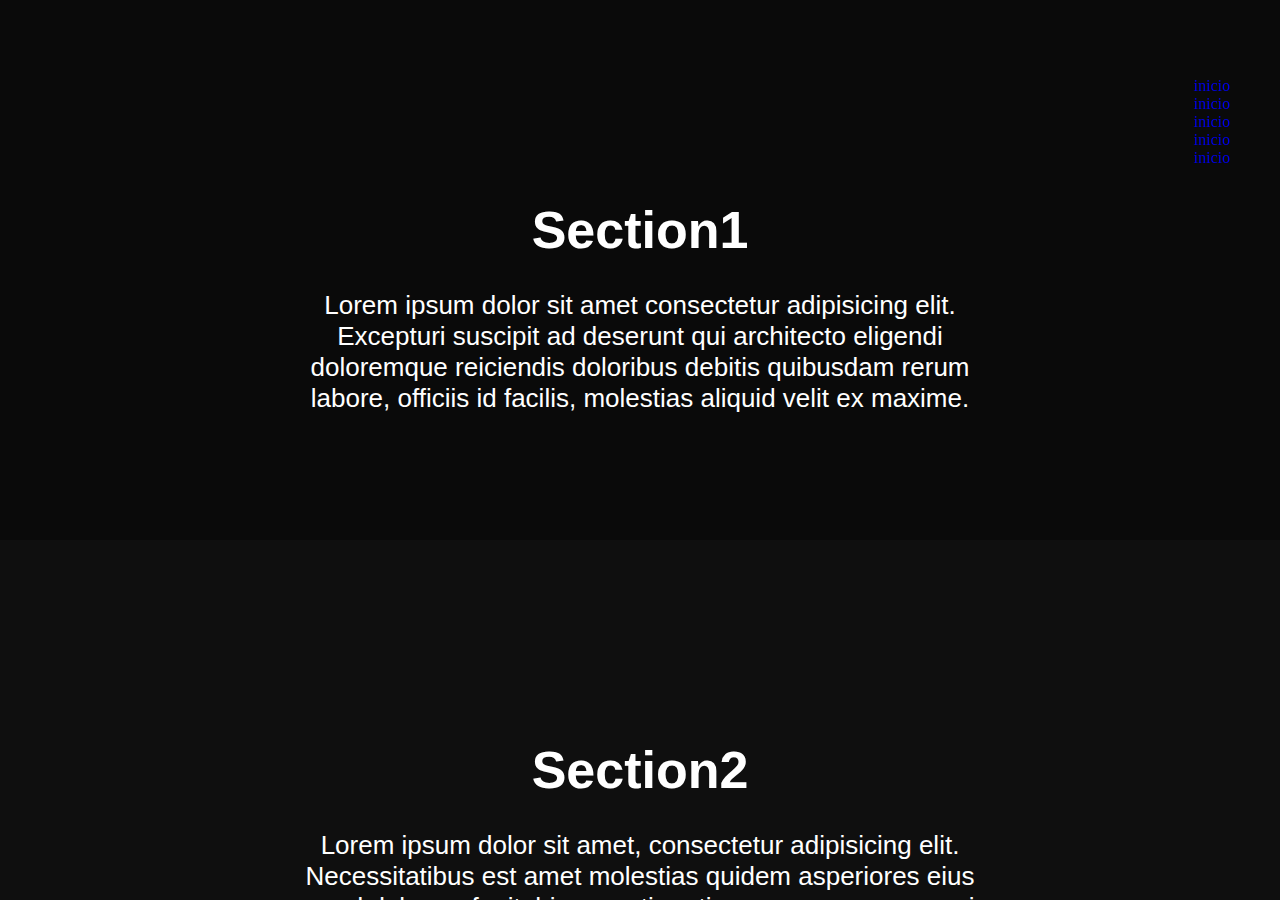
==== index.html @ e2226396 "actualice el logo" ====
<!DOCTYPE html>
<html lang="en">

<head>
    <meta charset="UTF-8" />
    <meta http-equiv="X-UA-Compatible" content="IE=edge" />
    <meta name="viewport" content="width=device-width, initial-scale=1.0" />
    <title>Document</title>
    <link rel="stylesheet" href="./css/styles.css" />
</head>

<body>
    <div class="container">
        <div class="row">
            <div class="column-8">
                <div class="section">
                    <h3>Section1</h3>
                    <p>
                        Lorem ipsum dolor sit amet consectetur adipisicing elit. Excepturi suscipit ad deserunt qui
                        architecto eligendi doloremque reiciendis doloribus debitis quibusdam rerum labore, officiis id
                        facilis, molestias aliquid velit ex maxime.
                    </p>
                </div>
                <div class="section">
                    <h3>Section2</h3>
                    <p>
                        Lorem ipsum dolor sit amet, consectetur adipisicing elit. Necessitatibus est amet molestias
                        quidem asperiores eius quod dolorum fugit, hic ea optio ratione, nam saepe, quasi nisi totam
                        adipisci alias magni?
                    </p>
                </div>
                <div class="section">
                    <h3>Section3</h3>
                    <p>
                        Lorem ipsum dolor sit amet consectetur adipisicing elit. Ipsam est velit veritatis dignissimos
                        voluptatem necessitatibus perspiciatis voluptates accusantium, nihil dicta ullam. Aliquid, magni
                        ratione tempore fuga laudantium voluptas quisquam quia.
                    </p>
                </div>
                <div class="section">
                    <h3>Section</h3>
                    <p>
                        Lorem ipsum dolor sit amet consectetur adipisicing elit. Alias eligendi, modi non omnis unde
                        consequuntur voluptatem saepe nam, quisquam deserunt corporis, ut ratione nisi similique rerum
                        animi cupiditate repellendus accusamus.
                    </p>
                </div>
                <div class="section">
                    <h3>Section</h3>
                    <p>
                        Lorem ipsum dolor, sit amet consectetur adipisicing elit. Maiores quisquam ad est laudantium
                        reprehenderit aliquam, vel nulla error alias animi nihil dicta, nesciunt maxime esse consectetur
                        temporibus commodi fuga. Eaque?
                    </p>
                </div>
            </div>
        </div>
    </div>
    <!-- navegacion -->
    <div class="row">
        <div class="column-4">
            <nav class="nav navegacion">
                <div id="hamburger">
                    <div class="button">
                        <span></span>
                        <span></span>
                        <span></span>
                        <ul id="menu">
                            <a href="#">
                                <li>inicio</li>
                            </a>
                            <a href="#">
                                <li>inicio</li>
                            </a>
                            <a href="#">
                                <li>inicio</li>
                            </a>
                            <a href="#">
                                <li>inicio</li>
                            </a>
                            <a href="#">
                                <li>inicio</li>
                            </a>

                        </ul>

                    </div>

                </div>

            </nav>



        </div>
    </div>
    </div>
</body>

</html>
---- css/styles.css ----
* {
  margin: 0;
  padding: 0;
  box-sizing: border-box;
  list-style: none;
  text-decoration: none;
}

.container {
  height: 100vh;
  overflow: auto;
  /* scroll-snap-type: y mandatory; */
}

.section {
  text-align: center;
  padding: 200px 300px 0 300px;
  /* scroll-snap-align: start; */
  min-height: 60vh;
}

.section:nth-child(1) {
  background: #0a0a0a;
}

.section:nth-child(2) {
  background: #0f0f0f;
}

.section:nth-child(3) {
  background: #050505;
}

.section:nth-child(4) {
  background: #ff6b6b;
}

.section:nth-child(5) {
  background: #c44d58;
}

.section h3 {
  font-family: sans-serif;
  font-size: 52px;
  color: white;
  margin-bottom: 30px;
}

.section p {
  font-family: "Arimo", sans-serif;
  color: white;
  font-size: 26px;
}
/* menu lateral derecho*/
#hamburger {
  display: block;
  position: fixed;
  top: 50px;
  right: 50px;
  z-index: 1;
  -webkit-user-select: none;
  user-select: none;
}
#hamburger input {
  display: block;
  width: 40px;
  height: 32px;
  position: absolute;
  top: -7px;
  left: 5px;
  cursor: pointer;
  opacity: 0;
  z-index: 2;
  -webkit-touch-callout: none;
}
#hamburger span {
  display: block;
  width: 33px;
  height: 4px;
  margin-bottom: 5px;
  position: relative;
}
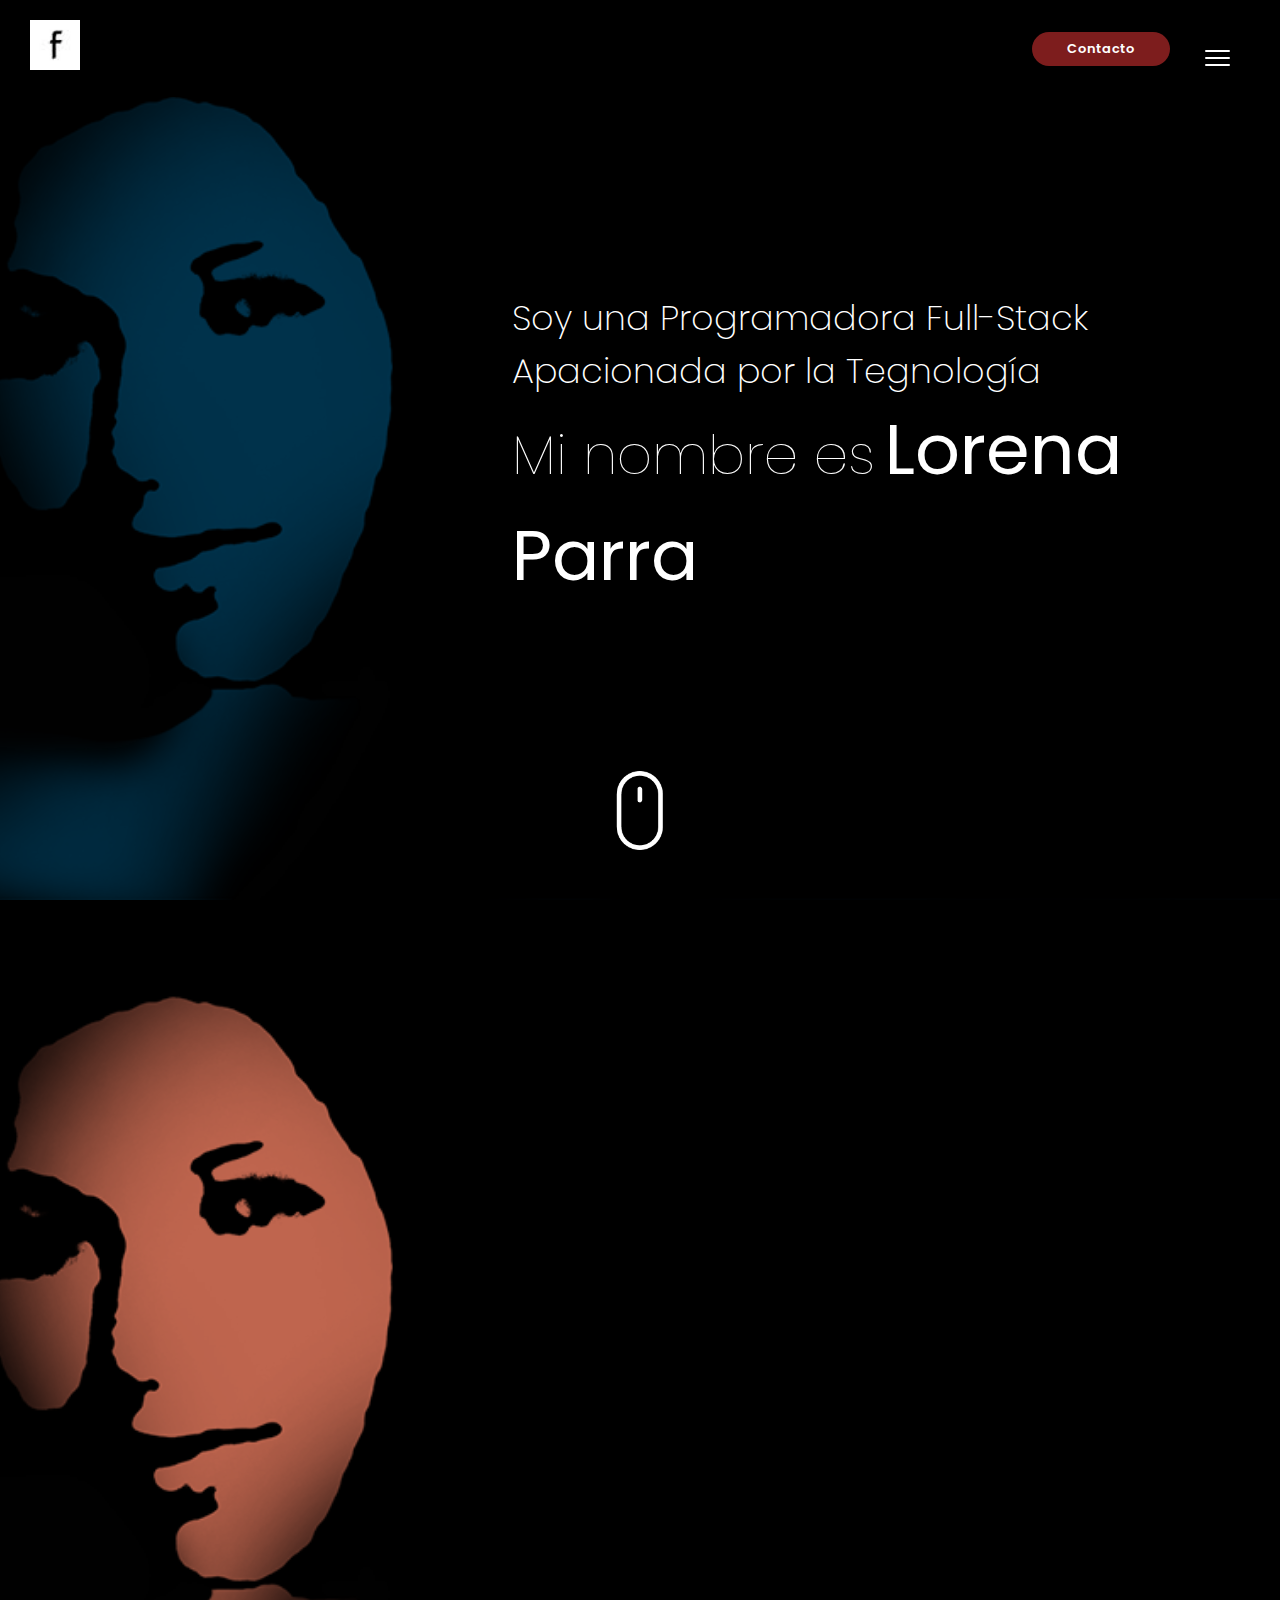
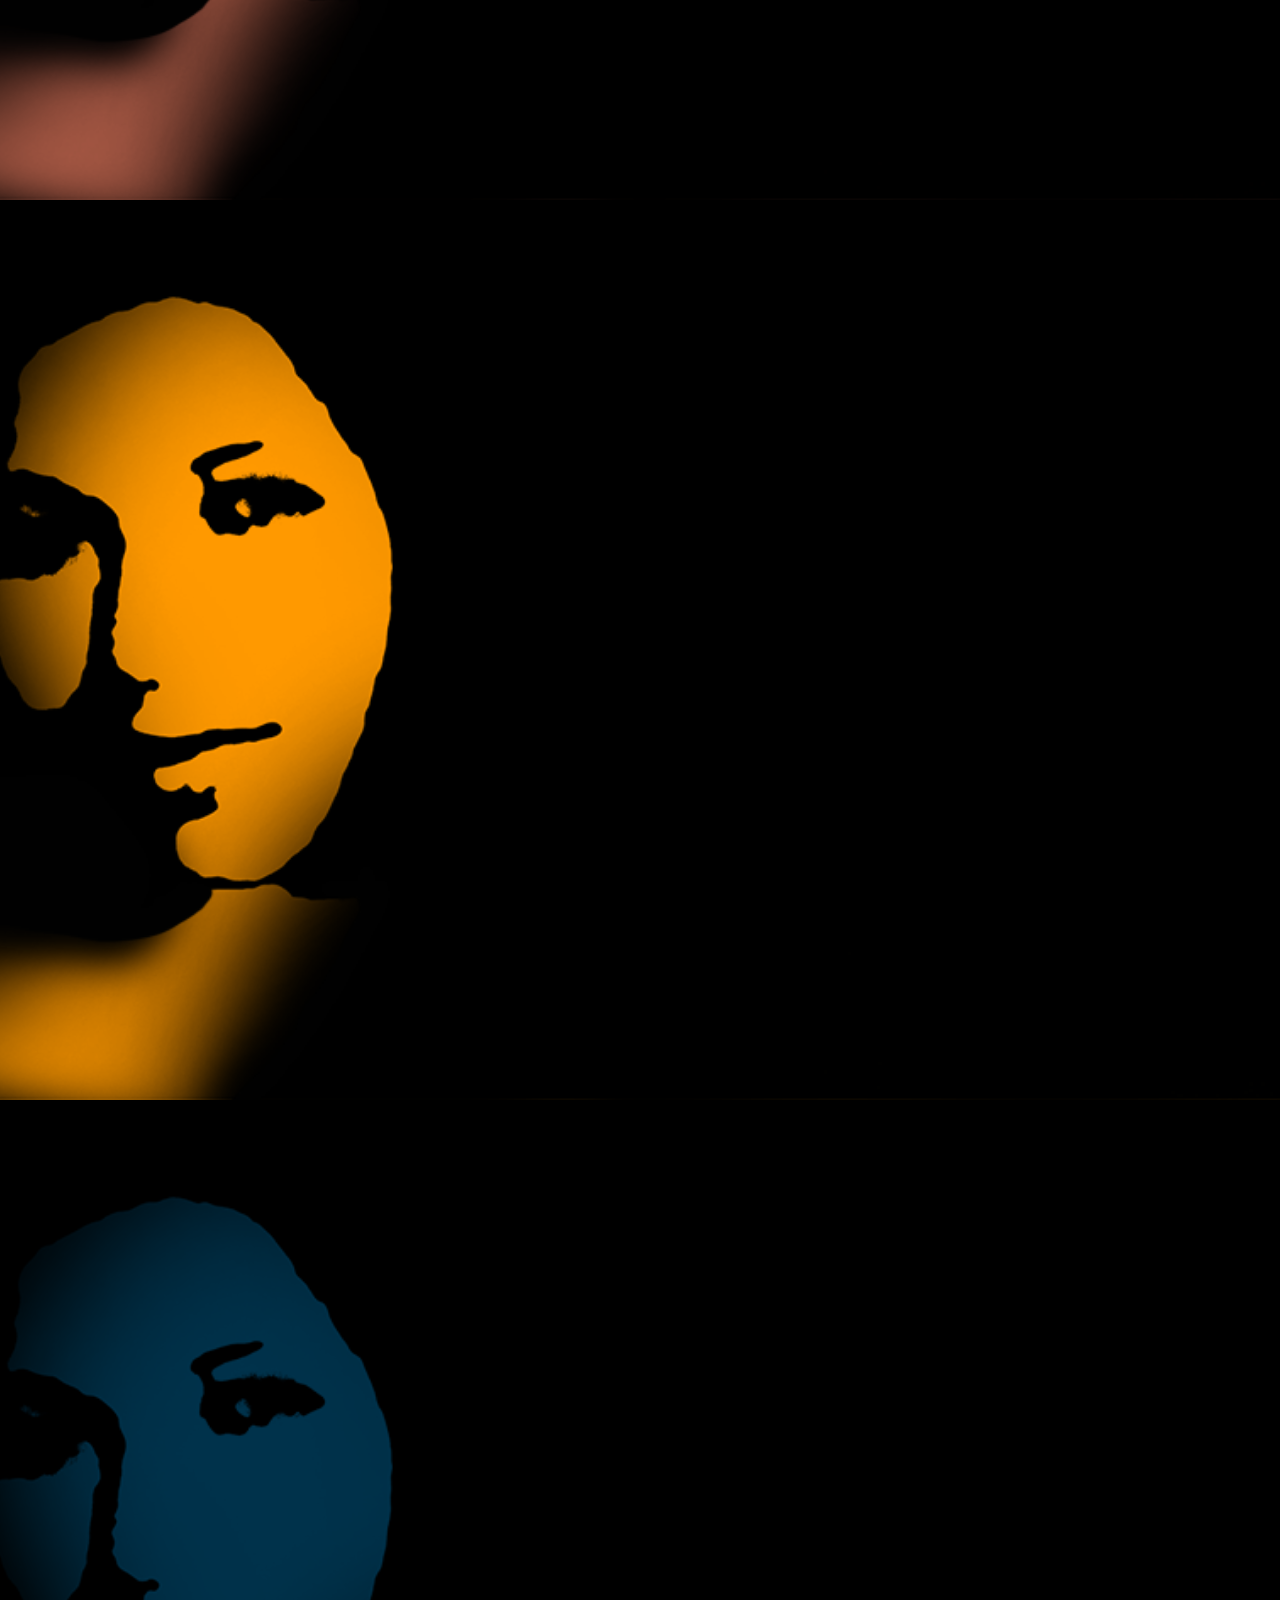
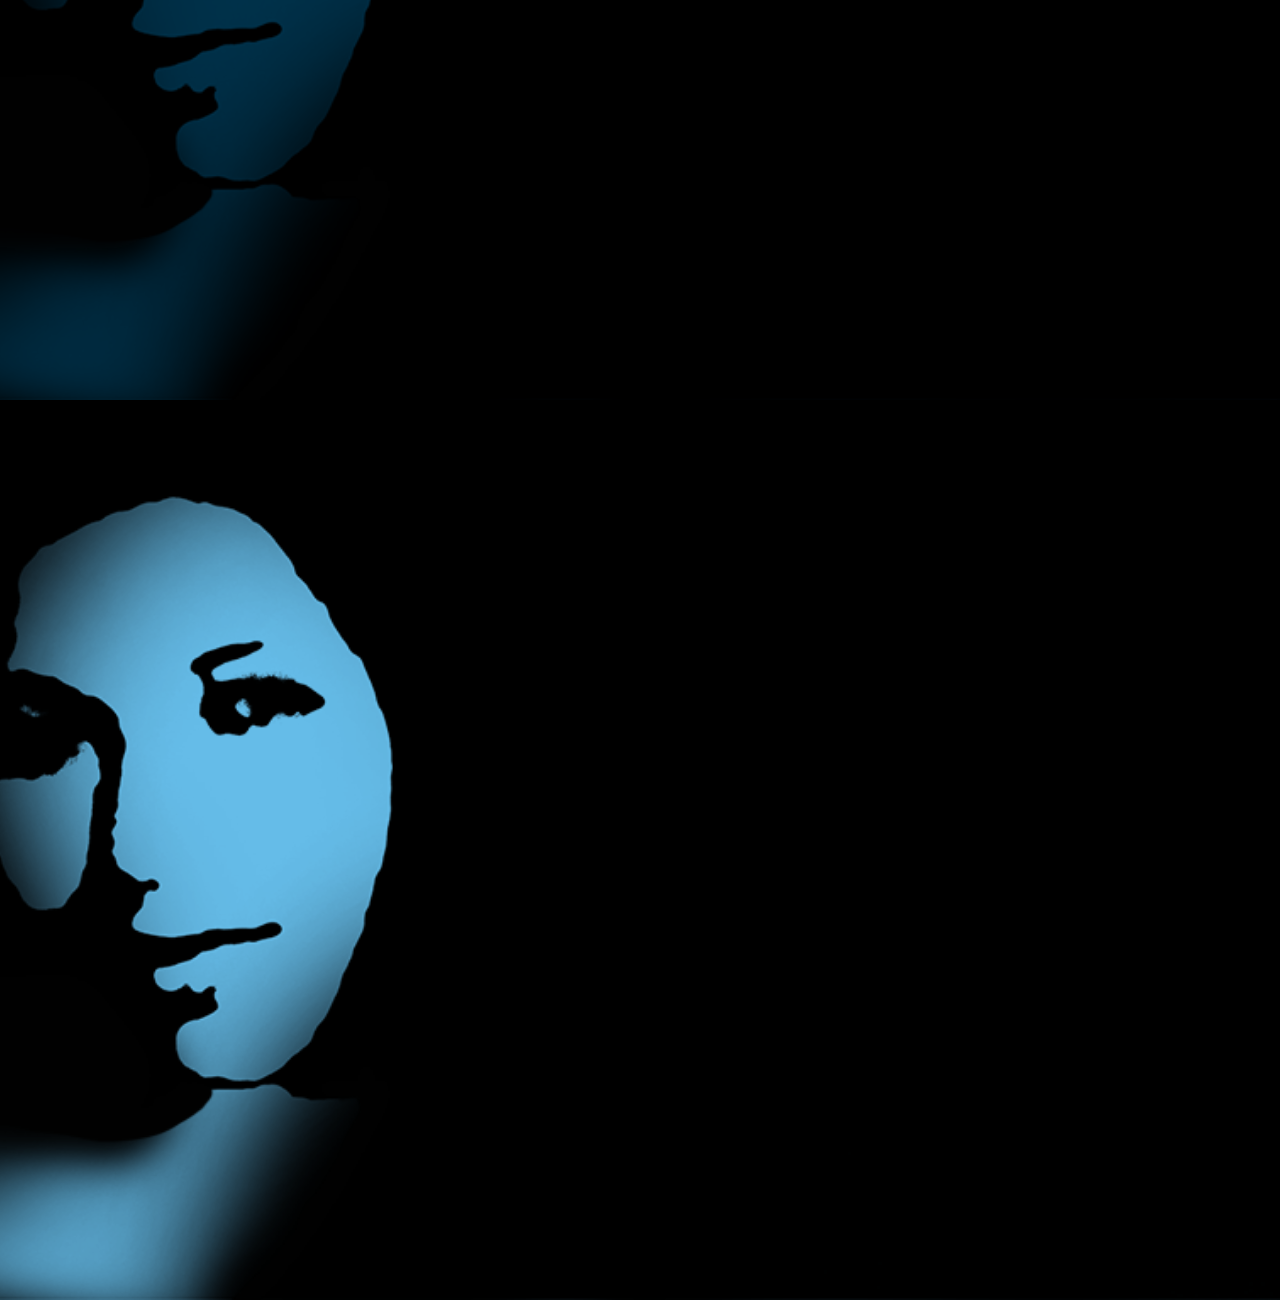
==== commit 76750b55: "subiendo la web por fin" ====
--- a/index.html
+++ b/index.html
@@ -2,99 +2,164 @@
 <html lang="en">
 
 <head>
-    <meta charset="UTF-8" />
-    <meta http-equiv="X-UA-Compatible" content="IE=edge" />
-    <meta name="viewport" content="width=device-width, initial-scale=1.0" />
+    <meta charset="UTF-8">
+    <meta http-equiv="X-UA-Compatible" content="IE=edge">
+    <meta name="viewport" content="width=device-width, initial-scale=1.0">
     <title>Document</title>
-    <link rel="stylesheet" href="./css/styles.css" />
+    <link rel="stylesheet" href="./css/styles2.css">
+    <link rel="preconnect" href="https://fonts.gstatic.com">
+    <link
+        href="https://fonts.googleapis.com/css2?family=Open+Sans&family=Poppins:ital,wght@0,100;0,200;0,300;0,800;1,100;1,200;1,700&display=swap"
+        rel="stylesheet">
+    <link rel="stylesheet" href="./css/all.min.css">
+    <link rel="stylesheet" href="https://cdnjs.cloudflare.com/ajax/libs/font-awesome/5.15.3/css/all.min.css"
+        integrity="sha512-iBBXm8fW90+nuLcSKlbmrPcLa0OT92xO1BIsZ+ywDWZCvqsWgccV3gFoRBv0z+8dLJgyAHIhR35VZc2oM/gI1w=="
+        crossorigin="anonymous" referrerpolicy="no-referrer" />
+
 </head>
 
 <body>
-    <div class="container">
-        <div class="row">
-            <div class="column-8">
-                <div class="section">
-                    <h3>Section1</h3>
-                    <p>
-                        Lorem ipsum dolor sit amet consectetur adipisicing elit. Excepturi suscipit ad deserunt qui
-                        architecto eligendi doloremque reiciendis doloribus debitis quibusdam rerum labore, officiis id
-                        facilis, molestias aliquid velit ex maxime.
-                    </p>
-                </div>
-                <div class="section">
-                    <h3>Section2</h3>
-                    <p>
-                        Lorem ipsum dolor sit amet, consectetur adipisicing elit. Necessitatibus est amet molestias
-                        quidem asperiores eius quod dolorum fugit, hic ea optio ratione, nam saepe, quasi nisi totam
-                        adipisci alias magni?
-                    </p>
-                </div>
-                <div class="section">
-                    <h3>Section3</h3>
-                    <p>
-                        Lorem ipsum dolor sit amet consectetur adipisicing elit. Ipsam est velit veritatis dignissimos
-                        voluptatem necessitatibus perspiciatis voluptates accusantium, nihil dicta ullam. Aliquid, magni
-                        ratione tempore fuga laudantium voluptas quisquam quia.
-                    </p>
-                </div>
-                <div class="section">
-                    <h3>Section</h3>
-                    <p>
-                        Lorem ipsum dolor sit amet consectetur adipisicing elit. Alias eligendi, modi non omnis unde
-                        consequuntur voluptatem saepe nam, quisquam deserunt corporis, ut ratione nisi similique rerum
-                        animi cupiditate repellendus accusamus.
-                    </p>
-                </div>
-                <div class="section">
-                    <h3>Section</h3>
-                    <p>
-                        Lorem ipsum dolor, sit amet consectetur adipisicing elit. Maiores quisquam ad est laudantium
-                        reprehenderit aliquam, vel nulla error alias animi nihil dicta, nesciunt maxime esse consectetur
-                        temporibus commodi fuga. Eaque?
-                    </p>
-                </div>
-            </div>
-        </div>
-    </div>
-    <!-- navegacion -->
-    <div class="row">
-        <div class="column-4">
-            <nav class="nav navegacion">
-                <div id="hamburger">
-                    <div class="button">
+
+    <header>
+        <nav class="nav">
+            <a href="">
+                <img class="nav-logo" src="/img/logo.webp" alt="">
+            </a>
+            <div class="d-flex">
+                <a href="" class="nav-buttom">Contacto</a>
+                <div class="content-hamburger">
+
+                    <div id="menu-hamburger">
+                        <input type="checkbox" />
                         <span></span>
                         <span></span>
                         <span></span>
-                        <ul id="menu">
-                            <a href="#">
-                                <li>inicio</li>
-                            </a>
-                            <a href="#">
-                                <li>inicio</li>
-                            </a>
-                            <a href="#">
-                                <li>inicio</li>
-                            </a>
-                            <a href="#">
-                                <li>inicio</li>
-                            </a>
-                            <a href="#">
-                                <li>inicio</li>
-                            </a>
+                    </div>
+                </div>
+            </div>
 
-                        </ul>
+            <div class="nav-colapse-menu">
+                <ul>
+                    <li class="nav-item"><a href="" class="nav-link">Home</a></li>
+                    <li class="nav-item"><a href="" class="nav-link">Sobre Mi</a></li>
+                    <li class="nav-item"><a href="" class="nav-link">Portafolio</a></li>
+                    <li class="nav-item"><a href="" class="nav-link">Habilidades</a></li>
+                    <li class="nav-item"><a href="" class="nav-link">Cotizacion</a></li>
+                    <li class="nav-item"><a href="" class="nav-link">Sigueme RSS</a></li>
+                </ul>
+            </div>
+        </nav>
 
+        <div class="hero">
+            <div class="hero-description">
+                <p>Soy una Programadora Full-Stack<br> Apacionada por la Tegnología </p>
+                <h1>Mi nombre es<strong>Lorena Parra </strong></h1>
+            </div>
+            <img src="./img/mouse.png" class="mouse" alt="">
+        </div>
+    </header>
+
+    <div class="content">
+        <div class="sld sld-1 sld-b" style="background-image: url('./img/lore2.png');"></div>
+        <div class="sld sld-2 sld-b" style="background-image: url('./img/lore2.png');"></div>
+        <div class="sld sld-3 sld-b" style="background-image: url('./img/lore2.png');"></div>
+        <div class="sld sld-4 sld-b" style="background-image: url('./img/lore2.png');"></div>
+        <!-- <div class="sld sld-2 sld-b" style="background-image: url('./img/lore2.png');"></div>
+        <div class="sld sld-3 sld-b" style="background-image: url('./img/lore2.png');"></div>
+        <div class="sld sld-4 sld-b" style="background-image: url('./img/lore2.png');"></div> -->
+    </div>
+
+    <script>
+
+    </script>
+</body>
+
+<script src="app.js"></script>
+
+</html>
+
+<style>
+    /*
+            
+    <header>
+        <div id="elemen">
+            <a class="icon" href="https://www.facebook.com/lorena.parra.flores/"></a>
+            <a href="mailto:lore198429@gmail.com"><button id="button" class="pointer">Contacteme</button></a>
+        </div>
+        <div>
+            <section class="parrafo1">
+                <span>Soy una Programadora Full-Stack<br> Apacionada por la Tegnología<br>
+                </span>
+            </section>
+            <section id="titulo1">
+                <span>Mi nombre es<strong>Lorena Parra</strong></span>
+            </section>
+        </div>
+        <div>
+            <section>
+                <nav role="navegacion">
+                    <div id="menu-hamburger">
+                        <input type="checkbox" />
+                        <span></span>
+                        <span></span>
+                        <span></span>
                     </div>
 
-                </div>
-
-            </nav>
+                    <!-- menu -->
+                    <div class="nav-colapse-menu">
+                        <ul>
+                            <li class="nav-item"><a href="" class="nav-link">lorem</a></li>
+                            <li class="nav-item"><a href="" class="nav-link">lorem</a></li>
+                            <li class="nav-item"><a href="" class="nav-link">lorem</a></li>
+                            <li class="nav-item"><a href="" class="nav-link">lorem</a></li>
+                            <li class="nav-item"><a href="" class="nav-link">lorem</a></li>
+                            <li class="nav-item"><a href="" class="nav-link">lorem</a></li>
+                        </ul>
+                    </div>
+                    <!-- end menu -->
 
 
+                </nav>
+            </section>
+        </div>
+        <div id="mouse">
+            <li><img src="./img/mouse.png" alt="" style="background-color: transparent;" /></li>
+        </div>
 
-        </div>
+
+    </header>
+    <div id="container">
+
+        <ul id="slider">
+            <li id="slider1"><img src="./img/lore2.png" alt="" /></li>
+            <li id="slider2"><img src="./img/lore2.png" alt="" /></li>
+            <li id="slider3"><img src="./img/lore2.png" alt="" /></li>
+            <li id="slider4"><img src="./img/lore2.png" alt="" /></li>
+            <li id="slider5"><img src="./img/lore2.png" alt="" /></li>
+        </ul>
+        <nav id="thumbnails">
+            <ol>
+                <li>
+                    <a href="#slider1"></a>
+
+                </li>
+                <li>
+                    <a href="#slider2"></a>
+
+                </li>
+                <li>
+                    <a href="#slider3"></a>
+                </li>
+                <li>
+                    <a href="#slider4"></a>
+                </li>
+                <li>
+                    <a href="#slider5"></a>
+                </li>
+            </ol>
+        </nav>
+
+
     </div>
-    </div>
-</body>
-
-</html>+    */
+</style>--- a/css/styles2.css
+++ b/css/styles2.css
@@ -0,0 +1,443 @@
+* {
+  padding: 0;
+  margin: 0;
+  text-decoration: none;
+  box-sizing: border-box;
+  font-family: "Open Sans", sans-serif;
+  font-family: "Poppins", sans-serif;
+}
+
+body {
+  transition: all .5s;
+}
+
+body html p h1 h2 h3 h4 h5 h6 a span {
+  font-family: "Open Sans", sans-serif;
+  font-family: "Poppins", sans-serif;
+}
+
+/* icon facebook && boton */
+header {
+  height: 100vh;
+  /* width: 100vh; */
+  width: 100%;
+  color: grey;
+  /* position: absolute; */
+  z-index: 1000;
+}
+div#elemen {
+  display: flex;
+  width: 100%;
+  margin: 3%;
+}
+#button {
+  display: inline-block;
+  position: relative;
+  margin-left: 560%;
+  background-color: #7d1d1d;
+  color: #ffffff;
+  font-size: 12px;
+  letter-spacing: 1px;
+  font-weight: 600;
+  text-transform: uppercase;
+  padding: 10px 28px;
+  border-radius: 20px;
+  border: 0;
+  transition: all 0.1s ease;
+  text-decoration: none;
+}
+#button:hover.pointer {
+  cursor: pointer;
+  background-color: white;
+  color: black;
+}
+
+a.icon {
+  background-image: url(../img/logo.webp);
+  color: blanchedalmond;
+  width: 40px;
+  height: 40px;
+}
+/* titulos parrafo home  */
+
+section#titulo1 {
+  display: flex;
+  width: 100vh;
+  color: white;
+  font-size: 40px;
+  transform: translateX(695px);
+  margin-top: 3%;
+  position: relative;
+}
+strong {
+  position: relative;
+  margin: 10px;
+  font-family: "Poppins";
+  font-size: 70px;
+}
+
+.parrafo1 span {
+  display: block;
+  width: 80%;
+  font-style: italic;
+  font-size: 28px;
+  text-transform: none;
+  color: #ffffff;
+  padding-top: 20%;
+  transform: translateX(750px);
+}
+
+#mouse {
+  background-color: transparent;
+  position: fixed;
+  height: 14%;
+  width: 4.2%;
+  z-index: 1200;
+  margin-left: 50%;
+  transform: scaleY(-10px);
+}
+div#mouse {
+  transform: translateY(90px);
+}
+/* menu lateral derecho */
+.content-hamburger {
+  position: relative;
+  width: 50px;
+  height: 50px;
+}
+
+#menu-hamburger {
+  display: block;
+  position: fixed;
+  top: 50px;
+  right: 50px;
+  z-index: 1;
+  -webkit-user-select: none;
+  user-select: none;
+}
+#menu-hamburger input {
+  display: block;
+  width: 40px;
+  height: 32px;
+  position: absolute;
+  top: -7px;
+  left: 5px;
+  cursor: pointer;
+  opacity: 0;
+  z-index: 15;
+}
+#menu-hamburger span {
+  display: block;
+  width: 25px;
+  height: 2px;
+  margin-bottom: 5px;
+  position: relative;
+  background: #ffffff;
+  border-radius: 3px;
+  z-index: 10;
+  transform-origin: 4px 0px;
+}
+#menu-hamburger span:first-child {
+  transform-origin: 0% 0%;
+}
+
+#menu-hamburger span:only-of-type(3) {
+  transform-origin: 0% 100%;
+  margin: 0;
+}
+
+#menu-hamburger input:checked ~ span {
+  opacity: 1;
+  transform: rotate(45deg) translate(-2px, -1px);
+  background: #f8f4f4;
+}
+
+#menu-hamburger input:checked ~ span:nth-last-child(3) {
+  opacity: 0;
+  transform: rotate(0deg) scale(0.2, 0.2);
+}
+
+#menu-hamburger input:checked ~ span:nth-last-child(2) {
+  transform: rotate(-45deg) translate(0, -1px);
+}
+
+#menu-lado {
+  position: relative;
+  padding: 50px;
+  padding-top: 100%;
+  list-style-type: none;
+  -webkit-font-smoothing: antialiased;
+  transform-origin: 0% 0%;
+  transform: translate(11%, 0);
+  font-family: "Poppins";
+  background-color: #000000;
+}
+
+#menu-lado li {
+  display: flex;
+  cursor: pointer;
+  background-color: #000000;
+  font-size: 50px;
+  font-family: "Poppins";
+  color: white;
+  transform: translateY(-340px);
+}
+
+#menu-hamburger input:checked ~ ul {
+  transform: none;
+}
+
+/* slider todo el sitio */
+
+#container {
+  height: 100%;
+  width: 100%;
+  position: absolute;
+  z-index: 1;
+}
+
+#slider {
+  height: 100%;
+  width: 100%;
+  background-position: center center;
+  background-size: cover;
+  position: relative;
+  /* overflow: hidden; */
+}
+
+#slider,
+ul,
+li,
+img {
+  height: 100%;
+  width: 100%;
+  background-position: center center;
+  background-size: cover;
+  z-index: -999;
+}
+
+li#slider1 {
+  background-color: #00324b;
+  color: #fff;
+}
+li#slider2 {
+  background-color: #bf654e;
+  color: #00324b;
+}
+
+li#slider3 {
+  background-color: #f90;
+  color: #00324b;
+}
+
+li#slider4 {
+  background-color: #00324b;
+  color: #65bce8;
+}
+
+li#slider5 {
+  background-color: #65bce8;
+  color: #00324b;
+}
+
+nav {
+  display: flex;
+  width: 100%;
+  height: 100%;
+  position: absolute;
+}
+
+ol#thumbnails {
+  display: block;
+  font-size: 2px;
+  height: 100%;
+  width: 100%;
+  position: absolute;
+  z-index: 25;
+  margin-left: 25%;
+  /* transform: rotate(90deg); */
+}
+
+#thumbnails li {
+  display: flex;
+  margin: 5px;
+  height: 20px;
+  width: 5px;
+  border: 1px solid #00a199;
+  text-align: -webkit-match-parent;
+  transform: translateX(80em);
+}
+
+ul#slider li:first-child {
+  opacity: 1; /* clase mostrar <li>*/
+}
+
+/* #thumbnails li.active {
+  margin-bottom: 5px;
+  background: #00a199;
+} */
+
+.d-flex {
+  display: flex;
+  align-items: center;
+}
+
+.nav {
+  display: flex;
+  justify-content: space-between;
+  align-items: center;
+  padding: 20px 30px;
+  width: 100%;
+  background-color: #000;
+  height: auto;
+  position: fixed;
+  top: 0;
+  right: 0;
+  /* bottom: 0; */
+  z-index: 999;
+}
+
+.nav-logo {
+  width: 50px;
+  height: auto;
+}
+
+.nav-buttom {
+  margin-right: 30px;
+  display: block;
+  height: fit-content;
+  padding: 7px 35px;
+  font-weight: 600;
+  font-size: 13px;
+  background-color: #7d1d1d;
+  color: #fff;
+  border-radius: 20px;
+}
+
+.nav-colapse-menu {
+  position: fixed;
+  top: 0;
+  right: 0;
+  bottom: 0;
+  height: 100vh;
+  background-color: #000;
+  width: 20%;
+  padding: 30px;
+  display: flex;
+  align-items: center;
+  transform: translateX(100%);
+}
+
+.nav-colapse-menu ul {
+  height: auto;
+}
+
+.nav-colapse-menu .nav-item {
+  list-style: none;
+  height: auto;
+}
+
+.nav-colapse-menu .nav-link {
+  color: #fff;
+  font-size: 50px;
+  display: block;
+  text-align: center;
+  font-family: "Poppins";
+  padding: 10px;
+}
+
+body {
+  overflow-x: hidden;
+
+}
+
+body.active {
+
+  transform: translateX(-20%);
+  /* background-color: red !important; */
+}
+
+.hero {
+  width: 100vw;
+  height: 100vh;
+  background-image: url("../img/lore2.png");
+  background-color: #00324b;
+  /* background:  no-repeat, center, cover; */
+  background-repeat: no-repeat;
+  background-size: cover;
+  background-position: center top;
+  display: flex;
+  align-items: center;
+  justify-content: flex-end;
+  position: relative;
+  z-index: 1;
+  
+}
+
+.mouse {
+  position: absolute;
+  bottom: 50px;
+  left: calc(50% - 25px);
+  height: auto;
+  width: 50px;
+}
+
+/* .hero::before {
+  content: "";
+  position: absolute;
+  top: 0;
+  right: 0;
+  width: 100%;
+  height: 100%;
+  background-color: rgba(0, 14, 41, 0.863);
+  z-index: -1;
+} */
+
+.hero-description {
+  width: 60%;
+  /* padding: 50px; */
+  color: #fff;
+}
+
+.hero-description p {
+  font-size: 35px;
+  font-weight: 200;
+}
+.hero-description h1 {
+  font-size: 55px;
+
+  font-weight: lighter;
+
+}
+
+.sld {
+  background-repeat: no-repeat;
+  background-size: cover;
+  background-position: center top;
+  width: 100vw;
+  height: 100vh;
+  /* padding: 100px; */
+  background:  no-repeat, center, cover;
+  position: relative;
+
+
+}
+
+
+.sld-1{
+  background-color: #bf654e;
+}
+
+
+.sld-2{
+  background-color: #f90;
+}
+
+
+.sld-3{
+  background-color: #00324b;
+}
+.sld-4{
+  background-color: #65bce8;
+}
+
--- a/css/all.min.css
+++ b/css/all.min.css
@@ -0,0 +1,5 @@
+/*!
+ * Font Awesome Free 5.15.3 by @fontawesome - https://fontawesome.com
+ * License - https://fontawesome.com/license/free (Icons: CC BY 4.0, Fonts: SIL OFL 1.1, Code: MIT License)
+ */
+.fa,.fab,.fad,.fal,.far,.fas{-moz-osx-font-smoothing:grayscale;-webkit-font-smoothing:antialiased;display:inline-block;font-style:normal;font-variant:normal;text-rendering:auto;line-height:1}.fa-lg{font-size:1.33333em;line-height:.75em;vertical-align:-.0667em}.fa-xs{font-size:.75em}.fa-sm{font-size:.875em}.fa-1x{font-size:1em}.fa-2x{font-size:2em}.fa-3x{font-size:3em}.fa-4x{font-size:4em}.fa-5x{font-size:5em}.fa-6x{font-size:6em}.fa-7x{font-size:7em}.fa-8x{font-size:8em}.fa-9x{font-size:9em}.fa-10x{font-size:10em}.fa-fw{text-align:center;width:1.25em}.fa-ul{list-style-type:none;margin-left:2.5em;padding-left:0}.fa-ul>li{position:relative}.fa-li{left:-2em;position:absolute;text-align:center;width:2em;line-height:inherit}.fa-border{border:.08em solid #eee;border-radius:.1em;padding:.2em .25em .15em}.fa-pull-left{float:left}.fa-pull-right{float:right}.fa.fa-pull-left,.fab.fa-pull-left,.fal.fa-pull-left,.far.fa-pull-left,.fas.fa-pull-left{margin-right:.3em}.fa.fa-pull-right,.fab.fa-pull-right,.fal.fa-pull-right,.far.fa-pull-right,.fas.fa-pull-right{margin-left:.3em}.fa-spin{-webkit-animation:fa-spin 2s linear infinite;animation:fa-spin 2s linear infinite}.fa-pulse{-webkit-animation:fa-spin 1s steps(8) infinite;animation:fa-spin 1s steps(8) infinite}@-webkit-keyframes fa-spin{0%{-webkit-transform:rotate(0deg);transform:rotate(0deg)}to{-webkit-transform:rotate(1turn);transform:rotate(1turn)}}@keyframes fa-spin{0%{-webkit-transform:rotate(0deg);transform:rotate(0deg)}to{-webkit-transform:rotate(1turn);transform:rotate(1turn)}}.fa-rotate-90{-ms-filter:"progid:DXImageTransform.Microsoft.BasicImage(rotation=1)";-webkit-transform:rotate(90deg);transform:rotate(90deg)}.fa-rotate-180{-ms-filter:"progid:DXImageTransform.Microsoft.BasicImage(rotation=2)";-webkit-transform:rotate(180deg);transform:rotate(180deg)}.fa-rotate-270{-ms-filter:"progid:DXImageTransform.Microsoft.BasicImage(rotation=3)";-webkit-transform:rotate(270deg);transform:rotate(270deg)}.fa-flip-horizontal{-ms-filter:"progid:DXImageTransform.Microsoft.BasicImage(rotation=0, mirror=1)";-webkit-transform:scaleX(-1);transform:scaleX(-1)}.fa-flip-vertical{-webkit-transform:scaleY(-1);transform:scaleY(-1)}.fa-flip-both,.fa-flip-horizontal.fa-flip-vertical,.fa-flip-vertical{-ms-filter:"progid:DXImageTransform.Microsoft.BasicImage(rotation=2, mirror=1)"}.fa-flip-both,.fa-flip-horizontal.fa-flip-vertical{-webkit-transform:scale(-1);transform:scale(-1)}:root .fa-flip-both,:root .fa-flip-horizontal,:root .fa-flip-vertical,:root .fa-rotate-90,:root .fa-rotate-180,:root .fa-rotate-270{-webkit-filter:none;filter:none}.fa-stack{display:inline-block;height:2em;line-height:2em;position:relative;vertical-align:middle;width:2.5em}.fa-stack-1x,.fa-stack-2x{left:0;position:absolute;text-align:center;width:100%}.fa-stack-1x{line-height:inherit}.fa-stack-2x{font-size:2em}.fa-inverse{color:#fff}.fa-500px:before{content:"\f26e"}.fa-accessible-icon:before{content:"\f368"}.fa-accusoft:before{content:"\f369"}.fa-acquisitions-incorporated:before{content:"\f6af"}.fa-ad:before{content:"\f641"}.fa-address-book:before{content:"\f2b9"}.fa-address-card:before{content:"\f2bb"}.fa-adjust:before{content:"\f042"}.fa-adn:before{content:"\f170"}.fa-adversal:before{content:"\f36a"}.fa-affiliatetheme:before{content:"\f36b"}.fa-air-freshener:before{content:"\f5d0"}.fa-airbnb:before{content:"\f834"}.fa-algolia:before{content:"\f36c"}.fa-align-center:before{content:"\f037"}.fa-align-justify:before{content:"\f039"}.fa-align-left:before{content:"\f036"}.fa-align-right:before{content:"\f038"}.fa-alipay:before{content:"\f642"}.fa-allergies:before{content:"\f461"}.fa-amazon:before{content:"\f270"}.fa-amazon-pay:before{content:"\f42c"}.fa-ambulance:before{content:"\f0f9"}.fa-american-sign-language-interpreting:before{content:"\f2a3"}.fa-amilia:before{content:"\f36d"}.fa-anchor:before{content:"\f13d"}.fa-android:before{content:"\f17b"}.fa-angellist:before{content:"\f209"}.fa-angle-double-down:before{content:"\f103"}.fa-angle-double-left:before{content:"\f100"}.fa-angle-double-right:before{content:"\f101"}.fa-angle-double-up:before{content:"\f102"}.fa-angle-down:before{content:"\f107"}.fa-angle-left:before{content:"\f104"}.fa-angle-right:before{content:"\f105"}.fa-angle-up:before{content:"\f106"}.fa-angry:before{content:"\f556"}.fa-angrycreative:before{content:"\f36e"}.fa-angular:before{content:"\f420"}.fa-ankh:before{content:"\f644"}.fa-app-store:before{content:"\f36f"}.fa-app-store-ios:before{content:"\f370"}.fa-apper:before{content:"\f371"}.fa-apple:before{content:"\f179"}.fa-apple-alt:before{content:"\f5d1"}.fa-apple-pay:before{content:"\f415"}.fa-archive:before{content:"\f187"}.fa-archway:before{content:"\f557"}.fa-arrow-alt-circle-down:before{content:"\f358"}.fa-arrow-alt-circle-left:before{content:"\f359"}.fa-arrow-alt-circle-right:before{content:"\f35a"}.fa-arrow-alt-circle-up:before{content:"\f35b"}.fa-arrow-circle-down:before{content:"\f0ab"}.fa-arrow-circle-left:before{content:"\f0a8"}.fa-arrow-circle-right:before{content:"\f0a9"}.fa-arrow-circle-up:before{content:"\f0aa"}.fa-arrow-down:before{content:"\f063"}.fa-arrow-left:before{content:"\f060"}.fa-arrow-right:before{content:"\f061"}.fa-arrow-up:before{content:"\f062"}.fa-arrows-alt:before{content:"\f0b2"}.fa-arrows-alt-h:before{content:"\f337"}.fa-arrows-alt-v:before{content:"\f338"}.fa-artstation:before{content:"\f77a"}.fa-assistive-listening-systems:before{content:"\f2a2"}.fa-asterisk:before{content:"\f069"}.fa-asymmetrik:before{content:"\f372"}.fa-at:before{content:"\f1fa"}.fa-atlas:before{content:"\f558"}.fa-atlassian:before{content:"\f77b"}.fa-atom:before{content:"\f5d2"}.fa-audible:before{content:"\f373"}.fa-audio-description:before{content:"\f29e"}.fa-autoprefixer:before{content:"\f41c"}.fa-avianex:before{content:"\f374"}.fa-aviato:before{content:"\f421"}.fa-award:before{content:"\f559"}.fa-aws:before{content:"\f375"}.fa-baby:before{content:"\f77c"}.fa-baby-carriage:before{content:"\f77d"}.fa-backspace:before{content:"\f55a"}.fa-backward:before{content:"\f04a"}.fa-bacon:before{content:"\f7e5"}.fa-bacteria:before{content:"\e059"}.fa-bacterium:before{content:"\e05a"}.fa-bahai:before{content:"\f666"}.fa-balance-scale:before{content:"\f24e"}.fa-balance-scale-left:before{content:"\f515"}.fa-balance-scale-right:before{content:"\f516"}.fa-ban:before{content:"\f05e"}.fa-band-aid:before{content:"\f462"}.fa-bandcamp:before{content:"\f2d5"}.fa-barcode:before{content:"\f02a"}.fa-bars:before{content:"\f0c9"}.fa-baseball-ball:before{content:"\f433"}.fa-basketball-ball:before{content:"\f434"}.fa-bath:before{content:"\f2cd"}.fa-battery-empty:before{content:"\f244"}.fa-battery-full:before{content:"\f240"}.fa-battery-half:before{content:"\f242"}.fa-battery-quarter:before{content:"\f243"}.fa-battery-three-quarters:before{content:"\f241"}.fa-battle-net:before{content:"\f835"}.fa-bed:before{content:"\f236"}.fa-beer:before{content:"\f0fc"}.fa-behance:before{content:"\f1b4"}.fa-behance-square:before{content:"\f1b5"}.fa-bell:before{content:"\f0f3"}.fa-bell-slash:before{content:"\f1f6"}.fa-bezier-curve:before{content:"\f55b"}.fa-bible:before{content:"\f647"}.fa-bicycle:before{content:"\f206"}.fa-biking:before{content:"\f84a"}.fa-bimobject:before{content:"\f378"}.fa-binoculars:before{content:"\f1e5"}.fa-biohazard:before{content:"\f780"}.fa-birthday-cake:before{content:"\f1fd"}.fa-bitbucket:before{content:"\f171"}.fa-bitcoin:before{content:"\f379"}.fa-bity:before{content:"\f37a"}.fa-black-tie:before{content:"\f27e"}.fa-blackberry:before{content:"\f37b"}.fa-blender:before{content:"\f517"}.fa-blender-phone:before{content:"\f6b6"}.fa-blind:before{content:"\f29d"}.fa-blog:before{content:"\f781"}.fa-blogger:before{content:"\f37c"}.fa-blogger-b:before{content:"\f37d"}.fa-bluetooth:before{content:"\f293"}.fa-bluetooth-b:before{content:"\f294"}.fa-bold:before{content:"\f032"}.fa-bolt:before{content:"\f0e7"}.fa-bomb:before{content:"\f1e2"}.fa-bone:before{content:"\f5d7"}.fa-bong:before{content:"\f55c"}.fa-book:before{content:"\f02d"}.fa-book-dead:before{content:"\f6b7"}.fa-book-medical:before{content:"\f7e6"}.fa-book-open:before{content:"\f518"}.fa-book-reader:before{content:"\f5da"}.fa-bookmark:before{content:"\f02e"}.fa-bootstrap:before{content:"\f836"}.fa-border-all:before{content:"\f84c"}.fa-border-none:before{content:"\f850"}.fa-border-style:before{content:"\f853"}.fa-bowling-ball:before{content:"\f436"}.fa-box:before{content:"\f466"}.fa-box-open:before{content:"\f49e"}.fa-box-tissue:before{content:"\e05b"}.fa-boxes:before{content:"\f468"}.fa-braille:before{content:"\f2a1"}.fa-brain:before{content:"\f5dc"}.fa-bread-slice:before{content:"\f7ec"}.fa-briefcase:before{content:"\f0b1"}.fa-briefcase-medical:before{content:"\f469"}.fa-broadcast-tower:before{content:"\f519"}.fa-broom:before{content:"\f51a"}.fa-brush:before{content:"\f55d"}.fa-btc:before{content:"\f15a"}.fa-buffer:before{content:"\f837"}.fa-bug:before{content:"\f188"}.fa-building:before{content:"\f1ad"}.fa-bullhorn:before{content:"\f0a1"}.fa-bullseye:before{content:"\f140"}.fa-burn:before{content:"\f46a"}.fa-buromobelexperte:before{content:"\f37f"}.fa-bus:before{content:"\f207"}.fa-bus-alt:before{content:"\f55e"}.fa-business-time:before{content:"\f64a"}.fa-buy-n-large:before{content:"\f8a6"}.fa-buysellads:before{content:"\f20d"}.fa-calculator:before{content:"\f1ec"}.fa-calendar:before{content:"\f133"}.fa-calendar-alt:before{content:"\f073"}.fa-calendar-check:before{content:"\f274"}.fa-calendar-day:before{content:"\f783"}.fa-calendar-minus:before{content:"\f272"}.fa-calendar-plus:before{content:"\f271"}.fa-calendar-times:before{content:"\f273"}.fa-calendar-week:before{content:"\f784"}.fa-camera:before{content:"\f030"}.fa-camera-retro:before{content:"\f083"}.fa-campground:before{content:"\f6bb"}.fa-canadian-maple-leaf:before{content:"\f785"}.fa-candy-cane:before{content:"\f786"}.fa-cannabis:before{content:"\f55f"}.fa-capsules:before{content:"\f46b"}.fa-car:before{content:"\f1b9"}.fa-car-alt:before{content:"\f5de"}.fa-car-battery:before{content:"\f5df"}.fa-car-crash:before{content:"\f5e1"}.fa-car-side:before{content:"\f5e4"}.fa-caravan:before{content:"\f8ff"}.fa-caret-down:before{content:"\f0d7"}.fa-caret-left:before{content:"\f0d9"}.fa-caret-right:before{content:"\f0da"}.fa-caret-square-down:before{content:"\f150"}.fa-caret-square-left:before{content:"\f191"}.fa-caret-square-right:before{content:"\f152"}.fa-caret-square-up:before{content:"\f151"}.fa-caret-up:before{content:"\f0d8"}.fa-carrot:before{content:"\f787"}.fa-cart-arrow-down:before{content:"\f218"}.fa-cart-plus:before{content:"\f217"}.fa-cash-register:before{content:"\f788"}.fa-cat:before{content:"\f6be"}.fa-cc-amazon-pay:before{content:"\f42d"}.fa-cc-amex:before{content:"\f1f3"}.fa-cc-apple-pay:before{content:"\f416"}.fa-cc-diners-club:before{content:"\f24c"}.fa-cc-discover:before{content:"\f1f2"}.fa-cc-jcb:before{content:"\f24b"}.fa-cc-mastercard:before{content:"\f1f1"}.fa-cc-paypal:before{content:"\f1f4"}.fa-cc-stripe:before{content:"\f1f5"}.fa-cc-visa:before{content:"\f1f0"}.fa-centercode:before{content:"\f380"}.fa-centos:before{content:"\f789"}.fa-certificate:before{content:"\f0a3"}.fa-chair:before{content:"\f6c0"}.fa-chalkboard:before{content:"\f51b"}.fa-chalkboard-teacher:before{content:"\f51c"}.fa-charging-station:before{content:"\f5e7"}.fa-chart-area:before{content:"\f1fe"}.fa-chart-bar:before{content:"\f080"}.fa-chart-line:before{content:"\f201"}.fa-chart-pie:before{content:"\f200"}.fa-check:before{content:"\f00c"}.fa-check-circle:before{content:"\f058"}.fa-check-double:before{content:"\f560"}.fa-check-square:before{content:"\f14a"}.fa-cheese:before{content:"\f7ef"}.fa-chess:before{content:"\f439"}.fa-chess-bishop:before{content:"\f43a"}.fa-chess-board:before{content:"\f43c"}.fa-chess-king:before{content:"\f43f"}.fa-chess-knight:before{content:"\f441"}.fa-chess-pawn:before{content:"\f443"}.fa-chess-queen:before{content:"\f445"}.fa-chess-rook:before{content:"\f447"}.fa-chevron-circle-down:before{content:"\f13a"}.fa-chevron-circle-left:before{content:"\f137"}.fa-chevron-circle-right:before{content:"\f138"}.fa-chevron-circle-up:before{content:"\f139"}.fa-chevron-down:before{content:"\f078"}.fa-chevron-left:before{content:"\f053"}.fa-chevron-right:before{content:"\f054"}.fa-chevron-up:before{content:"\f077"}.fa-child:before{content:"\f1ae"}.fa-chrome:before{content:"\f268"}.fa-chromecast:before{content:"\f838"}.fa-church:before{content:"\f51d"}.fa-circle:before{content:"\f111"}.fa-circle-notch:before{content:"\f1ce"}.fa-city:before{content:"\f64f"}.fa-clinic-medical:before{content:"\f7f2"}.fa-clipboard:before{content:"\f328"}.fa-clipboard-check:before{content:"\f46c"}.fa-clipboard-list:before{content:"\f46d"}.fa-clock:before{content:"\f017"}.fa-clone:before{content:"\f24d"}.fa-closed-captioning:before{content:"\f20a"}.fa-cloud:before{content:"\f0c2"}.fa-cloud-download-alt:before{content:"\f381"}.fa-cloud-meatball:before{content:"\f73b"}.fa-cloud-moon:before{content:"\f6c3"}.fa-cloud-moon-rain:before{content:"\f73c"}.fa-cloud-rain:before{content:"\f73d"}.fa-cloud-showers-heavy:before{content:"\f740"}.fa-cloud-sun:before{content:"\f6c4"}.fa-cloud-sun-rain:before{content:"\f743"}.fa-cloud-upload-alt:before{content:"\f382"}.fa-cloudflare:before{content:"\e07d"}.fa-cloudscale:before{content:"\f383"}.fa-cloudsmith:before{content:"\f384"}.fa-cloudversify:before{content:"\f385"}.fa-cocktail:before{content:"\f561"}.fa-code:before{content:"\f121"}.fa-code-branch:before{content:"\f126"}.fa-codepen:before{content:"\f1cb"}.fa-codiepie:before{content:"\f284"}.fa-coffee:before{content:"\f0f4"}.fa-cog:before{content:"\f013"}.fa-cogs:before{content:"\f085"}.fa-coins:before{content:"\f51e"}.fa-columns:before{content:"\f0db"}.fa-comment:before{content:"\f075"}.fa-comment-alt:before{content:"\f27a"}.fa-comment-dollar:before{content:"\f651"}.fa-comment-dots:before{content:"\f4ad"}.fa-comment-medical:before{content:"\f7f5"}.fa-comment-slash:before{content:"\f4b3"}.fa-comments:before{content:"\f086"}.fa-comments-dollar:before{content:"\f653"}.fa-compact-disc:before{content:"\f51f"}.fa-compass:before{content:"\f14e"}.fa-compress:before{content:"\f066"}.fa-compress-alt:before{content:"\f422"}.fa-compress-arrows-alt:before{content:"\f78c"}.fa-concierge-bell:before{content:"\f562"}.fa-confluence:before{content:"\f78d"}.fa-connectdevelop:before{content:"\f20e"}.fa-contao:before{content:"\f26d"}.fa-cookie:before{content:"\f563"}.fa-cookie-bite:before{content:"\f564"}.fa-copy:before{content:"\f0c5"}.fa-copyright:before{content:"\f1f9"}.fa-cotton-bureau:before{content:"\f89e"}.fa-couch:before{content:"\f4b8"}.fa-cpanel:before{content:"\f388"}.fa-creative-commons:before{content:"\f25e"}.fa-creative-commons-by:before{content:"\f4e7"}.fa-creative-commons-nc:before{content:"\f4e8"}.fa-creative-commons-nc-eu:before{content:"\f4e9"}.fa-creative-commons-nc-jp:before{content:"\f4ea"}.fa-creative-commons-nd:before{content:"\f4eb"}.fa-creative-commons-pd:before{content:"\f4ec"}.fa-creative-commons-pd-alt:before{content:"\f4ed"}.fa-creative-commons-remix:before{content:"\f4ee"}.fa-creative-commons-sa:before{content:"\f4ef"}.fa-creative-commons-sampling:before{content:"\f4f0"}.fa-creative-commons-sampling-plus:before{content:"\f4f1"}.fa-creative-commons-share:before{content:"\f4f2"}.fa-creative-commons-zero:before{content:"\f4f3"}.fa-credit-card:before{content:"\f09d"}.fa-critical-role:before{content:"\f6c9"}.fa-crop:before{content:"\f125"}.fa-crop-alt:before{content:"\f565"}.fa-cross:before{content:"\f654"}.fa-crosshairs:before{content:"\f05b"}.fa-crow:before{content:"\f520"}.fa-crown:before{content:"\f521"}.fa-crutch:before{content:"\f7f7"}.fa-css3:before{content:"\f13c"}.fa-css3-alt:before{content:"\f38b"}.fa-cube:before{content:"\f1b2"}.fa-cubes:before{content:"\f1b3"}.fa-cut:before{content:"\f0c4"}.fa-cuttlefish:before{content:"\f38c"}.fa-d-and-d:before{content:"\f38d"}.fa-d-and-d-beyond:before{content:"\f6ca"}.fa-dailymotion:before{content:"\e052"}.fa-dashcube:before{content:"\f210"}.fa-database:before{content:"\f1c0"}.fa-deaf:before{content:"\f2a4"}.fa-deezer:before{content:"\e077"}.fa-delicious:before{content:"\f1a5"}.fa-democrat:before{content:"\f747"}.fa-deploydog:before{content:"\f38e"}.fa-deskpro:before{content:"\f38f"}.fa-desktop:before{content:"\f108"}.fa-dev:before{content:"\f6cc"}.fa-deviantart:before{content:"\f1bd"}.fa-dharmachakra:before{content:"\f655"}.fa-dhl:before{content:"\f790"}.fa-diagnoses:before{content:"\f470"}.fa-diaspora:before{content:"\f791"}.fa-dice:before{content:"\f522"}.fa-dice-d20:before{content:"\f6cf"}.fa-dice-d6:before{content:"\f6d1"}.fa-dice-five:before{content:"\f523"}.fa-dice-four:before{content:"\f524"}.fa-dice-one:before{content:"\f525"}.fa-dice-six:before{content:"\f526"}.fa-dice-three:before{content:"\f527"}.fa-dice-two:before{content:"\f528"}.fa-digg:before{content:"\f1a6"}.fa-digital-ocean:before{content:"\f391"}.fa-digital-tachograph:before{content:"\f566"}.fa-directions:before{content:"\f5eb"}.fa-discord:before{content:"\f392"}.fa-discourse:before{content:"\f393"}.fa-disease:before{content:"\f7fa"}.fa-divide:before{content:"\f529"}.fa-dizzy:before{content:"\f567"}.fa-dna:before{content:"\f471"}.fa-dochub:before{content:"\f394"}.fa-docker:before{content:"\f395"}.fa-dog:before{content:"\f6d3"}.fa-dollar-sign:before{content:"\f155"}.fa-dolly:before{content:"\f472"}.fa-dolly-flatbed:before{content:"\f474"}.fa-donate:before{content:"\f4b9"}.fa-door-closed:before{content:"\f52a"}.fa-door-open:before{content:"\f52b"}.fa-dot-circle:before{content:"\f192"}.fa-dove:before{content:"\f4ba"}.fa-download:before{content:"\f019"}.fa-draft2digital:before{content:"\f396"}.fa-drafting-compass:before{content:"\f568"}.fa-dragon:before{content:"\f6d5"}.fa-draw-polygon:before{content:"\f5ee"}.fa-dribbble:before{content:"\f17d"}.fa-dribbble-square:before{content:"\f397"}.fa-dropbox:before{content:"\f16b"}.fa-drum:before{content:"\f569"}.fa-drum-steelpan:before{content:"\f56a"}.fa-drumstick-bite:before{content:"\f6d7"}.fa-drupal:before{content:"\f1a9"}.fa-dumbbell:before{content:"\f44b"}.fa-dumpster:before{content:"\f793"}.fa-dumpster-fire:before{content:"\f794"}.fa-dungeon:before{content:"\f6d9"}.fa-dyalog:before{content:"\f399"}.fa-earlybirds:before{content:"\f39a"}.fa-ebay:before{content:"\f4f4"}.fa-edge:before{content:"\f282"}.fa-edge-legacy:before{content:"\e078"}.fa-edit:before{content:"\f044"}.fa-egg:before{content:"\f7fb"}.fa-eject:before{content:"\f052"}.fa-elementor:before{content:"\f430"}.fa-ellipsis-h:before{content:"\f141"}.fa-ellipsis-v:before{content:"\f142"}.fa-ello:before{content:"\f5f1"}.fa-ember:before{content:"\f423"}.fa-empire:before{content:"\f1d1"}.fa-envelope:before{content:"\f0e0"}.fa-envelope-open:before{content:"\f2b6"}.fa-envelope-open-text:before{content:"\f658"}.fa-envelope-square:before{content:"\f199"}.fa-envira:before{content:"\f299"}.fa-equals:before{content:"\f52c"}.fa-eraser:before{content:"\f12d"}.fa-erlang:before{content:"\f39d"}.fa-ethereum:before{content:"\f42e"}.fa-ethernet:before{content:"\f796"}.fa-etsy:before{content:"\f2d7"}.fa-euro-sign:before{content:"\f153"}.fa-evernote:before{content:"\f839"}.fa-exchange-alt:before{content:"\f362"}.fa-exclamation:before{content:"\f12a"}.fa-exclamation-circle:before{content:"\f06a"}.fa-exclamation-triangle:before{content:"\f071"}.fa-expand:before{content:"\f065"}.fa-expand-alt:before{content:"\f424"}.fa-expand-arrows-alt:before{content:"\f31e"}.fa-expeditedssl:before{content:"\f23e"}.fa-external-link-alt:before{content:"\f35d"}.fa-external-link-square-alt:before{content:"\f360"}.fa-eye:before{content:"\f06e"}.fa-eye-dropper:before{content:"\f1fb"}.fa-eye-slash:before{content:"\f070"}.fa-facebook:before{content:"\f09a"}.fa-facebook-f:before{content:"\f39e"}.fa-facebook-messenger:before{content:"\f39f"}.fa-facebook-square:before{content:"\f082"}.fa-fan:before{content:"\f863"}.fa-fantasy-flight-games:before{content:"\f6dc"}.fa-fast-backward:before{content:"\f049"}.fa-fast-forward:before{content:"\f050"}.fa-faucet:before{content:"\e005"}.fa-fax:before{content:"\f1ac"}.fa-feather:before{content:"\f52d"}.fa-feather-alt:before{content:"\f56b"}.fa-fedex:before{content:"\f797"}.fa-fedora:before{content:"\f798"}.fa-female:before{content:"\f182"}.fa-fighter-jet:before{content:"\f0fb"}.fa-figma:before{content:"\f799"}.fa-file:before{content:"\f15b"}.fa-file-alt:before{content:"\f15c"}.fa-file-archive:before{content:"\f1c6"}.fa-file-audio:before{content:"\f1c7"}.fa-file-code:before{content:"\f1c9"}.fa-file-contract:before{content:"\f56c"}.fa-file-csv:before{content:"\f6dd"}.fa-file-download:before{content:"\f56d"}.fa-file-excel:before{content:"\f1c3"}.fa-file-export:before{content:"\f56e"}.fa-file-image:before{content:"\f1c5"}.fa-file-import:before{content:"\f56f"}.fa-file-invoice:before{content:"\f570"}.fa-file-invoice-dollar:before{content:"\f571"}.fa-file-medical:before{content:"\f477"}.fa-file-medical-alt:before{content:"\f478"}.fa-file-pdf:before{content:"\f1c1"}.fa-file-powerpoint:before{content:"\f1c4"}.fa-file-prescription:before{content:"\f572"}.fa-file-signature:before{content:"\f573"}.fa-file-upload:before{content:"\f574"}.fa-file-video:before{content:"\f1c8"}.fa-file-word:before{content:"\f1c2"}.fa-fill:before{content:"\f575"}.fa-fill-drip:before{content:"\f576"}.fa-film:before{content:"\f008"}.fa-filter:before{content:"\f0b0"}.fa-fingerprint:before{content:"\f577"}.fa-fire:before{content:"\f06d"}.fa-fire-alt:before{content:"\f7e4"}.fa-fire-extinguisher:before{content:"\f134"}.fa-firefox:before{content:"\f269"}.fa-firefox-browser:before{content:"\e007"}.fa-first-aid:before{content:"\f479"}.fa-first-order:before{content:"\f2b0"}.fa-first-order-alt:before{content:"\f50a"}.fa-firstdraft:before{content:"\f3a1"}.fa-fish:before{content:"\f578"}.fa-fist-raised:before{content:"\f6de"}.fa-flag:before{content:"\f024"}.fa-flag-checkered:before{content:"\f11e"}.fa-flag-usa:before{content:"\f74d"}.fa-flask:before{content:"\f0c3"}.fa-flickr:before{content:"\f16e"}.fa-flipboard:before{content:"\f44d"}.fa-flushed:before{content:"\f579"}.fa-fly:before{content:"\f417"}.fa-folder:before{content:"\f07b"}.fa-folder-minus:before{content:"\f65d"}.fa-folder-open:before{content:"\f07c"}.fa-folder-plus:before{content:"\f65e"}.fa-font:before{content:"\f031"}.fa-font-awesome:before{content:"\f2b4"}.fa-font-awesome-alt:before{content:"\f35c"}.fa-font-awesome-flag:before{content:"\f425"}.fa-font-awesome-logo-full:before{content:"\f4e6"}.fa-fonticons:before{content:"\f280"}.fa-fonticons-fi:before{content:"\f3a2"}.fa-football-ball:before{content:"\f44e"}.fa-fort-awesome:before{content:"\f286"}.fa-fort-awesome-alt:before{content:"\f3a3"}.fa-forumbee:before{content:"\f211"}.fa-forward:before{content:"\f04e"}.fa-foursquare:before{content:"\f180"}.fa-free-code-camp:before{content:"\f2c5"}.fa-freebsd:before{content:"\f3a4"}.fa-frog:before{content:"\f52e"}.fa-frown:before{content:"\f119"}.fa-frown-open:before{content:"\f57a"}.fa-fulcrum:before{content:"\f50b"}.fa-funnel-dollar:before{content:"\f662"}.fa-futbol:before{content:"\f1e3"}.fa-galactic-republic:before{content:"\f50c"}.fa-galactic-senate:before{content:"\f50d"}.fa-gamepad:before{content:"\f11b"}.fa-gas-pump:before{content:"\f52f"}.fa-gavel:before{content:"\f0e3"}.fa-gem:before{content:"\f3a5"}.fa-genderless:before{content:"\f22d"}.fa-get-pocket:before{content:"\f265"}.fa-gg:before{content:"\f260"}.fa-gg-circle:before{content:"\f261"}.fa-ghost:before{content:"\f6e2"}.fa-gift:before{content:"\f06b"}.fa-gifts:before{content:"\f79c"}.fa-git:before{content:"\f1d3"}.fa-git-alt:before{content:"\f841"}.fa-git-square:before{content:"\f1d2"}.fa-github:before{content:"\f09b"}.fa-github-alt:before{content:"\f113"}.fa-github-square:before{content:"\f092"}.fa-gitkraken:before{content:"\f3a6"}.fa-gitlab:before{content:"\f296"}.fa-gitter:before{content:"\f426"}.fa-glass-cheers:before{content:"\f79f"}.fa-glass-martini:before{content:"\f000"}.fa-glass-martini-alt:before{content:"\f57b"}.fa-glass-whiskey:before{content:"\f7a0"}.fa-glasses:before{content:"\f530"}.fa-glide:before{content:"\f2a5"}.fa-glide-g:before{content:"\f2a6"}.fa-globe:before{content:"\f0ac"}.fa-globe-africa:before{content:"\f57c"}.fa-globe-americas:before{content:"\f57d"}.fa-globe-asia:before{content:"\f57e"}.fa-globe-europe:before{content:"\f7a2"}.fa-gofore:before{content:"\f3a7"}.fa-golf-ball:before{content:"\f450"}.fa-goodreads:before{content:"\f3a8"}.fa-goodreads-g:before{content:"\f3a9"}.fa-google:before{content:"\f1a0"}.fa-google-drive:before{content:"\f3aa"}.fa-google-pay:before{content:"\e079"}.fa-google-play:before{content:"\f3ab"}.fa-google-plus:before{content:"\f2b3"}.fa-google-plus-g:before{content:"\f0d5"}.fa-google-plus-square:before{content:"\f0d4"}.fa-google-wallet:before{content:"\f1ee"}.fa-gopuram:before{content:"\f664"}.fa-graduation-cap:before{content:"\f19d"}.fa-gratipay:before{content:"\f184"}.fa-grav:before{content:"\f2d6"}.fa-greater-than:before{content:"\f531"}.fa-greater-than-equal:before{content:"\f532"}.fa-grimace:before{content:"\f57f"}.fa-grin:before{content:"\f580"}.fa-grin-alt:before{content:"\f581"}.fa-grin-beam:before{content:"\f582"}.fa-grin-beam-sweat:before{content:"\f583"}.fa-grin-hearts:before{content:"\f584"}.fa-grin-squint:before{content:"\f585"}.fa-grin-squint-tears:before{content:"\f586"}.fa-grin-stars:before{content:"\f587"}.fa-grin-tears:before{content:"\f588"}.fa-grin-tongue:before{content:"\f589"}.fa-grin-tongue-squint:before{content:"\f58a"}.fa-grin-tongue-wink:before{content:"\f58b"}.fa-grin-wink:before{content:"\f58c"}.fa-grip-horizontal:before{content:"\f58d"}.fa-grip-lines:before{content:"\f7a4"}.fa-grip-lines-vertical:before{content:"\f7a5"}.fa-grip-vertical:before{content:"\f58e"}.fa-gripfire:before{content:"\f3ac"}.fa-grunt:before{content:"\f3ad"}.fa-guilded:before{content:"\e07e"}.fa-guitar:before{content:"\f7a6"}.fa-gulp:before{content:"\f3ae"}.fa-h-square:before{content:"\f0fd"}.fa-hacker-news:before{content:"\f1d4"}.fa-hacker-news-square:before{content:"\f3af"}.fa-hackerrank:before{content:"\f5f7"}.fa-hamburger:before{content:"\f805"}.fa-hammer:before{content:"\f6e3"}.fa-hamsa:before{content:"\f665"}.fa-hand-holding:before{content:"\f4bd"}.fa-hand-holding-heart:before{content:"\f4be"}.fa-hand-holding-medical:before{content:"\e05c"}.fa-hand-holding-usd:before{content:"\f4c0"}.fa-hand-holding-water:before{content:"\f4c1"}.fa-hand-lizard:before{content:"\f258"}.fa-hand-middle-finger:before{content:"\f806"}.fa-hand-paper:before{content:"\f256"}.fa-hand-peace:before{content:"\f25b"}.fa-hand-point-down:before{content:"\f0a7"}.fa-hand-point-left:before{content:"\f0a5"}.fa-hand-point-right:before{content:"\f0a4"}.fa-hand-point-up:before{content:"\f0a6"}.fa-hand-pointer:before{content:"\f25a"}.fa-hand-rock:before{content:"\f255"}.fa-hand-scissors:before{content:"\f257"}.fa-hand-sparkles:before{content:"\e05d"}.fa-hand-spock:before{content:"\f259"}.fa-hands:before{content:"\f4c2"}.fa-hands-helping:before{content:"\f4c4"}.fa-hands-wash:before{content:"\e05e"}.fa-handshake:before{content:"\f2b5"}.fa-handshake-alt-slash:before{content:"\e05f"}.fa-handshake-slash:before{content:"\e060"}.fa-hanukiah:before{content:"\f6e6"}.fa-hard-hat:before{content:"\f807"}.fa-hashtag:before{content:"\f292"}.fa-hat-cowboy:before{content:"\f8c0"}.fa-hat-cowboy-side:before{content:"\f8c1"}.fa-hat-wizard:before{content:"\f6e8"}.fa-hdd:before{content:"\f0a0"}.fa-head-side-cough:before{content:"\e061"}.fa-head-side-cough-slash:before{content:"\e062"}.fa-head-side-mask:before{content:"\e063"}.fa-head-side-virus:before{content:"\e064"}.fa-heading:before{content:"\f1dc"}.fa-headphones:before{content:"\f025"}.fa-headphones-alt:before{content:"\f58f"}.fa-headset:before{content:"\f590"}.fa-heart:before{content:"\f004"}.fa-heart-broken:before{content:"\f7a9"}.fa-heartbeat:before{content:"\f21e"}.fa-helicopter:before{content:"\f533"}.fa-highlighter:before{content:"\f591"}.fa-hiking:before{content:"\f6ec"}.fa-hippo:before{content:"\f6ed"}.fa-hips:before{content:"\f452"}.fa-hire-a-helper:before{content:"\f3b0"}.fa-history:before{content:"\f1da"}.fa-hive:before{content:"\e07f"}.fa-hockey-puck:before{content:"\f453"}.fa-holly-berry:before{content:"\f7aa"}.fa-home:before{content:"\f015"}.fa-hooli:before{content:"\f427"}.fa-hornbill:before{content:"\f592"}.fa-horse:before{content:"\f6f0"}.fa-horse-head:before{content:"\f7ab"}.fa-hospital:before{content:"\f0f8"}.fa-hospital-alt:before{content:"\f47d"}.fa-hospital-symbol:before{content:"\f47e"}.fa-hospital-user:before{content:"\f80d"}.fa-hot-tub:before{content:"\f593"}.fa-hotdog:before{content:"\f80f"}.fa-hotel:before{content:"\f594"}.fa-hotjar:before{content:"\f3b1"}.fa-hourglass:before{content:"\f254"}.fa-hourglass-end:before{content:"\f253"}.fa-hourglass-half:before{content:"\f252"}.fa-hourglass-start:before{content:"\f251"}.fa-house-damage:before{content:"\f6f1"}.fa-house-user:before{content:"\e065"}.fa-houzz:before{content:"\f27c"}.fa-hryvnia:before{content:"\f6f2"}.fa-html5:before{content:"\f13b"}.fa-hubspot:before{content:"\f3b2"}.fa-i-cursor:before{content:"\f246"}.fa-ice-cream:before{content:"\f810"}.fa-icicles:before{content:"\f7ad"}.fa-icons:before{content:"\f86d"}.fa-id-badge:before{content:"\f2c1"}.fa-id-card:before{content:"\f2c2"}.fa-id-card-alt:before{content:"\f47f"}.fa-ideal:before{content:"\e013"}.fa-igloo:before{content:"\f7ae"}.fa-image:before{content:"\f03e"}.fa-images:before{content:"\f302"}.fa-imdb:before{content:"\f2d8"}.fa-inbox:before{content:"\f01c"}.fa-indent:before{content:"\f03c"}.fa-industry:before{content:"\f275"}.fa-infinity:before{content:"\f534"}.fa-info:before{content:"\f129"}.fa-info-circle:before{content:"\f05a"}.fa-innosoft:before{content:"\e080"}.fa-instagram:before{content:"\f16d"}.fa-instagram-square:before{content:"\e055"}.fa-instalod:before{content:"\e081"}.fa-intercom:before{content:"\f7af"}.fa-internet-explorer:before{content:"\f26b"}.fa-invision:before{content:"\f7b0"}.fa-ioxhost:before{content:"\f208"}.fa-italic:before{content:"\f033"}.fa-itch-io:before{content:"\f83a"}.fa-itunes:before{content:"\f3b4"}.fa-itunes-note:before{content:"\f3b5"}.fa-java:before{content:"\f4e4"}.fa-jedi:before{content:"\f669"}.fa-jedi-order:before{content:"\f50e"}.fa-jenkins:before{content:"\f3b6"}.fa-jira:before{content:"\f7b1"}.fa-joget:before{content:"\f3b7"}.fa-joint:before{content:"\f595"}.fa-joomla:before{content:"\f1aa"}.fa-journal-whills:before{content:"\f66a"}.fa-js:before{content:"\f3b8"}.fa-js-square:before{content:"\f3b9"}.fa-jsfiddle:before{content:"\f1cc"}.fa-kaaba:before{content:"\f66b"}.fa-kaggle:before{content:"\f5fa"}.fa-key:before{content:"\f084"}.fa-keybase:before{content:"\f4f5"}.fa-keyboard:before{content:"\f11c"}.fa-keycdn:before{content:"\f3ba"}.fa-khanda:before{content:"\f66d"}.fa-kickstarter:before{content:"\f3bb"}.fa-kickstarter-k:before{content:"\f3bc"}.fa-kiss:before{content:"\f596"}.fa-kiss-beam:before{content:"\f597"}.fa-kiss-wink-heart:before{content:"\f598"}.fa-kiwi-bird:before{content:"\f535"}.fa-korvue:before{content:"\f42f"}.fa-landmark:before{content:"\f66f"}.fa-language:before{content:"\f1ab"}.fa-laptop:before{content:"\f109"}.fa-laptop-code:before{content:"\f5fc"}.fa-laptop-house:before{content:"\e066"}.fa-laptop-medical:before{content:"\f812"}.fa-laravel:before{content:"\f3bd"}.fa-lastfm:before{content:"\f202"}.fa-lastfm-square:before{content:"\f203"}.fa-laugh:before{content:"\f599"}.fa-laugh-beam:before{content:"\f59a"}.fa-laugh-squint:before{content:"\f59b"}.fa-laugh-wink:before{content:"\f59c"}.fa-layer-group:before{content:"\f5fd"}.fa-leaf:before{content:"\f06c"}.fa-leanpub:before{content:"\f212"}.fa-lemon:before{content:"\f094"}.fa-less:before{content:"\f41d"}.fa-less-than:before{content:"\f536"}.fa-less-than-equal:before{content:"\f537"}.fa-level-down-alt:before{content:"\f3be"}.fa-level-up-alt:before{content:"\f3bf"}.fa-life-ring:before{content:"\f1cd"}.fa-lightbulb:before{content:"\f0eb"}.fa-line:before{content:"\f3c0"}.fa-link:before{content:"\f0c1"}.fa-linkedin:before{content:"\f08c"}.fa-linkedin-in:before{content:"\f0e1"}.fa-linode:before{content:"\f2b8"}.fa-linux:before{content:"\f17c"}.fa-lira-sign:before{content:"\f195"}.fa-list:before{content:"\f03a"}.fa-list-alt:before{content:"\f022"}.fa-list-ol:before{content:"\f0cb"}.fa-list-ul:before{content:"\f0ca"}.fa-location-arrow:before{content:"\f124"}.fa-lock:before{content:"\f023"}.fa-lock-open:before{content:"\f3c1"}.fa-long-arrow-alt-down:before{content:"\f309"}.fa-long-arrow-alt-left:before{content:"\f30a"}.fa-long-arrow-alt-right:before{content:"\f30b"}.fa-long-arrow-alt-up:before{content:"\f30c"}.fa-low-vision:before{content:"\f2a8"}.fa-luggage-cart:before{content:"\f59d"}.fa-lungs:before{content:"\f604"}.fa-lungs-virus:before{content:"\e067"}.fa-lyft:before{content:"\f3c3"}.fa-magento:before{content:"\f3c4"}.fa-magic:before{content:"\f0d0"}.fa-magnet:before{content:"\f076"}.fa-mail-bulk:before{content:"\f674"}.fa-mailchimp:before{content:"\f59e"}.fa-male:before{content:"\f183"}.fa-mandalorian:before{content:"\f50f"}.fa-map:before{content:"\f279"}.fa-map-marked:before{content:"\f59f"}.fa-map-marked-alt:before{content:"\f5a0"}.fa-map-marker:before{content:"\f041"}.fa-map-marker-alt:before{content:"\f3c5"}.fa-map-pin:before{content:"\f276"}.fa-map-signs:before{content:"\f277"}.fa-markdown:before{content:"\f60f"}.fa-marker:before{content:"\f5a1"}.fa-mars:before{content:"\f222"}.fa-mars-double:before{content:"\f227"}.fa-mars-stroke:before{content:"\f229"}.fa-mars-stroke-h:before{content:"\f22b"}.fa-mars-stroke-v:before{content:"\f22a"}.fa-mask:before{content:"\f6fa"}.fa-mastodon:before{content:"\f4f6"}.fa-maxcdn:before{content:"\f136"}.fa-mdb:before{content:"\f8ca"}.fa-medal:before{content:"\f5a2"}.fa-medapps:before{content:"\f3c6"}.fa-medium:before{content:"\f23a"}.fa-medium-m:before{content:"\f3c7"}.fa-medkit:before{content:"\f0fa"}.fa-medrt:before{content:"\f3c8"}.fa-meetup:before{content:"\f2e0"}.fa-megaport:before{content:"\f5a3"}.fa-meh:before{content:"\f11a"}.fa-meh-blank:before{content:"\f5a4"}.fa-meh-rolling-eyes:before{content:"\f5a5"}.fa-memory:before{content:"\f538"}.fa-mendeley:before{content:"\f7b3"}.fa-menorah:before{content:"\f676"}.fa-mercury:before{content:"\f223"}.fa-meteor:before{content:"\f753"}.fa-microblog:before{content:"\e01a"}.fa-microchip:before{content:"\f2db"}.fa-microphone:before{content:"\f130"}.fa-microphone-alt:before{content:"\f3c9"}.fa-microphone-alt-slash:before{content:"\f539"}.fa-microphone-slash:before{content:"\f131"}.fa-microscope:before{content:"\f610"}.fa-microsoft:before{content:"\f3ca"}.fa-minus:before{content:"\f068"}.fa-minus-circle:before{content:"\f056"}.fa-minus-square:before{content:"\f146"}.fa-mitten:before{content:"\f7b5"}.fa-mix:before{content:"\f3cb"}.fa-mixcloud:before{content:"\f289"}.fa-mixer:before{content:"\e056"}.fa-mizuni:before{content:"\f3cc"}.fa-mobile:before{content:"\f10b"}.fa-mobile-alt:before{content:"\f3cd"}.fa-modx:before{content:"\f285"}.fa-monero:before{content:"\f3d0"}.fa-money-bill:before{content:"\f0d6"}.fa-money-bill-alt:before{content:"\f3d1"}.fa-money-bill-wave:before{content:"\f53a"}.fa-money-bill-wave-alt:before{content:"\f53b"}.fa-money-check:before{content:"\f53c"}.fa-money-check-alt:before{content:"\f53d"}.fa-monument:before{content:"\f5a6"}.fa-moon:before{content:"\f186"}.fa-mortar-pestle:before{content:"\f5a7"}.fa-mosque:before{content:"\f678"}.fa-motorcycle:before{content:"\f21c"}.fa-mountain:before{content:"\f6fc"}.fa-mouse:before{content:"\f8cc"}.fa-mouse-pointer:before{content:"\f245"}.fa-mug-hot:before{content:"\f7b6"}.fa-music:before{content:"\f001"}.fa-napster:before{content:"\f3d2"}.fa-neos:before{content:"\f612"}.fa-network-wired:before{content:"\f6ff"}.fa-neuter:before{content:"\f22c"}.fa-newspaper:before{content:"\f1ea"}.fa-nimblr:before{content:"\f5a8"}.fa-node:before{content:"\f419"}.fa-node-js:before{content:"\f3d3"}.fa-not-equal:before{content:"\f53e"}.fa-notes-medical:before{content:"\f481"}.fa-npm:before{content:"\f3d4"}.fa-ns8:before{content:"\f3d5"}.fa-nutritionix:before{content:"\f3d6"}.fa-object-group:before{content:"\f247"}.fa-object-ungroup:before{content:"\f248"}.fa-octopus-deploy:before{content:"\e082"}.fa-odnoklassniki:before{content:"\f263"}.fa-odnoklassniki-square:before{content:"\f264"}.fa-oil-can:before{content:"\f613"}.fa-old-republic:before{content:"\f510"}.fa-om:before{content:"\f679"}.fa-opencart:before{content:"\f23d"}.fa-openid:before{content:"\f19b"}.fa-opera:before{content:"\f26a"}.fa-optin-monster:before{content:"\f23c"}.fa-orcid:before{content:"\f8d2"}.fa-osi:before{content:"\f41a"}.fa-otter:before{content:"\f700"}.fa-outdent:before{content:"\f03b"}.fa-page4:before{content:"\f3d7"}.fa-pagelines:before{content:"\f18c"}.fa-pager:before{content:"\f815"}.fa-paint-brush:before{content:"\f1fc"}.fa-paint-roller:before{content:"\f5aa"}.fa-palette:before{content:"\f53f"}.fa-palfed:before{content:"\f3d8"}.fa-pallet:before{content:"\f482"}.fa-paper-plane:before{content:"\f1d8"}.fa-paperclip:before{content:"\f0c6"}.fa-parachute-box:before{content:"\f4cd"}.fa-paragraph:before{content:"\f1dd"}.fa-parking:before{content:"\f540"}.fa-passport:before{content:"\f5ab"}.fa-pastafarianism:before{content:"\f67b"}.fa-paste:before{content:"\f0ea"}.fa-patreon:before{content:"\f3d9"}.fa-pause:before{content:"\f04c"}.fa-pause-circle:before{content:"\f28b"}.fa-paw:before{content:"\f1b0"}.fa-paypal:before{content:"\f1ed"}.fa-peace:before{content:"\f67c"}.fa-pen:before{content:"\f304"}.fa-pen-alt:before{content:"\f305"}.fa-pen-fancy:before{content:"\f5ac"}.fa-pen-nib:before{content:"\f5ad"}.fa-pen-square:before{content:"\f14b"}.fa-pencil-alt:before{content:"\f303"}.fa-pencil-ruler:before{content:"\f5ae"}.fa-penny-arcade:before{content:"\f704"}.fa-people-arrows:before{content:"\e068"}.fa-people-carry:before{content:"\f4ce"}.fa-pepper-hot:before{content:"\f816"}.fa-perbyte:before{content:"\e083"}.fa-percent:before{content:"\f295"}.fa-percentage:before{content:"\f541"}.fa-periscope:before{content:"\f3da"}.fa-person-booth:before{content:"\f756"}.fa-phabricator:before{content:"\f3db"}.fa-phoenix-framework:before{content:"\f3dc"}.fa-phoenix-squadron:before{content:"\f511"}.fa-phone:before{content:"\f095"}.fa-phone-alt:before{content:"\f879"}.fa-phone-slash:before{content:"\f3dd"}.fa-phone-square:before{content:"\f098"}.fa-phone-square-alt:before{content:"\f87b"}.fa-phone-volume:before{content:"\f2a0"}.fa-photo-video:before{content:"\f87c"}.fa-php:before{content:"\f457"}.fa-pied-piper:before{content:"\f2ae"}.fa-pied-piper-alt:before{content:"\f1a8"}.fa-pied-piper-hat:before{content:"\f4e5"}.fa-pied-piper-pp:before{content:"\f1a7"}.fa-pied-piper-square:before{content:"\e01e"}.fa-piggy-bank:before{content:"\f4d3"}.fa-pills:before{content:"\f484"}.fa-pinterest:before{content:"\f0d2"}.fa-pinterest-p:before{content:"\f231"}.fa-pinterest-square:before{content:"\f0d3"}.fa-pizza-slice:before{content:"\f818"}.fa-place-of-worship:before{content:"\f67f"}.fa-plane:before{content:"\f072"}.fa-plane-arrival:before{content:"\f5af"}.fa-plane-departure:before{content:"\f5b0"}.fa-plane-slash:before{content:"\e069"}.fa-play:before{content:"\f04b"}.fa-play-circle:before{content:"\f144"}.fa-playstation:before{content:"\f3df"}.fa-plug:before{content:"\f1e6"}.fa-plus:before{content:"\f067"}.fa-plus-circle:before{content:"\f055"}.fa-plus-square:before{content:"\f0fe"}.fa-podcast:before{content:"\f2ce"}.fa-poll:before{content:"\f681"}.fa-poll-h:before{content:"\f682"}.fa-poo:before{content:"\f2fe"}.fa-poo-storm:before{content:"\f75a"}.fa-poop:before{content:"\f619"}.fa-portrait:before{content:"\f3e0"}.fa-pound-sign:before{content:"\f154"}.fa-power-off:before{content:"\f011"}.fa-pray:before{content:"\f683"}.fa-praying-hands:before{content:"\f684"}.fa-prescription:before{content:"\f5b1"}.fa-prescription-bottle:before{content:"\f485"}.fa-prescription-bottle-alt:before{content:"\f486"}.fa-print:before{content:"\f02f"}.fa-procedures:before{content:"\f487"}.fa-product-hunt:before{content:"\f288"}.fa-project-diagram:before{content:"\f542"}.fa-pump-medical:before{content:"\e06a"}.fa-pump-soap:before{content:"\e06b"}.fa-pushed:before{content:"\f3e1"}.fa-puzzle-piece:before{content:"\f12e"}.fa-python:before{content:"\f3e2"}.fa-qq:before{content:"\f1d6"}.fa-qrcode:before{content:"\f029"}.fa-question:before{content:"\f128"}.fa-question-circle:before{content:"\f059"}.fa-quidditch:before{content:"\f458"}.fa-quinscape:before{content:"\f459"}.fa-quora:before{content:"\f2c4"}.fa-quote-left:before{content:"\f10d"}.fa-quote-right:before{content:"\f10e"}.fa-quran:before{content:"\f687"}.fa-r-project:before{content:"\f4f7"}.fa-radiation:before{content:"\f7b9"}.fa-radiation-alt:before{content:"\f7ba"}.fa-rainbow:before{content:"\f75b"}.fa-random:before{content:"\f074"}.fa-raspberry-pi:before{content:"\f7bb"}.fa-ravelry:before{content:"\f2d9"}.fa-react:before{content:"\f41b"}.fa-reacteurope:before{content:"\f75d"}.fa-readme:before{content:"\f4d5"}.fa-rebel:before{content:"\f1d0"}.fa-receipt:before{content:"\f543"}.fa-record-vinyl:before{content:"\f8d9"}.fa-recycle:before{content:"\f1b8"}.fa-red-river:before{content:"\f3e3"}.fa-reddit:before{content:"\f1a1"}.fa-reddit-alien:before{content:"\f281"}.fa-reddit-square:before{content:"\f1a2"}.fa-redhat:before{content:"\f7bc"}.fa-redo:before{content:"\f01e"}.fa-redo-alt:before{content:"\f2f9"}.fa-registered:before{content:"\f25d"}.fa-remove-format:before{content:"\f87d"}.fa-renren:before{content:"\f18b"}.fa-reply:before{content:"\f3e5"}.fa-reply-all:before{content:"\f122"}.fa-replyd:before{content:"\f3e6"}.fa-republican:before{content:"\f75e"}.fa-researchgate:before{content:"\f4f8"}.fa-resolving:before{content:"\f3e7"}.fa-restroom:before{content:"\f7bd"}.fa-retweet:before{content:"\f079"}.fa-rev:before{content:"\f5b2"}.fa-ribbon:before{content:"\f4d6"}.fa-ring:before{content:"\f70b"}.fa-road:before{content:"\f018"}.fa-robot:before{content:"\f544"}.fa-rocket:before{content:"\f135"}.fa-rocketchat:before{content:"\f3e8"}.fa-rockrms:before{content:"\f3e9"}.fa-route:before{content:"\f4d7"}.fa-rss:before{content:"\f09e"}.fa-rss-square:before{content:"\f143"}.fa-ruble-sign:before{content:"\f158"}.fa-ruler:before{content:"\f545"}.fa-ruler-combined:before{content:"\f546"}.fa-ruler-horizontal:before{content:"\f547"}.fa-ruler-vertical:before{content:"\f548"}.fa-running:before{content:"\f70c"}.fa-rupee-sign:before{content:"\f156"}.fa-rust:before{content:"\e07a"}.fa-sad-cry:before{content:"\f5b3"}.fa-sad-tear:before{content:"\f5b4"}.fa-safari:before{content:"\f267"}.fa-salesforce:before{content:"\f83b"}.fa-sass:before{content:"\f41e"}.fa-satellite:before{content:"\f7bf"}.fa-satellite-dish:before{content:"\f7c0"}.fa-save:before{content:"\f0c7"}.fa-schlix:before{content:"\f3ea"}.fa-school:before{content:"\f549"}.fa-screwdriver:before{content:"\f54a"}.fa-scribd:before{content:"\f28a"}.fa-scroll:before{content:"\f70e"}.fa-sd-card:before{content:"\f7c2"}.fa-search:before{content:"\f002"}.fa-search-dollar:before{content:"\f688"}.fa-search-location:before{content:"\f689"}.fa-search-minus:before{content:"\f010"}.fa-search-plus:before{content:"\f00e"}.fa-searchengin:before{content:"\f3eb"}.fa-seedling:before{content:"\f4d8"}.fa-sellcast:before{content:"\f2da"}.fa-sellsy:before{content:"\f213"}.fa-server:before{content:"\f233"}.fa-servicestack:before{content:"\f3ec"}.fa-shapes:before{content:"\f61f"}.fa-share:before{content:"\f064"}.fa-share-alt:before{content:"\f1e0"}.fa-share-alt-square:before{content:"\f1e1"}.fa-share-square:before{content:"\f14d"}.fa-shekel-sign:before{content:"\f20b"}.fa-shield-alt:before{content:"\f3ed"}.fa-shield-virus:before{content:"\e06c"}.fa-ship:before{content:"\f21a"}.fa-shipping-fast:before{content:"\f48b"}.fa-shirtsinbulk:before{content:"\f214"}.fa-shoe-prints:before{content:"\f54b"}.fa-shopify:before{content:"\e057"}.fa-shopping-bag:before{content:"\f290"}.fa-shopping-basket:before{content:"\f291"}.fa-shopping-cart:before{content:"\f07a"}.fa-shopware:before{content:"\f5b5"}.fa-shower:before{content:"\f2cc"}.fa-shuttle-van:before{content:"\f5b6"}.fa-sign:before{content:"\f4d9"}.fa-sign-in-alt:before{content:"\f2f6"}.fa-sign-language:before{content:"\f2a7"}.fa-sign-out-alt:before{content:"\f2f5"}.fa-signal:before{content:"\f012"}.fa-signature:before{content:"\f5b7"}.fa-sim-card:before{content:"\f7c4"}.fa-simplybuilt:before{content:"\f215"}.fa-sink:before{content:"\e06d"}.fa-sistrix:before{content:"\f3ee"}.fa-sitemap:before{content:"\f0e8"}.fa-sith:before{content:"\f512"}.fa-skating:before{content:"\f7c5"}.fa-sketch:before{content:"\f7c6"}.fa-skiing:before{content:"\f7c9"}.fa-skiing-nordic:before{content:"\f7ca"}.fa-skull:before{content:"\f54c"}.fa-skull-crossbones:before{content:"\f714"}.fa-skyatlas:before{content:"\f216"}.fa-skype:before{content:"\f17e"}.fa-slack:before{content:"\f198"}.fa-slack-hash:before{content:"\f3ef"}.fa-slash:before{content:"\f715"}.fa-sleigh:before{content:"\f7cc"}.fa-sliders-h:before{content:"\f1de"}.fa-slideshare:before{content:"\f1e7"}.fa-smile:before{content:"\f118"}.fa-smile-beam:before{content:"\f5b8"}.fa-smile-wink:before{content:"\f4da"}.fa-smog:before{content:"\f75f"}.fa-smoking:before{content:"\f48d"}.fa-smoking-ban:before{content:"\f54d"}.fa-sms:before{content:"\f7cd"}.fa-snapchat:before{content:"\f2ab"}.fa-snapchat-ghost:before{content:"\f2ac"}.fa-snapchat-square:before{content:"\f2ad"}.fa-snowboarding:before{content:"\f7ce"}.fa-snowflake:before{content:"\f2dc"}.fa-snowman:before{content:"\f7d0"}.fa-snowplow:before{content:"\f7d2"}.fa-soap:before{content:"\e06e"}.fa-socks:before{content:"\f696"}.fa-solar-panel:before{content:"\f5ba"}.fa-sort:before{content:"\f0dc"}.fa-sort-alpha-down:before{content:"\f15d"}.fa-sort-alpha-down-alt:before{content:"\f881"}.fa-sort-alpha-up:before{content:"\f15e"}.fa-sort-alpha-up-alt:before{content:"\f882"}.fa-sort-amount-down:before{content:"\f160"}.fa-sort-amount-down-alt:before{content:"\f884"}.fa-sort-amount-up:before{content:"\f161"}.fa-sort-amount-up-alt:before{content:"\f885"}.fa-sort-down:before{content:"\f0dd"}.fa-sort-numeric-down:before{content:"\f162"}.fa-sort-numeric-down-alt:before{content:"\f886"}.fa-sort-numeric-up:before{content:"\f163"}.fa-sort-numeric-up-alt:before{content:"\f887"}.fa-sort-up:before{content:"\f0de"}.fa-soundcloud:before{content:"\f1be"}.fa-sourcetree:before{content:"\f7d3"}.fa-spa:before{content:"\f5bb"}.fa-space-shuttle:before{content:"\f197"}.fa-speakap:before{content:"\f3f3"}.fa-speaker-deck:before{content:"\f83c"}.fa-spell-check:before{content:"\f891"}.fa-spider:before{content:"\f717"}.fa-spinner:before{content:"\f110"}.fa-splotch:before{content:"\f5bc"}.fa-spotify:before{content:"\f1bc"}.fa-spray-can:before{content:"\f5bd"}.fa-square:before{content:"\f0c8"}.fa-square-full:before{content:"\f45c"}.fa-square-root-alt:before{content:"\f698"}.fa-squarespace:before{content:"\f5be"}.fa-stack-exchange:before{content:"\f18d"}.fa-stack-overflow:before{content:"\f16c"}.fa-stackpath:before{content:"\f842"}.fa-stamp:before{content:"\f5bf"}.fa-star:before{content:"\f005"}.fa-star-and-crescent:before{content:"\f699"}.fa-star-half:before{content:"\f089"}.fa-star-half-alt:before{content:"\f5c0"}.fa-star-of-david:before{content:"\f69a"}.fa-star-of-life:before{content:"\f621"}.fa-staylinked:before{content:"\f3f5"}.fa-steam:before{content:"\f1b6"}.fa-steam-square:before{content:"\f1b7"}.fa-steam-symbol:before{content:"\f3f6"}.fa-step-backward:before{content:"\f048"}.fa-step-forward:before{content:"\f051"}.fa-stethoscope:before{content:"\f0f1"}.fa-sticker-mule:before{content:"\f3f7"}.fa-sticky-note:before{content:"\f249"}.fa-stop:before{content:"\f04d"}.fa-stop-circle:before{content:"\f28d"}.fa-stopwatch:before{content:"\f2f2"}.fa-stopwatch-20:before{content:"\e06f"}.fa-store:before{content:"\f54e"}.fa-store-alt:before{content:"\f54f"}.fa-store-alt-slash:before{content:"\e070"}.fa-store-slash:before{content:"\e071"}.fa-strava:before{content:"\f428"}.fa-stream:before{content:"\f550"}.fa-street-view:before{content:"\f21d"}.fa-strikethrough:before{content:"\f0cc"}.fa-stripe:before{content:"\f429"}.fa-stripe-s:before{content:"\f42a"}.fa-stroopwafel:before{content:"\f551"}.fa-studiovinari:before{content:"\f3f8"}.fa-stumbleupon:before{content:"\f1a4"}.fa-stumbleupon-circle:before{content:"\f1a3"}.fa-subscript:before{content:"\f12c"}.fa-subway:before{content:"\f239"}.fa-suitcase:before{content:"\f0f2"}.fa-suitcase-rolling:before{content:"\f5c1"}.fa-sun:before{content:"\f185"}.fa-superpowers:before{content:"\f2dd"}.fa-superscript:before{content:"\f12b"}.fa-supple:before{content:"\f3f9"}.fa-surprise:before{content:"\f5c2"}.fa-suse:before{content:"\f7d6"}.fa-swatchbook:before{content:"\f5c3"}.fa-swift:before{content:"\f8e1"}.fa-swimmer:before{content:"\f5c4"}.fa-swimming-pool:before{content:"\f5c5"}.fa-symfony:before{content:"\f83d"}.fa-synagogue:before{content:"\f69b"}.fa-sync:before{content:"\f021"}.fa-sync-alt:before{content:"\f2f1"}.fa-syringe:before{content:"\f48e"}.fa-table:before{content:"\f0ce"}.fa-table-tennis:before{content:"\f45d"}.fa-tablet:before{content:"\f10a"}.fa-tablet-alt:before{content:"\f3fa"}.fa-tablets:before{content:"\f490"}.fa-tachometer-alt:before{content:"\f3fd"}.fa-tag:before{content:"\f02b"}.fa-tags:before{content:"\f02c"}.fa-tape:before{content:"\f4db"}.fa-tasks:before{content:"\f0ae"}.fa-taxi:before{content:"\f1ba"}.fa-teamspeak:before{content:"\f4f9"}.fa-teeth:before{content:"\f62e"}.fa-teeth-open:before{content:"\f62f"}.fa-telegram:before{content:"\f2c6"}.fa-telegram-plane:before{content:"\f3fe"}.fa-temperature-high:before{content:"\f769"}.fa-temperature-low:before{content:"\f76b"}.fa-tencent-weibo:before{content:"\f1d5"}.fa-tenge:before{content:"\f7d7"}.fa-terminal:before{content:"\f120"}.fa-text-height:before{content:"\f034"}.fa-text-width:before{content:"\f035"}.fa-th:before{content:"\f00a"}.fa-th-large:before{content:"\f009"}.fa-th-list:before{content:"\f00b"}.fa-the-red-yeti:before{content:"\f69d"}.fa-theater-masks:before{content:"\f630"}.fa-themeco:before{content:"\f5c6"}.fa-themeisle:before{content:"\f2b2"}.fa-thermometer:before{content:"\f491"}.fa-thermometer-empty:before{content:"\f2cb"}.fa-thermometer-full:before{content:"\f2c7"}.fa-thermometer-half:before{content:"\f2c9"}.fa-thermometer-quarter:before{content:"\f2ca"}.fa-thermometer-three-quarters:before{content:"\f2c8"}.fa-think-peaks:before{content:"\f731"}.fa-thumbs-down:before{content:"\f165"}.fa-thumbs-up:before{content:"\f164"}.fa-thumbtack:before{content:"\f08d"}.fa-ticket-alt:before{content:"\f3ff"}.fa-tiktok:before{content:"\e07b"}.fa-times:before{content:"\f00d"}.fa-times-circle:before{content:"\f057"}.fa-tint:before{content:"\f043"}.fa-tint-slash:before{content:"\f5c7"}.fa-tired:before{content:"\f5c8"}.fa-toggle-off:before{content:"\f204"}.fa-toggle-on:before{content:"\f205"}.fa-toilet:before{content:"\f7d8"}.fa-toilet-paper:before{content:"\f71e"}.fa-toilet-paper-slash:before{content:"\e072"}.fa-toolbox:before{content:"\f552"}.fa-tools:before{content:"\f7d9"}.fa-tooth:before{content:"\f5c9"}.fa-torah:before{content:"\f6a0"}.fa-torii-gate:before{content:"\f6a1"}.fa-tractor:before{content:"\f722"}.fa-trade-federation:before{content:"\f513"}.fa-trademark:before{content:"\f25c"}.fa-traffic-light:before{content:"\f637"}.fa-trailer:before{content:"\e041"}.fa-train:before{content:"\f238"}.fa-tram:before{content:"\f7da"}.fa-transgender:before{content:"\f224"}.fa-transgender-alt:before{content:"\f225"}.fa-trash:before{content:"\f1f8"}.fa-trash-alt:before{content:"\f2ed"}.fa-trash-restore:before{content:"\f829"}.fa-trash-restore-alt:before{content:"\f82a"}.fa-tree:before{content:"\f1bb"}.fa-trello:before{content:"\f181"}.fa-tripadvisor:before{content:"\f262"}.fa-trophy:before{content:"\f091"}.fa-truck:before{content:"\f0d1"}.fa-truck-loading:before{content:"\f4de"}.fa-truck-monster:before{content:"\f63b"}.fa-truck-moving:before{content:"\f4df"}.fa-truck-pickup:before{content:"\f63c"}.fa-tshirt:before{content:"\f553"}.fa-tty:before{content:"\f1e4"}.fa-tumblr:before{content:"\f173"}.fa-tumblr-square:before{content:"\f174"}.fa-tv:before{content:"\f26c"}.fa-twitch:before{content:"\f1e8"}.fa-twitter:before{content:"\f099"}.fa-twitter-square:before{content:"\f081"}.fa-typo3:before{content:"\f42b"}.fa-uber:before{content:"\f402"}.fa-ubuntu:before{content:"\f7df"}.fa-uikit:before{content:"\f403"}.fa-umbraco:before{content:"\f8e8"}.fa-umbrella:before{content:"\f0e9"}.fa-umbrella-beach:before{content:"\f5ca"}.fa-uncharted:before{content:"\e084"}.fa-underline:before{content:"\f0cd"}.fa-undo:before{content:"\f0e2"}.fa-undo-alt:before{content:"\f2ea"}.fa-uniregistry:before{content:"\f404"}.fa-unity:before{content:"\e049"}.fa-universal-access:before{content:"\f29a"}.fa-university:before{content:"\f19c"}.fa-unlink:before{content:"\f127"}.fa-unlock:before{content:"\f09c"}.fa-unlock-alt:before{content:"\f13e"}.fa-unsplash:before{content:"\e07c"}.fa-untappd:before{content:"\f405"}.fa-upload:before{content:"\f093"}.fa-ups:before{content:"\f7e0"}.fa-usb:before{content:"\f287"}.fa-user:before{content:"\f007"}.fa-user-alt:before{content:"\f406"}.fa-user-alt-slash:before{content:"\f4fa"}.fa-user-astronaut:before{content:"\f4fb"}.fa-user-check:before{content:"\f4fc"}.fa-user-circle:before{content:"\f2bd"}.fa-user-clock:before{content:"\f4fd"}.fa-user-cog:before{content:"\f4fe"}.fa-user-edit:before{content:"\f4ff"}.fa-user-friends:before{content:"\f500"}.fa-user-graduate:before{content:"\f501"}.fa-user-injured:before{content:"\f728"}.fa-user-lock:before{content:"\f502"}.fa-user-md:before{content:"\f0f0"}.fa-user-minus:before{content:"\f503"}.fa-user-ninja:before{content:"\f504"}.fa-user-nurse:before{content:"\f82f"}.fa-user-plus:before{content:"\f234"}.fa-user-secret:before{content:"\f21b"}.fa-user-shield:before{content:"\f505"}.fa-user-slash:before{content:"\f506"}.fa-user-tag:before{content:"\f507"}.fa-user-tie:before{content:"\f508"}.fa-user-times:before{content:"\f235"}.fa-users:before{content:"\f0c0"}.fa-users-cog:before{content:"\f509"}.fa-users-slash:before{content:"\e073"}.fa-usps:before{content:"\f7e1"}.fa-ussunnah:before{content:"\f407"}.fa-utensil-spoon:before{content:"\f2e5"}.fa-utensils:before{content:"\f2e7"}.fa-vaadin:before{content:"\f408"}.fa-vector-square:before{content:"\f5cb"}.fa-venus:before{content:"\f221"}.fa-venus-double:before{content:"\f226"}.fa-venus-mars:before{content:"\f228"}.fa-vest:before{content:"\e085"}.fa-vest-patches:before{content:"\e086"}.fa-viacoin:before{content:"\f237"}.fa-viadeo:before{content:"\f2a9"}.fa-viadeo-square:before{content:"\f2aa"}.fa-vial:before{content:"\f492"}.fa-vials:before{content:"\f493"}.fa-viber:before{content:"\f409"}.fa-video:before{content:"\f03d"}.fa-video-slash:before{content:"\f4e2"}.fa-vihara:before{content:"\f6a7"}.fa-vimeo:before{content:"\f40a"}.fa-vimeo-square:before{content:"\f194"}.fa-vimeo-v:before{content:"\f27d"}.fa-vine:before{content:"\f1ca"}.fa-virus:before{content:"\e074"}.fa-virus-slash:before{content:"\e075"}.fa-viruses:before{content:"\e076"}.fa-vk:before{content:"\f189"}.fa-vnv:before{content:"\f40b"}.fa-voicemail:before{content:"\f897"}.fa-volleyball-ball:before{content:"\f45f"}.fa-volume-down:before{content:"\f027"}.fa-volume-mute:before{content:"\f6a9"}.fa-volume-off:before{content:"\f026"}.fa-volume-up:before{content:"\f028"}.fa-vote-yea:before{content:"\f772"}.fa-vr-cardboard:before{content:"\f729"}.fa-vuejs:before{content:"\f41f"}.fa-walking:before{content:"\f554"}.fa-wallet:before{content:"\f555"}.fa-warehouse:before{content:"\f494"}.fa-watchman-monitoring:before{content:"\e087"}.fa-water:before{content:"\f773"}.fa-wave-square:before{content:"\f83e"}.fa-waze:before{content:"\f83f"}.fa-weebly:before{content:"\f5cc"}.fa-weibo:before{content:"\f18a"}.fa-weight:before{content:"\f496"}.fa-weight-hanging:before{content:"\f5cd"}.fa-weixin:before{content:"\f1d7"}.fa-whatsapp:before{content:"\f232"}.fa-whatsapp-square:before{content:"\f40c"}.fa-wheelchair:before{content:"\f193"}.fa-whmcs:before{content:"\f40d"}.fa-wifi:before{content:"\f1eb"}.fa-wikipedia-w:before{content:"\f266"}.fa-wind:before{content:"\f72e"}.fa-window-close:before{content:"\f410"}.fa-window-maximize:before{content:"\f2d0"}.fa-window-minimize:before{content:"\f2d1"}.fa-window-restore:before{content:"\f2d2"}.fa-windows:before{content:"\f17a"}.fa-wine-bottle:before{content:"\f72f"}.fa-wine-glass:before{content:"\f4e3"}.fa-wine-glass-alt:before{content:"\f5ce"}.fa-wix:before{content:"\f5cf"}.fa-wizards-of-the-coast:before{content:"\f730"}.fa-wodu:before{content:"\e088"}.fa-wolf-pack-battalion:before{content:"\f514"}.fa-won-sign:before{content:"\f159"}.fa-wordpress:before{content:"\f19a"}.fa-wordpress-simple:before{content:"\f411"}.fa-wpbeginner:before{content:"\f297"}.fa-wpexplorer:before{content:"\f2de"}.fa-wpforms:before{content:"\f298"}.fa-wpressr:before{content:"\f3e4"}.fa-wrench:before{content:"\f0ad"}.fa-x-ray:before{content:"\f497"}.fa-xbox:before{content:"\f412"}.fa-xing:before{content:"\f168"}.fa-xing-square:before{content:"\f169"}.fa-y-combinator:before{content:"\f23b"}.fa-yahoo:before{content:"\f19e"}.fa-yammer:before{content:"\f840"}.fa-yandex:before{content:"\f413"}.fa-yandex-international:before{content:"\f414"}.fa-yarn:before{content:"\f7e3"}.fa-yelp:before{content:"\f1e9"}.fa-yen-sign:before{content:"\f157"}.fa-yin-yang:before{content:"\f6ad"}.fa-yoast:before{content:"\f2b1"}.fa-youtube:before{content:"\f167"}.fa-youtube-square:before{content:"\f431"}.fa-zhihu:before{content:"\f63f"}.sr-only{border:0;clip:rect(0,0,0,0);height:1px;margin:-1px;overflow:hidden;padding:0;position:absolute;width:1px}.sr-only-focusable:active,.sr-only-focusable:focus{clip:auto;height:auto;margin:0;overflow:visible;position:static;width:auto}@font-face{font-family:"Font Awesome 5 Brands";font-style:normal;font-weight:400;font-display:block;src:url(../webfonts/fa-brands-400.eot);src:url(../webfonts/fa-brands-400.eot?#iefix) format("embedded-opentype"),url(../webfonts/fa-brands-400.woff2) format("woff2"),url(../webfonts/fa-brands-400.woff) format("woff"),url(../webfonts/fa-brands-400.ttf) format("truetype"),url(../webfonts/fa-brands-400.svg#fontawesome) format("svg")}.fab{font-family:"Font Awesome 5 Brands"}@font-face{font-family:"Font Awesome 5 Free";font-style:normal;font-weight:400;font-display:block;src:url(../webfonts/fa-regular-400.eot);src:url(../webfonts/fa-regular-400.eot?#iefix) format("embedded-opentype"),url(../webfonts/fa-regular-400.woff2) format("woff2"),url(../webfonts/fa-regular-400.woff) format("woff"),url(../webfonts/fa-regular-400.ttf) format("truetype"),url(../webfonts/fa-regular-400.svg#fontawesome) format("svg")}.fab,.far{font-weight:400}@font-face{font-family:"Font Awesome 5 Free";font-style:normal;font-weight:900;font-display:block;src:url(../webfonts/fa-solid-900.eot);src:url(../webfonts/fa-solid-900.eot?#iefix) format("embedded-opentype"),url(../webfonts/fa-solid-900.woff2) format("woff2"),url(../webfonts/fa-solid-900.woff) format("woff"),url(../webfonts/fa-solid-900.ttf) format("truetype"),url(../webfonts/fa-solid-900.svg#fontawesome) format("svg")}.fa,.far,.fas{font-family:"Font Awesome 5 Free"}.fa,.fas{font-weight:900}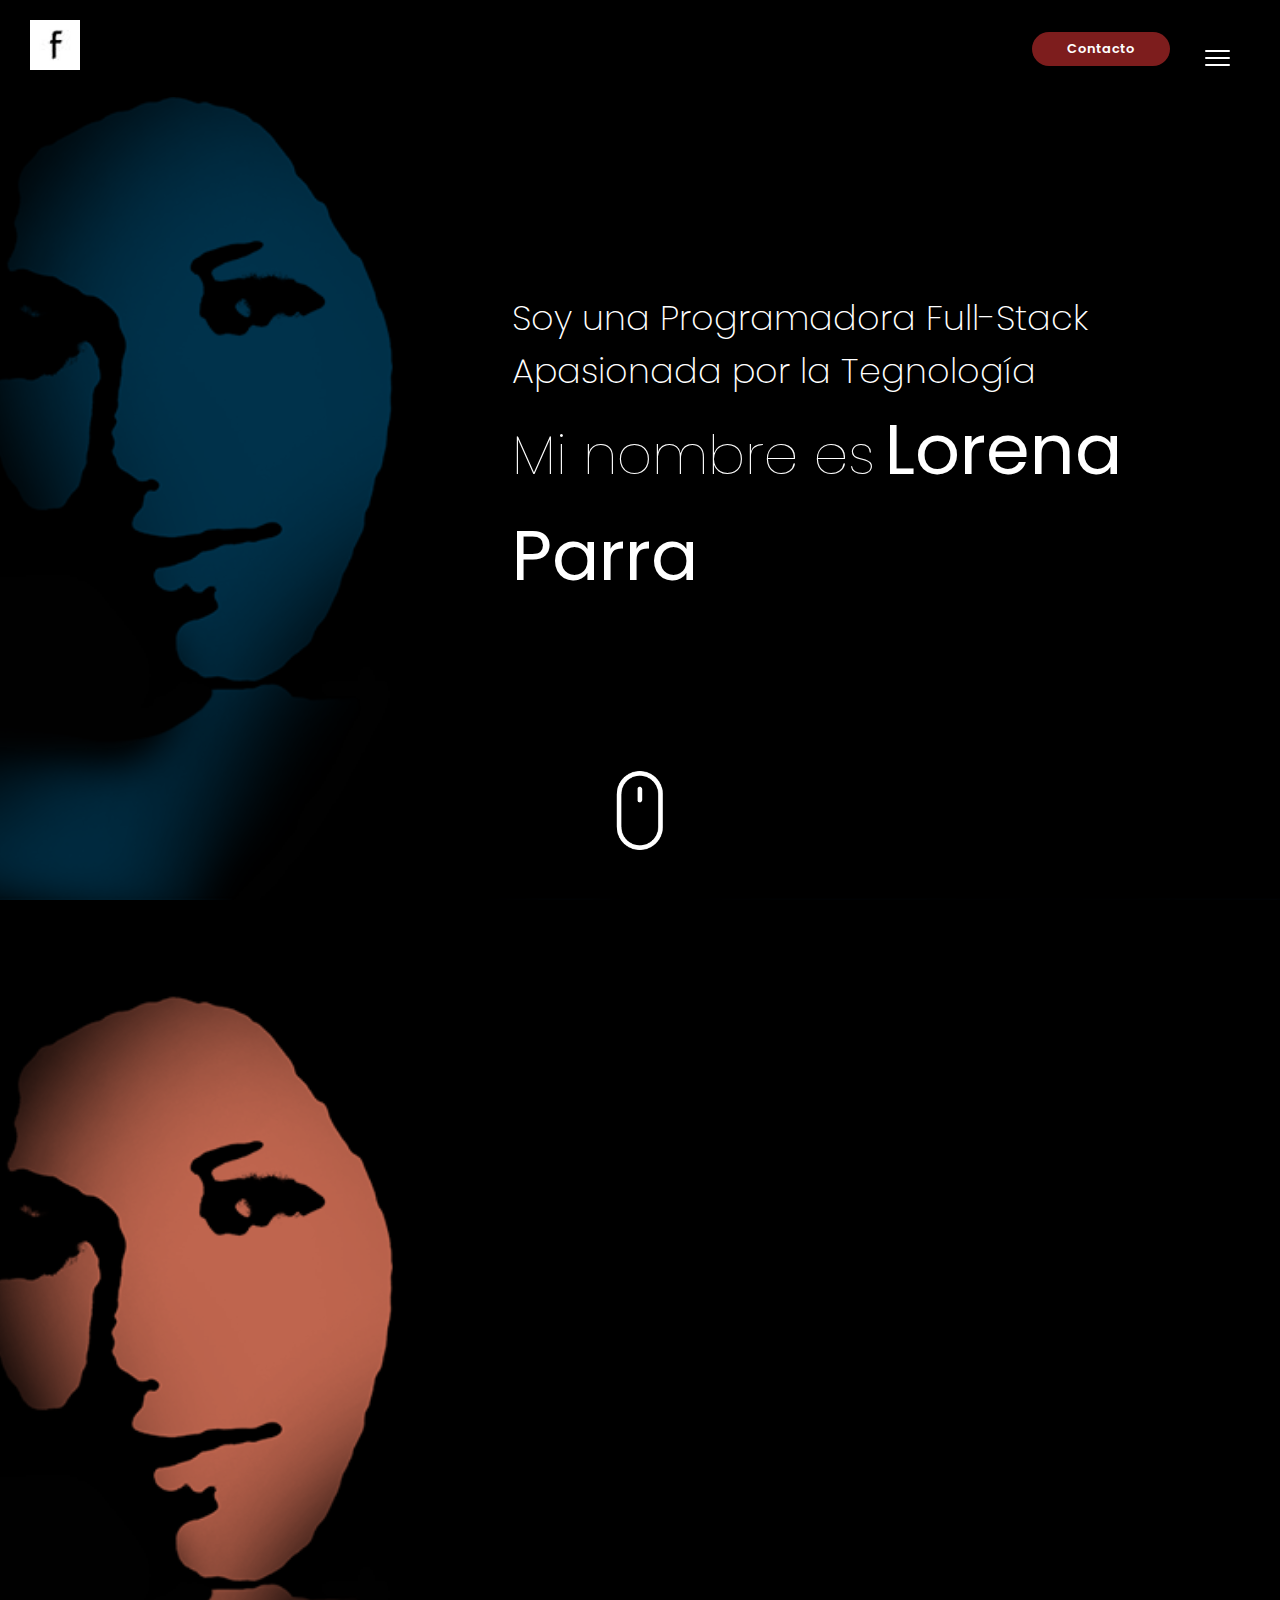
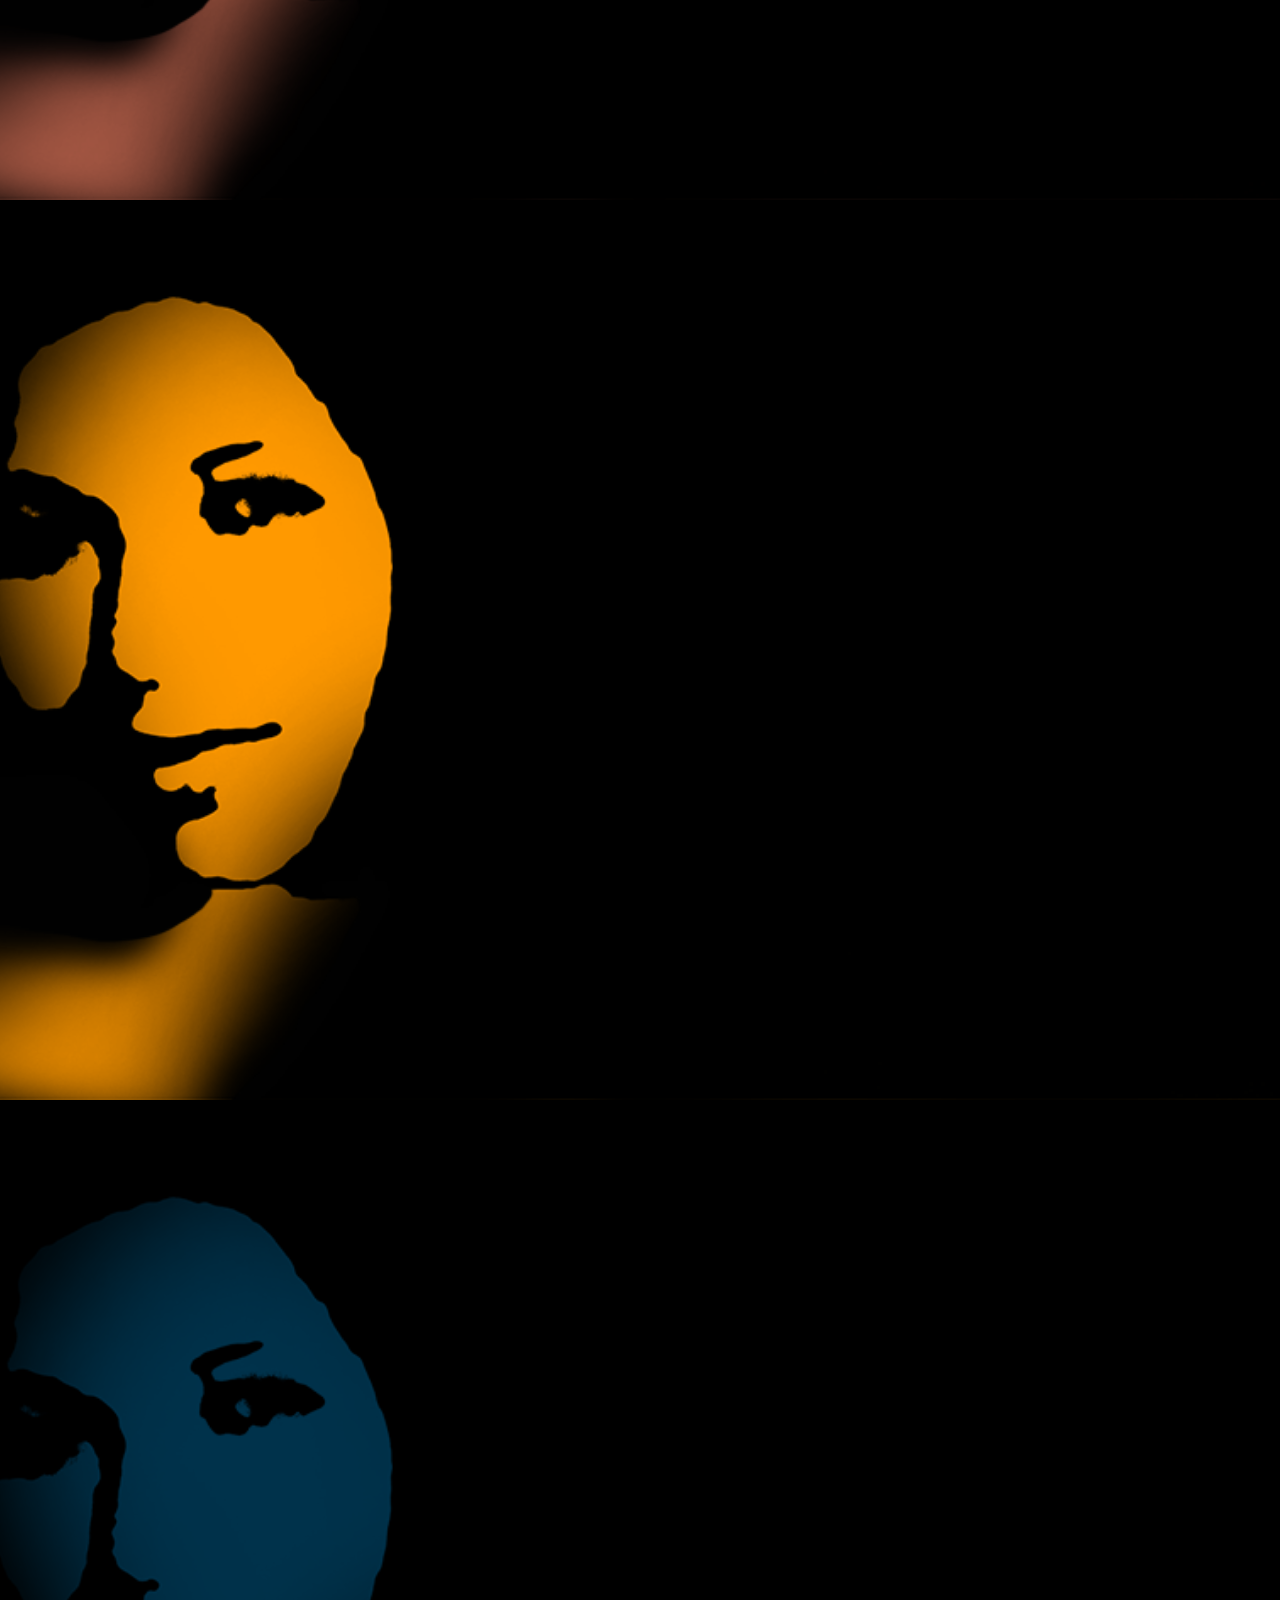
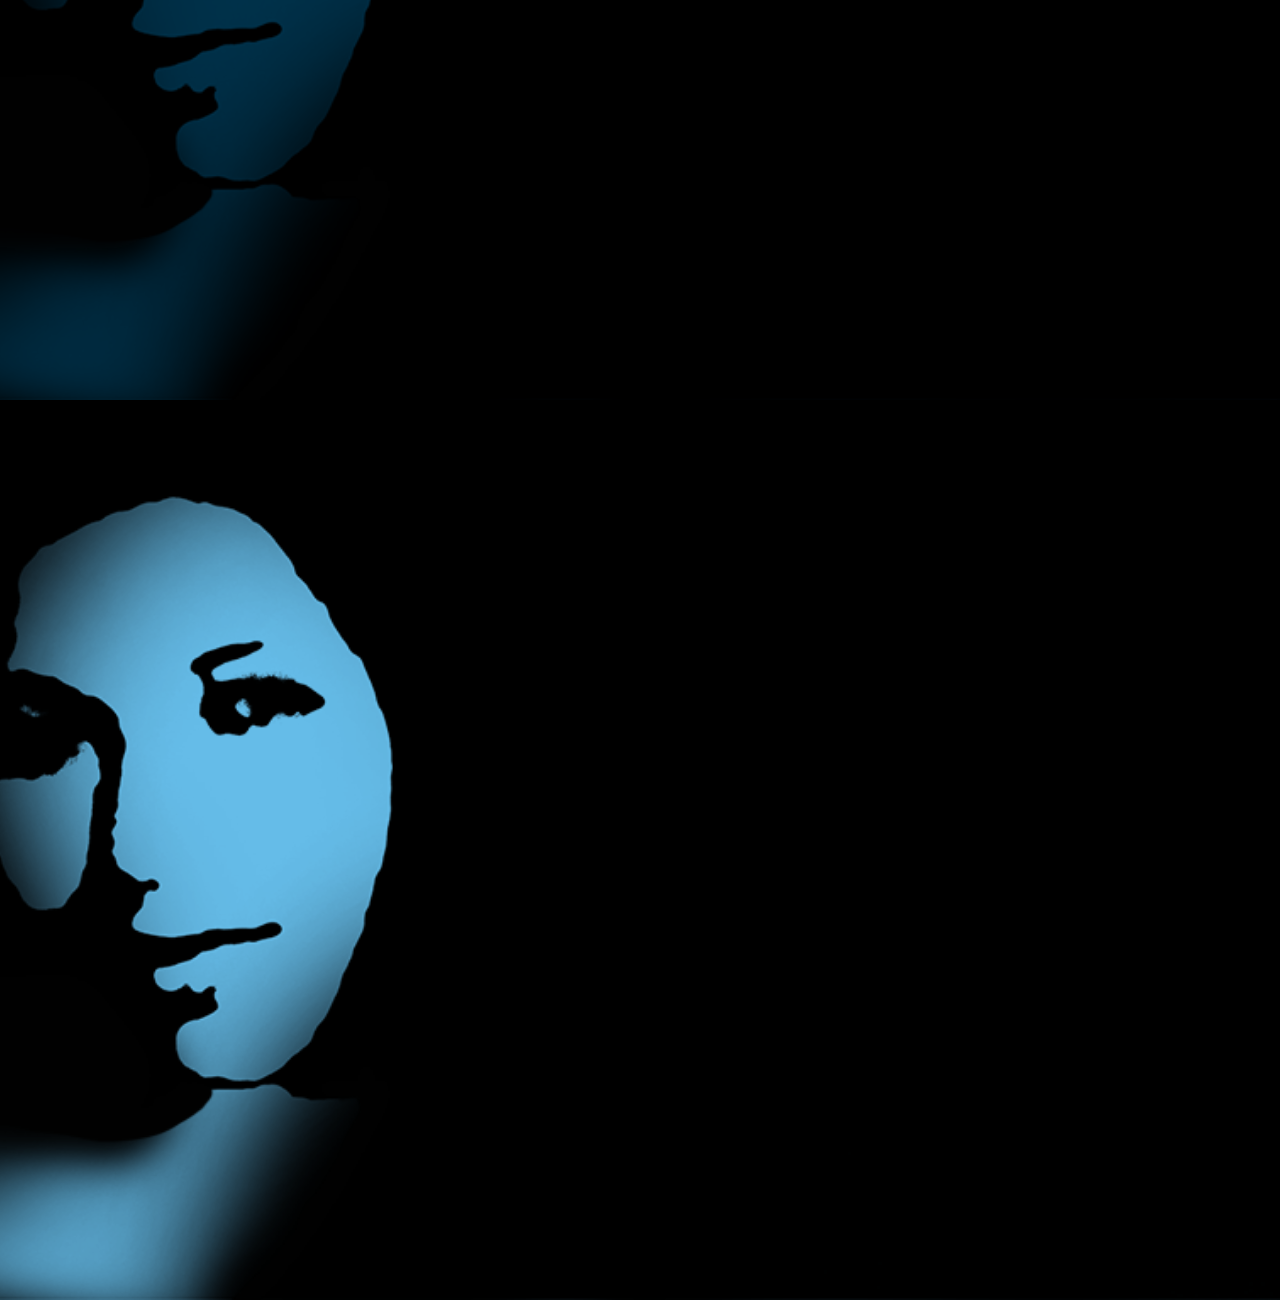
==== commit 8b4eca4b: "Update index.html" ====
--- a/index.html
+++ b/index.html
@@ -52,7 +52,7 @@
 
         <div class="hero">
             <div class="hero-description">
-                <p>Soy una Programadora Full-Stack<br> Apacionada por la Tegnología </p>
+                <p>Soy una Programadora Full-Stack<br> Apasionada por la Tegnología </p>
                 <h1>Mi nombre es<strong>Lorena Parra </strong></h1>
             </div>
             <img src="./img/mouse.png" class="mouse" alt="">
@@ -162,4 +162,4 @@
 
     </div>
     */
-</style>+</style>
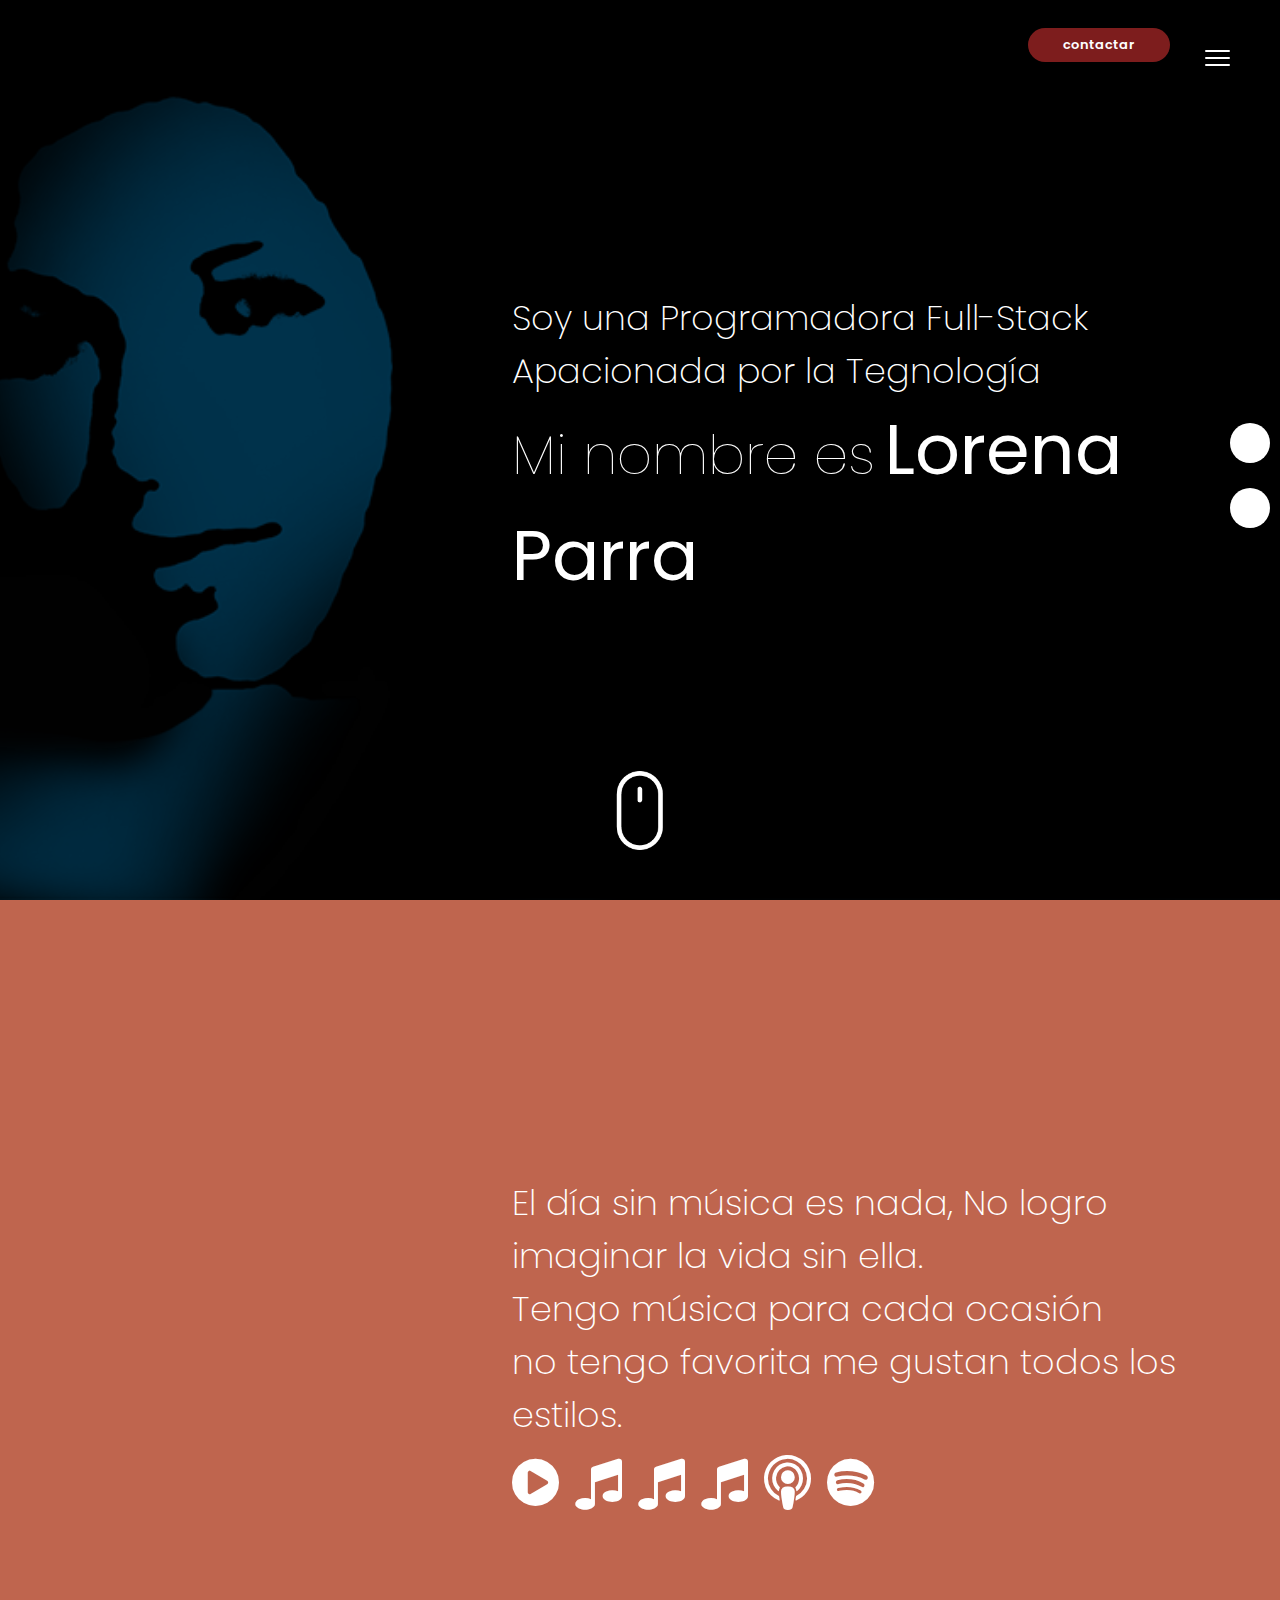
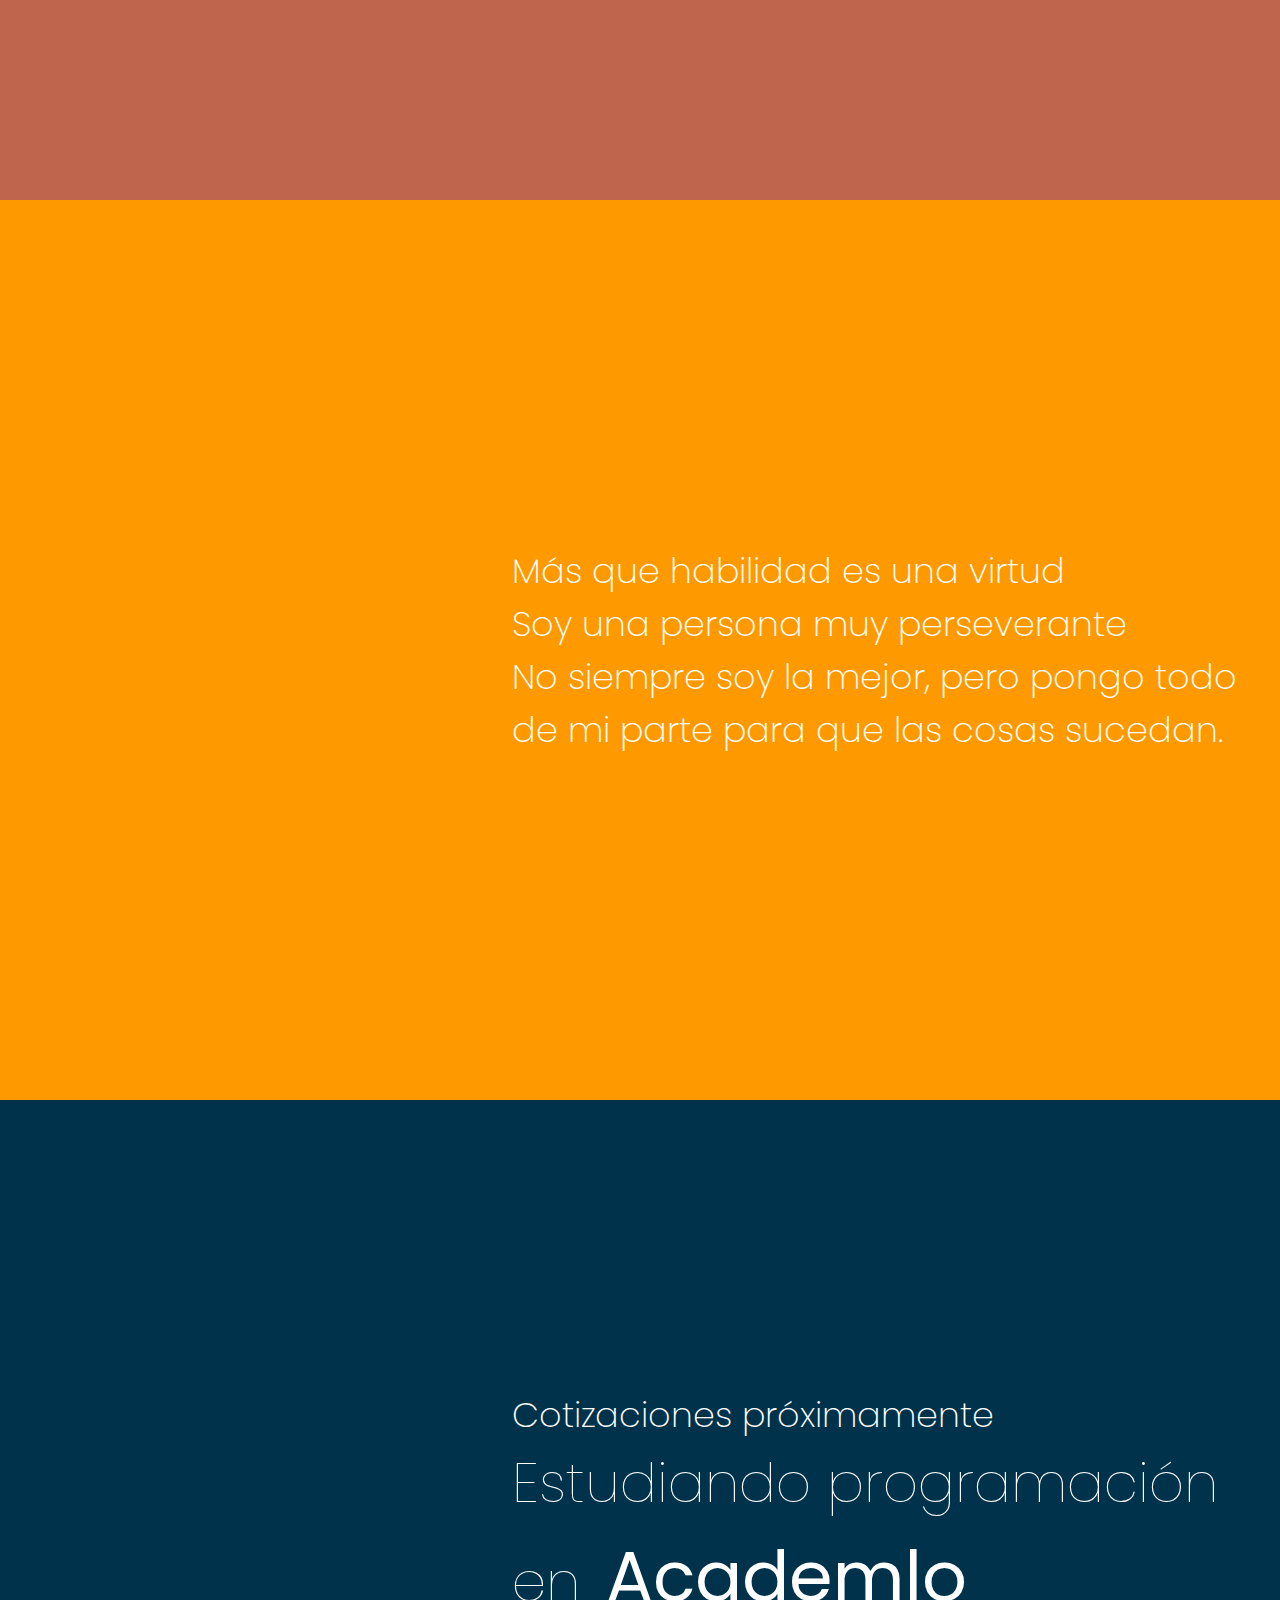
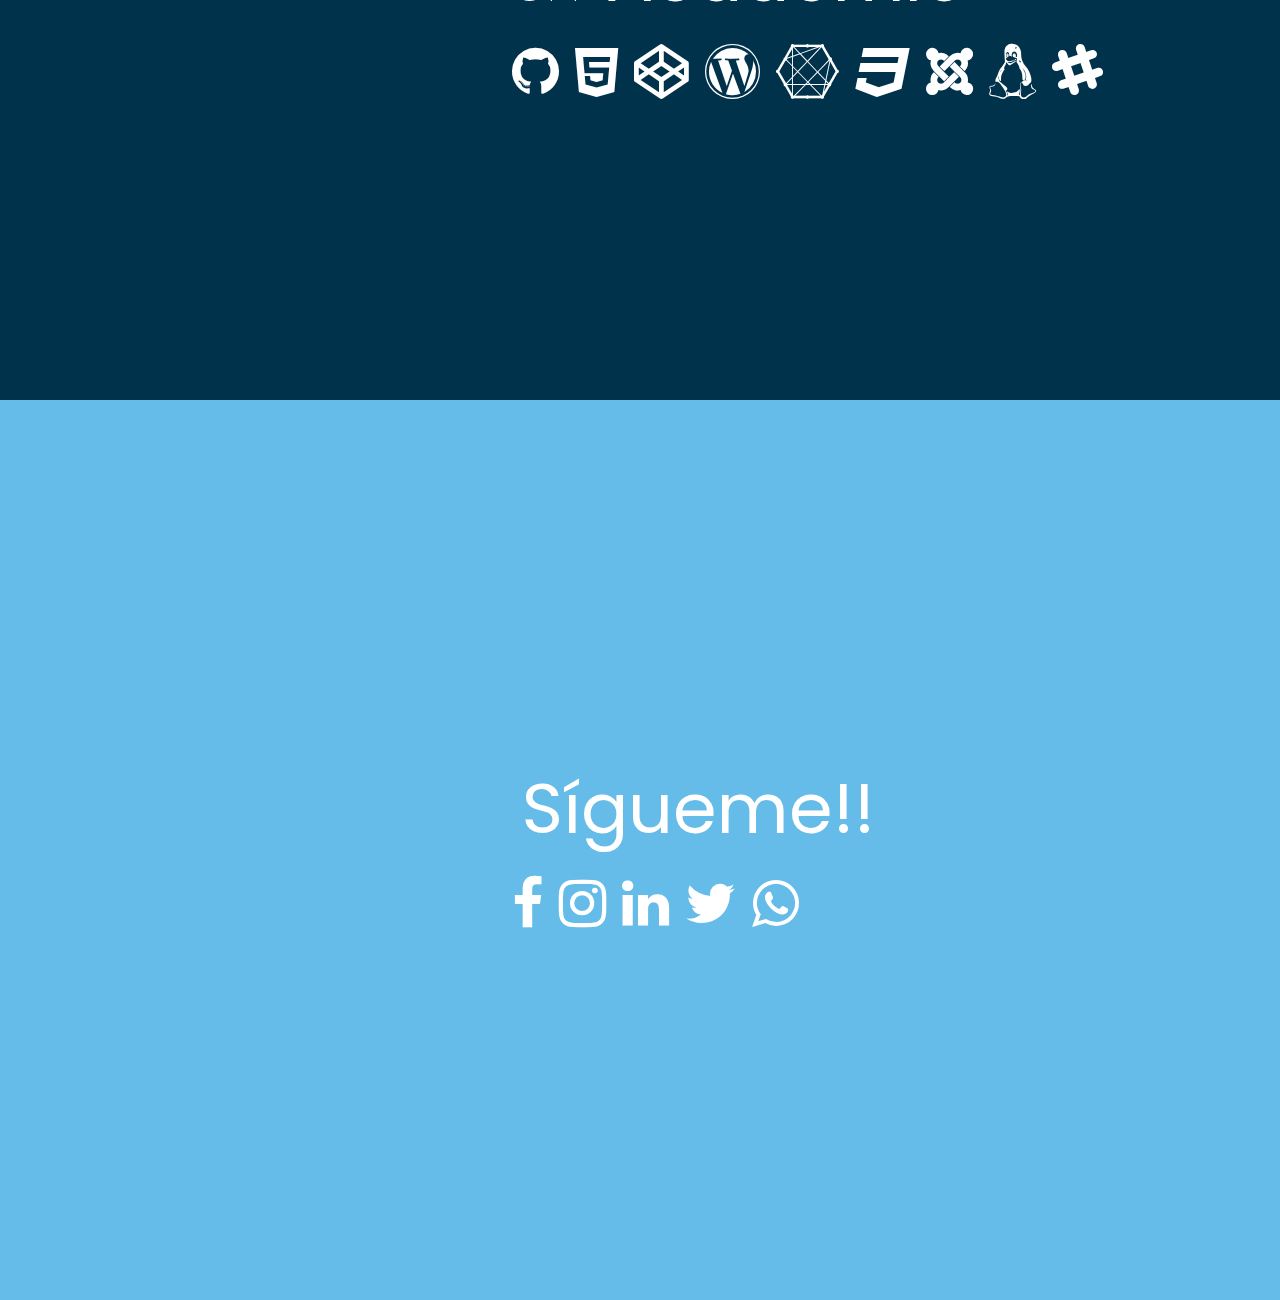
==== commit 38af3ca5: "commit" ====
--- a/index.html
+++ b/index.html
@@ -5,28 +5,27 @@
     <meta charset="UTF-8">
     <meta http-equiv="X-UA-Compatible" content="IE=edge">
     <meta name="viewport" content="width=device-width, initial-scale=1.0">
-    <title>Document</title>
-    <link rel="stylesheet" href="./css/styles2.css">
+    <title>Portafolio Lorena Parra</title>
+    <link rel="stylesheet" href="./css/styles.css">
     <link rel="preconnect" href="https://fonts.gstatic.com">
     <link
         href="https://fonts.googleapis.com/css2?family=Open+Sans&family=Poppins:ital,wght@0,100;0,200;0,300;0,800;1,100;1,200;1,700&display=swap"
         rel="stylesheet">
-    <link rel="stylesheet" href="./css/all.min.css">
-    <link rel="stylesheet" href="https://cdnjs.cloudflare.com/ajax/libs/font-awesome/5.15.3/css/all.min.css"
-        integrity="sha512-iBBXm8fW90+nuLcSKlbmrPcLa0OT92xO1BIsZ+ywDWZCvqsWgccV3gFoRBv0z+8dLJgyAHIhR35VZc2oM/gI1w=="
-        crossorigin="anonymous" referrerpolicy="no-referrer" />
+    <link rel="stylesheet" href="https://cdnjs.cloudflare.com/ajax/libs/font-awesome/4.7.0/css/font-awesome.min.css">
+
 
 </head>
 
 <body>
-
     <header>
         <nav class="nav">
             <a href="">
-                <img class="nav-logo" src="/img/logo.webp" alt="">
+                <img class="nav-logo"
+                    src="https://codeless.co/folie/portfolio-product-fullscreen/wp-content/uploads/2018/09/logo.jpg"
+                    alt="">
             </a>
             <div class="d-flex">
-                <a href="" class="nav-buttom">Contacto</a>
+                <a href="" class="nav-buttom">contactar</a>
                 <div class="content-hamburger">
 
                     <div id="menu-hamburger">
@@ -40,126 +39,90 @@
 
             <div class="nav-colapse-menu">
                 <ul>
-                    <li class="nav-item"><a href="" class="nav-link">Home</a></li>
-                    <li class="nav-item"><a href="" class="nav-link">Sobre Mi</a></li>
-                    <li class="nav-item"><a href="" class="nav-link">Portafolio</a></li>
-                    <li class="nav-item"><a href="" class="nav-link">Habilidades</a></li>
-                    <li class="nav-item"><a href="" class="nav-link">Cotizacion</a></li>
-                    <li class="nav-item"><a href="" class="nav-link">Sigueme RSS</a></li>
+                    <li class="nav-item"><a href="" class="nav-link">home</a></li>
+                    <li class="nav-item"><a href="" class="nav-link">sobre mi</a></li>
+                    <li class="nav-item"><a href="" class="nav-link">habilidades</a></li>
+                    <li class="nav-item"><a href="" class="nav-link">cotizaciones</a></li>
+                    <li class="nav-item"><a href="" class="nav-link">rss</a></li>
+
                 </ul>
             </div>
         </nav>
 
-        <div class="hero">
+    </header>
+
+    <div class="content" id="slide_scroll">
+        <div class="controles" id="controles">
+            <div data-direction="top" class="controles-top"></div>
+            <div data-direction="bottom" class="controles-bottom"></div>
+        </div>
+
+        <div class="hero sld active" id="animacion-0">
             <div class="hero-description">
-                <p>Soy una Programadora Full-Stack<br> Apasionada por la Tegnología </p>
+                <p>Soy una Programadora Full-Stack<br> Apacionada por la Tegnología </p>
                 <h1>Mi nombre es<strong>Lorena Parra </strong></h1>
             </div>
             <img src="./img/mouse.png" class="mouse" alt="">
         </div>
-    </header>
+        <div id="animacion-1" class="hero sld sld-1" style="background-image: url('./img/lore2.png');">
+            <div class="hero-description">
+                <p>El día sin música es nada, No logro <br>imaginar la vida sin ella.
+                </p>
+                <p>Tengo música para cada ocasión<br> no tengo favorita me gustan todos los estilos.</p>
+                <h1><i class="fa fa-play-circle"></i>
+                    <i class="fa fa-music"></i>
+                    <i class="fa fa-music"></i>
+                    <i class="fa fa-music"></i>
+                    <i class="fa fa-podcast"></i>
+                    <i class="fa fa-spotify"></i>
 
-    <div class="content">
-        <div class="sld sld-1 sld-b" style="background-image: url('./img/lore2.png');"></div>
-        <div class="sld sld-2 sld-b" style="background-image: url('./img/lore2.png');"></div>
-        <div class="sld sld-3 sld-b" style="background-image: url('./img/lore2.png');"></div>
-        <div class="sld sld-4 sld-b" style="background-image: url('./img/lore2.png');"></div>
-        <!-- <div class="sld sld-2 sld-b" style="background-image: url('./img/lore2.png');"></div>
-        <div class="sld sld-3 sld-b" style="background-image: url('./img/lore2.png');"></div>
-        <div class="sld sld-4 sld-b" style="background-image: url('./img/lore2.png');"></div> -->
+                </h1>
+            </div>
+        </div>
+        <div id="animacion-2" class="hero sld sld-2" style="background-image: url('./img/lore2.png');">
+            <div class="hero-description">
+                <p>Más que habilidad es una virtud<br>Soy una persona muy perseverante</p>
+                <p>No siempre soy la mejor, pero pongo todo <br>de mi parte para que las cosas sucedan.</p>
+            </div>
+        </div>
+        <div id="animacion-3" class="hero sld sld-3" style="background-image: url('./img/lore2.png');">
+            <div class="hero-description">
+                <p>Cotizaciones próximamente</p>
+                <h1>Estudiando programación en <strong>Academlo</strong></h1>
+                <h1><i class="fa fa-github"></i>
+                    <i class="fa fa-html5"></i>
+                    <i class="fa fa-codepen"></i>
+                    <i class="fa fa-wordpress"></i>
+                    <i class="fa fa-connectdevelop"></i>
+                    <i class="fa fa-css3"></i>
+                    <i class="fa fa-joomla"></i>
+                    <i class="fa fa-linux"></i>
+                    <i class="fa fa-slack"></i>
+
+                </h1>
+            </div>
+        </div>
+        <div id="animacion-4" class="hero sld sld-4" style="background-image: url('./img/lore2.png');">
+            <div class="hero-description">
+                <h1><strong>Sígueme!!</strong></h1>
+                <h1><i class="fa fa-facebook"></i>
+                    <i class="fa fa-instagram"></i>
+                    <i class="fa fa-linkedin"></i>
+                    <i class="fa fa-twitter"></i>
+                    <i class="fa fa-whatsapp"></i>
+
+                </h1>
+            </div>
+        </div>
     </div>
-
-    <script>
-
-    </script>
+    <div class="">
+        <div class="dsad"></div>
+    </div>
 </body>
 
-<script src="app.js"></script>
+<script src="./js/app.js"></script>
+<script src="./js/menu.js"></script>
+<script src="https://kit.fontawesome.com/yourcode.js" crossorigin="anonymous"></script>
+<!-- <script src="js/scroll-slider.js"></script> -->
 
-</html>
-
-<style>
-    /*
-            
-    <header>
-        <div id="elemen">
-            <a class="icon" href="https://www.facebook.com/lorena.parra.flores/"></a>
-            <a href="mailto:lore198429@gmail.com"><button id="button" class="pointer">Contacteme</button></a>
-        </div>
-        <div>
-            <section class="parrafo1">
-                <span>Soy una Programadora Full-Stack<br> Apacionada por la Tegnología<br>
-                </span>
-            </section>
-            <section id="titulo1">
-                <span>Mi nombre es<strong>Lorena Parra</strong></span>
-            </section>
-        </div>
-        <div>
-            <section>
-                <nav role="navegacion">
-                    <div id="menu-hamburger">
-                        <input type="checkbox" />
-                        <span></span>
-                        <span></span>
-                        <span></span>
-                    </div>
-
-                    <!-- menu -->
-                    <div class="nav-colapse-menu">
-                        <ul>
-                            <li class="nav-item"><a href="" class="nav-link">lorem</a></li>
-                            <li class="nav-item"><a href="" class="nav-link">lorem</a></li>
-                            <li class="nav-item"><a href="" class="nav-link">lorem</a></li>
-                            <li class="nav-item"><a href="" class="nav-link">lorem</a></li>
-                            <li class="nav-item"><a href="" class="nav-link">lorem</a></li>
-                            <li class="nav-item"><a href="" class="nav-link">lorem</a></li>
-                        </ul>
-                    </div>
-                    <!-- end menu -->
-
-
-                </nav>
-            </section>
-        </div>
-        <div id="mouse">
-            <li><img src="./img/mouse.png" alt="" style="background-color: transparent;" /></li>
-        </div>
-
-
-    </header>
-    <div id="container">
-
-        <ul id="slider">
-            <li id="slider1"><img src="./img/lore2.png" alt="" /></li>
-            <li id="slider2"><img src="./img/lore2.png" alt="" /></li>
-            <li id="slider3"><img src="./img/lore2.png" alt="" /></li>
-            <li id="slider4"><img src="./img/lore2.png" alt="" /></li>
-            <li id="slider5"><img src="./img/lore2.png" alt="" /></li>
-        </ul>
-        <nav id="thumbnails">
-            <ol>
-                <li>
-                    <a href="#slider1"></a>
-
-                </li>
-                <li>
-                    <a href="#slider2"></a>
-
-                </li>
-                <li>
-                    <a href="#slider3"></a>
-                </li>
-                <li>
-                    <a href="#slider4"></a>
-                </li>
-                <li>
-                    <a href="#slider5"></a>
-                </li>
-            </ol>
-        </nav>
-
-
-    </div>
-    */
-</style>
+</html>--- a/css/styles.css
+++ b/css/styles.css
@@ -0,0 +1,467 @@
+:root {
+  scroll-behavior: smooth;
+}
+
+* {
+  padding: 0;
+  margin: 0;
+  text-decoration: none;
+  box-sizing: border-box;
+  font-family: "Open Sans", sans-serif;
+  font-family: "Poppins", sans-serif;
+}
+
+body {
+  transition: all 0.5s;
+}
+
+/* icon facebook && boton */
+header {
+  /* height: 100vh; */
+  /* width: 100vh; */
+  width: 100%;
+  color: grey;
+  /* position: absolute; */
+  z-index: 1000;
+}
+div#elemen {
+  display: flex;
+  width: 100%;
+  margin: 3%;
+}
+#button {
+  display: inline-block;
+  position: relative;
+  margin-left: 560%;
+  background-color: #7d1d1d;
+  color: #ffffff;
+  font-size: 12px;
+  letter-spacing: 1px;
+  font-weight: 600;
+  text-transform: uppercase;
+  padding: 10px 28px;
+  border-radius: 20px;
+  border: 0;
+  transition: all 0.1s ease;
+  text-decoration: none;
+}
+#button:hover.pointer {
+  cursor: pointer;
+  background-color: white;
+  color: black;
+}
+
+a.icon {
+  background-image: url(../img/logo.webp);
+  color: blanchedalmond;
+  width: 40px;
+  height: 40px;
+}
+/* titulos parrafo home  */
+
+section#titulo1 {
+  display: flex;
+  width: 100vh;
+  color: white;
+  font-size: 40px;
+  transform: translateX(695px);
+  margin-top: 3%;
+  position: relative;
+}
+strong {
+  position: relative;
+  margin: 10px;
+  font-family: "Poppins";
+  font-size: 70px;
+}
+
+.parrafo1 span {
+  display: block;
+  width: 80%;
+  font-style: italic;
+  font-size: 28px;
+  text-transform: none;
+  color: #ffffff;
+  padding-top: 20%;
+  transform: translateX(750px);
+}
+
+#mouse {
+  background-color: transparent;
+  position: fixed;
+  height: 14%;
+  width: 4.2%;
+  z-index: 1200;
+  margin-left: 50%;
+  transform: scaleY(-10px);
+}
+div#mouse {
+  transform: translateY(90px);
+}
+/* menu lateral derecho */
+.content-hamburger {
+  position: relative;
+  width: 50px;
+  height: 50px;
+}
+
+#menu-hamburger {
+  display: block;
+  position: fixed;
+  top: 50px;
+  right: 50px;
+  z-index: 1;
+  -webkit-user-select: none;
+  user-select: none;
+}
+#menu-hamburger input {
+  display: block;
+  width: 40px;
+  height: 32px;
+  position: absolute;
+  top: -7px;
+  left: 5px;
+  cursor: pointer;
+  opacity: 0;
+  z-index: 15;
+}
+#menu-hamburger span {
+  display: block;
+  width: 25px;
+  height: 2px;
+  margin-bottom: 5px;
+  position: relative;
+  background: #ffffff;
+  border-radius: 3px;
+  z-index: 10;
+  transform-origin: 4px 0px;
+}
+#menu-hamburger span:first-child {
+  transform-origin: 0% 0%;
+}
+
+#menu-hamburger span:only-of-type(3) {
+  transform-origin: 0% 100%;
+  margin: 0;
+}
+
+#menu-hamburger input:checked ~ span {
+  opacity: 1;
+  transform: rotate(45deg) translate(-2px, -1px);
+  background: #f8f4f4;
+}
+
+#menu-hamburger input:checked ~ span:nth-last-child(3) {
+  opacity: 0;
+  transform: rotate(0deg) scale(0.2, 0.2);
+}
+
+#menu-hamburger input:checked ~ span:nth-last-child(2) {
+  transform: rotate(-45deg) translate(0, -1px);
+}
+
+#menu-lado {
+  position: relative;
+  padding: 50px;
+  padding-top: 100%;
+  list-style-type: none;
+  -webkit-font-smoothing: antialiased;
+  transform-origin: 0% 0%;
+  transform: translate(11%, 0);
+  font-family: "Poppins";
+  background-color: #000000;
+}
+
+#menu-lado li {
+  display: flex;
+  cursor: pointer;
+  background-color: #000000;
+  font-size: 50px;
+  font-family: "Poppins";
+  color: white;
+  transform: translateY(-340px);
+}
+
+#menu-hamburger input:checked ~ ul {
+  transform: none;
+}
+
+/* slider todo el sitio */
+
+#container {
+  height: 100%;
+  width: 100%;
+  position: absolute;
+  z-index: 1;
+}
+
+#slider {
+  height: 100%;
+  width: 100%;
+  background-position: center center;
+  background-size: cover;
+  position: relative;
+  /* overflow: hidden; */
+}
+
+#slider,
+ul,
+li,
+img {
+  height: 100%;
+  width: 100%;
+  background-position: center center;
+  background-size: cover;
+  z-index: -999;
+}
+
+li#slider1 {
+  background-color: #00324b;
+  color: #fff;
+}
+li#slider2 {
+  background-color: #bf654e;
+  color: #00324b;
+}
+
+li#slider3 {
+  background-color: #f90;
+  color: #00324b;
+}
+
+li#slider4 {
+  background-color: #00324b;
+  color: #65bce8;
+}
+
+li#slider5 {
+  background-color: #65bce8;
+  color: #00324b;
+}
+
+nav {
+  display: flex;
+  width: 100%;
+  height: 100%;
+  position: absolute;
+}
+
+ol#thumbnails {
+  display: block;
+  font-size: 2px;
+  height: 100%;
+  width: 100%;
+  position: absolute;
+  z-index: 25;
+  margin-left: 25%;
+  /* transform: rotate(90deg); */
+}
+
+#thumbnails li {
+  display: flex;
+  margin: 5px;
+  height: 20px;
+  width: 5px;
+  border: 1px solid #00a199;
+  text-align: -webkit-match-parent;
+  transform: translateX(80em);
+}
+
+ul#slider li:first-child {
+  opacity: 1; /* clase mostrar <li>*/
+}
+
+/* #thumbnails li.active {
+    margin-bottom: 5px;
+    background: #00a199;
+  } */
+
+.d-flex {
+  display: flex;
+  align-items: center;
+}
+
+.nav {
+  display: flex;
+  justify-content: space-between;
+  align-items: center;
+  padding: 20px 30px;
+  width: 100%;
+  height: auto;
+  position: fixed;
+  top: 0;
+  right: 0;
+  /* bottom: 0; */
+  z-index: 999;
+}
+
+.nav-logo {
+  width: 50px;
+  height: auto;
+}
+
+.nav-buttom {
+  margin-right: 30px;
+  display: block;
+  height: fit-content;
+  padding: 7px 35px;
+  font-weight: 600;
+  font-size: 13px;
+  background-color: #7d1d1d;
+  color: #fff;
+  border-radius: 20px;
+}
+
+.nav-colapse-menu {
+  position: fixed;
+  top: 0;
+  right: 0;
+  bottom: 0;
+  height: 100vh;
+  background-color: #000;
+  width: 20%;
+  padding: 30px;
+  display: flex;
+  align-items: center;
+  transform: translateX(100%);
+}
+
+.nav-colapse-menu ul {
+  height: auto;
+}
+
+.nav-colapse-menu .nav-item {
+  list-style: none;
+  height: auto;
+}
+
+.nav-colapse-menu .nav-link {
+  color: #fff;
+  font-size: 30px;
+  display: block;
+  text-align: center;
+  font-family: "Poppins";
+  padding: 10px;
+}
+
+body {
+  overflow-x: hidden;
+}
+
+body.active {
+  transform: translateX(-20%);
+  /* background-color: red !important; */
+}
+
+.hero {
+  width: 100vw;
+  /* height: 100vh; */
+  background-image: url("../img/lore2.png");
+  background-color: #00324b;
+  /* background:  no-repeat, center, cover; */
+  display: flex;
+  align-items: center;
+  justify-content: flex-end;
+  position: relative;
+  z-index: 1;
+}
+
+.mouse {
+  position: absolute;
+  bottom: 50px;
+  left: calc(50% - 25px);
+  height: auto;
+  width: 50px;
+}
+
+/* .hero::before {
+    content: "";
+    position: absolute;
+    top: 0;
+    right: 0;
+    width: 100%;
+    height: 100%;
+    background-color: rgba(0, 14, 41, 0.863);
+    z-index: -1;
+  } */
+
+.hero-description {
+  width: 60%;
+  /* padding: 50px; */
+  color: #fff;
+}
+
+.hero-description p {
+  font-size: 35px;
+  font-weight: 200;
+}
+.hero-description h1 {
+  font-size: 55px;
+
+  font-weight: lighter;
+}
+
+.sld {
+  background-repeat: no-repeat;
+  background-size: cover;
+  background-position: center;
+  width: 100vw;
+  height: 100vh;
+  transition: all 0.9s;
+  background-attachment: fixed;
+}
+
+.sld.active {
+  /* transform: scaleY(1); */
+  height: 100vh;
+}
+
+.sld-1 {
+  background-color: #bf654e;
+}
+
+.sld-2 {
+  background-color: #f90;
+}
+
+.sld-3 {
+  background-color: #00324b;
+}
+.sld-4 {
+  background-color: #65bce8;
+}
+
+.content {
+  /* height: 100vh; */
+  position: relative;
+  /* overflow-y: auto; */
+  /* overflow: hidden; */
+}
+
+.controles {
+  position: fixed;
+  height: 150px;
+  right: 0;
+  top: calc(50% - 50px);
+  padding: 10px;
+  z-index: 2;
+  display: flex;
+  justify-content: space-around;
+  flex-direction: column;
+}
+
+.controles-top,
+.controles-bottom {
+  padding: 20px;
+  background-color: #fff;
+  border-radius: 50%;
+  cursor: pointer;
+}
+
+.b-red {
+  border: 2px solid red;
+}
+
+#slide_move {
+  transition: all 0.8s;
+}
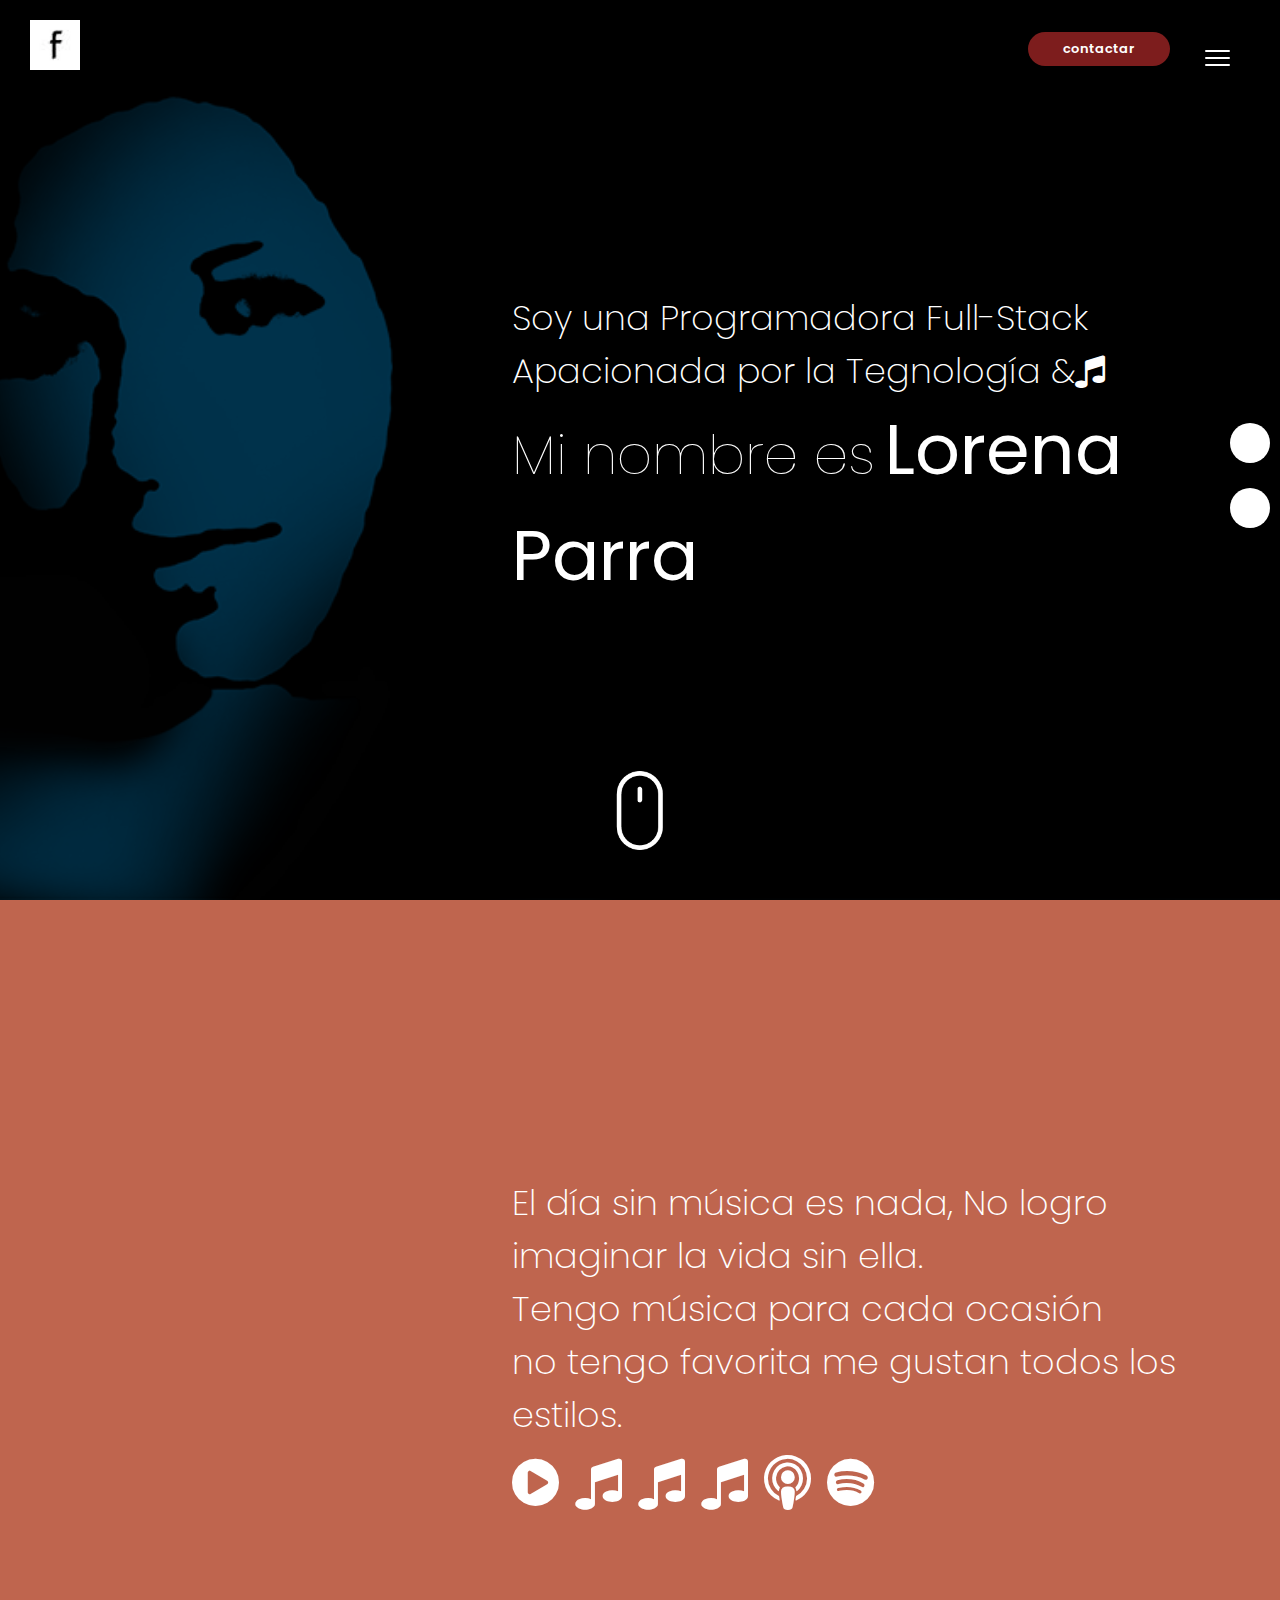
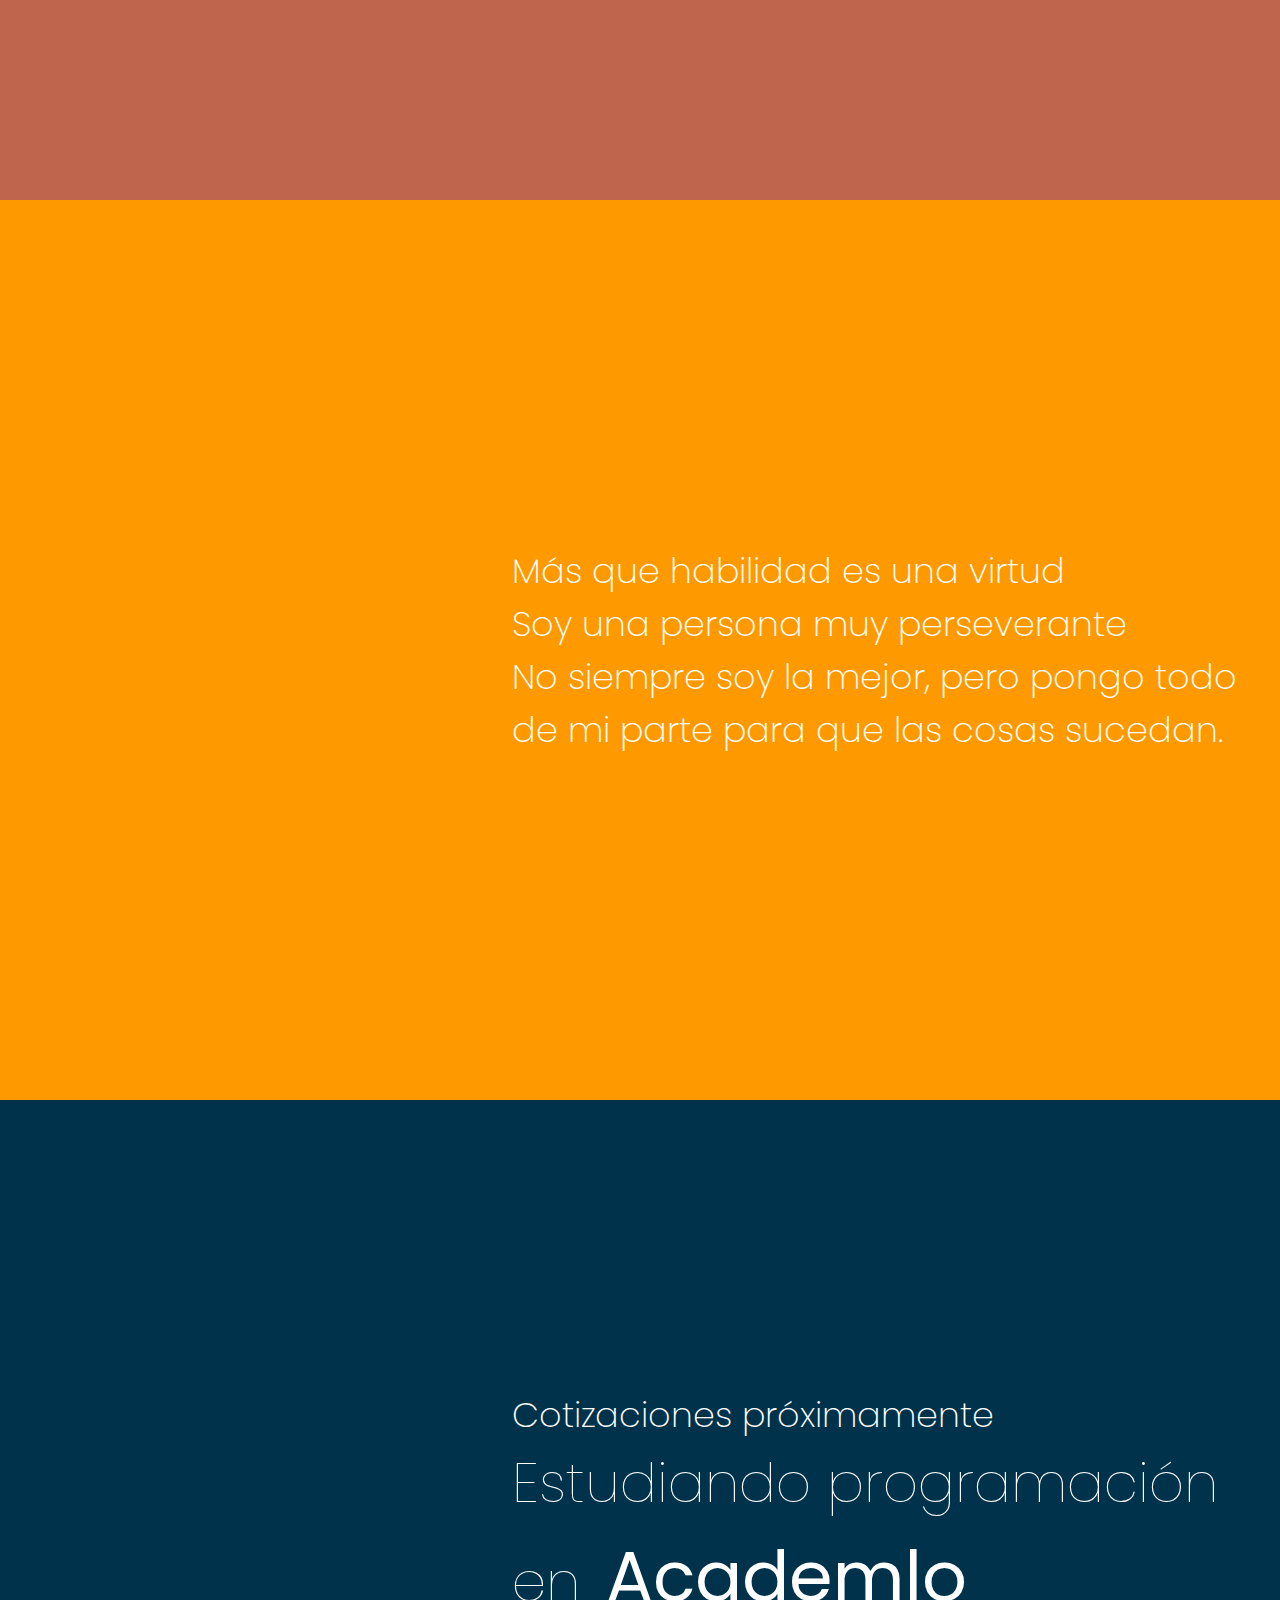
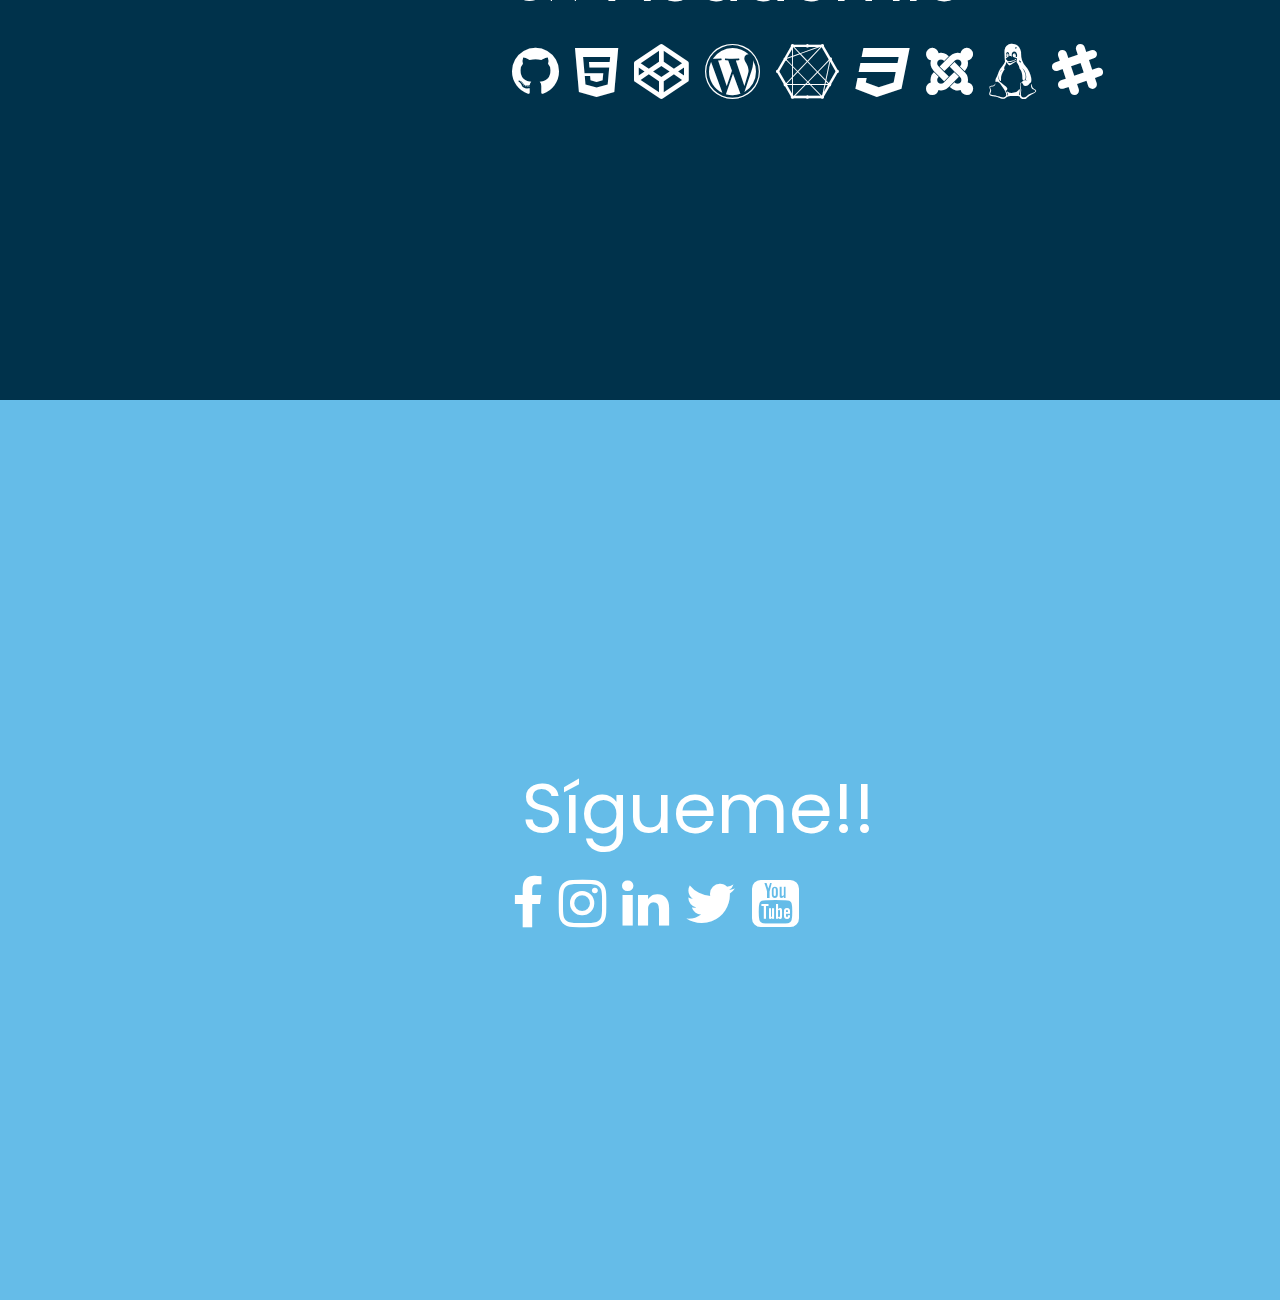
==== commit c8097e27: "Update index.html" ====
--- a/index.html
+++ b/index.html
@@ -19,13 +19,11 @@
 <body>
     <header>
         <nav class="nav">
-            <a href="">
-                <img class="nav-logo"
-                    src="https://codeless.co/folie/portfolio-product-fullscreen/wp-content/uploads/2018/09/logo.jpg"
-                    alt="">
+            <a href="https://www.facebook.com/lorena.parra.flores/">
+                <img class="nav-logo" src="./img/logo.webp" alt="">
             </a>
             <div class="d-flex">
-                <a href="" class="nav-buttom">contactar</a>
+                <a href="mailto:lore198429@gmail.com" class="nav-buttom">contactar</a>
                 <div class="content-hamburger">
 
                     <div id="menu-hamburger">
@@ -39,11 +37,11 @@
 
             <div class="nav-colapse-menu">
                 <ul>
-                    <li class="nav-item"><a href="" class="nav-link">home</a></li>
-                    <li class="nav-item"><a href="" class="nav-link">sobre mi</a></li>
-                    <li class="nav-item"><a href="" class="nav-link">habilidades</a></li>
-                    <li class="nav-item"><a href="" class="nav-link">cotizaciones</a></li>
-                    <li class="nav-item"><a href="" class="nav-link">rss</a></li>
+                    <li class="nav-item"><a href="#animacion-0" class="nav-link">home</a></li>
+                    <li class="nav-item"><a href="#animacion-1" class="nav-link">sobre mi</a></li>
+                    <li class="nav-item"><a href="#animacion-2" class="nav-link">habilidades</a></li>
+                    <li class="nav-item"><a href="#animacion-3" class="nav-link">cotizaciones</a></li>
+                    <li class="nav-item"><a href="#animacion-4" class="nav-link">rss</a></li>
 
                 </ul>
             </div>
@@ -59,11 +57,12 @@
 
         <div class="hero sld active" id="animacion-0">
             <div class="hero-description">
-                <p>Soy una Programadora Full-Stack<br> Apacionada por la Tegnología </p>
+                <p>Soy una Programadora Full-Stack<br> Apacionada por la Tegnología &<i class="fa fa-music"></i> </p>
                 <h1>Mi nombre es<strong>Lorena Parra </strong></h1>
             </div>
             <img src="./img/mouse.png" class="mouse" alt="">
         </div>
+
         <div id="animacion-1" class="hero sld sld-1" style="background-image: url('./img/lore2.png');">
             <div class="hero-description">
                 <p>El día sin música es nada, No logro <br>imaginar la vida sin ella.
@@ -79,6 +78,7 @@
                 </h1>
             </div>
         </div>
+
         <div id="animacion-2" class="hero sld sld-2" style="background-image: url('./img/lore2.png');">
             <div class="hero-description">
                 <p>Más que habilidad es una virtud<br>Soy una persona muy perseverante</p>
@@ -109,7 +109,8 @@
                     <i class="fa fa-instagram"></i>
                     <i class="fa fa-linkedin"></i>
                     <i class="fa fa-twitter"></i>
-                    <i class="fa fa-whatsapp"></i>
+                    <i class="fa fa-youtube-square"></i>
+
 
                 </h1>
             </div>
@@ -122,7 +123,5 @@
 
 <script src="./js/app.js"></script>
 <script src="./js/menu.js"></script>
-<script src="https://kit.fontawesome.com/yourcode.js" crossorigin="anonymous"></script>
-<!-- <script src="js/scroll-slider.js"></script> -->
 
-</html>+</html>
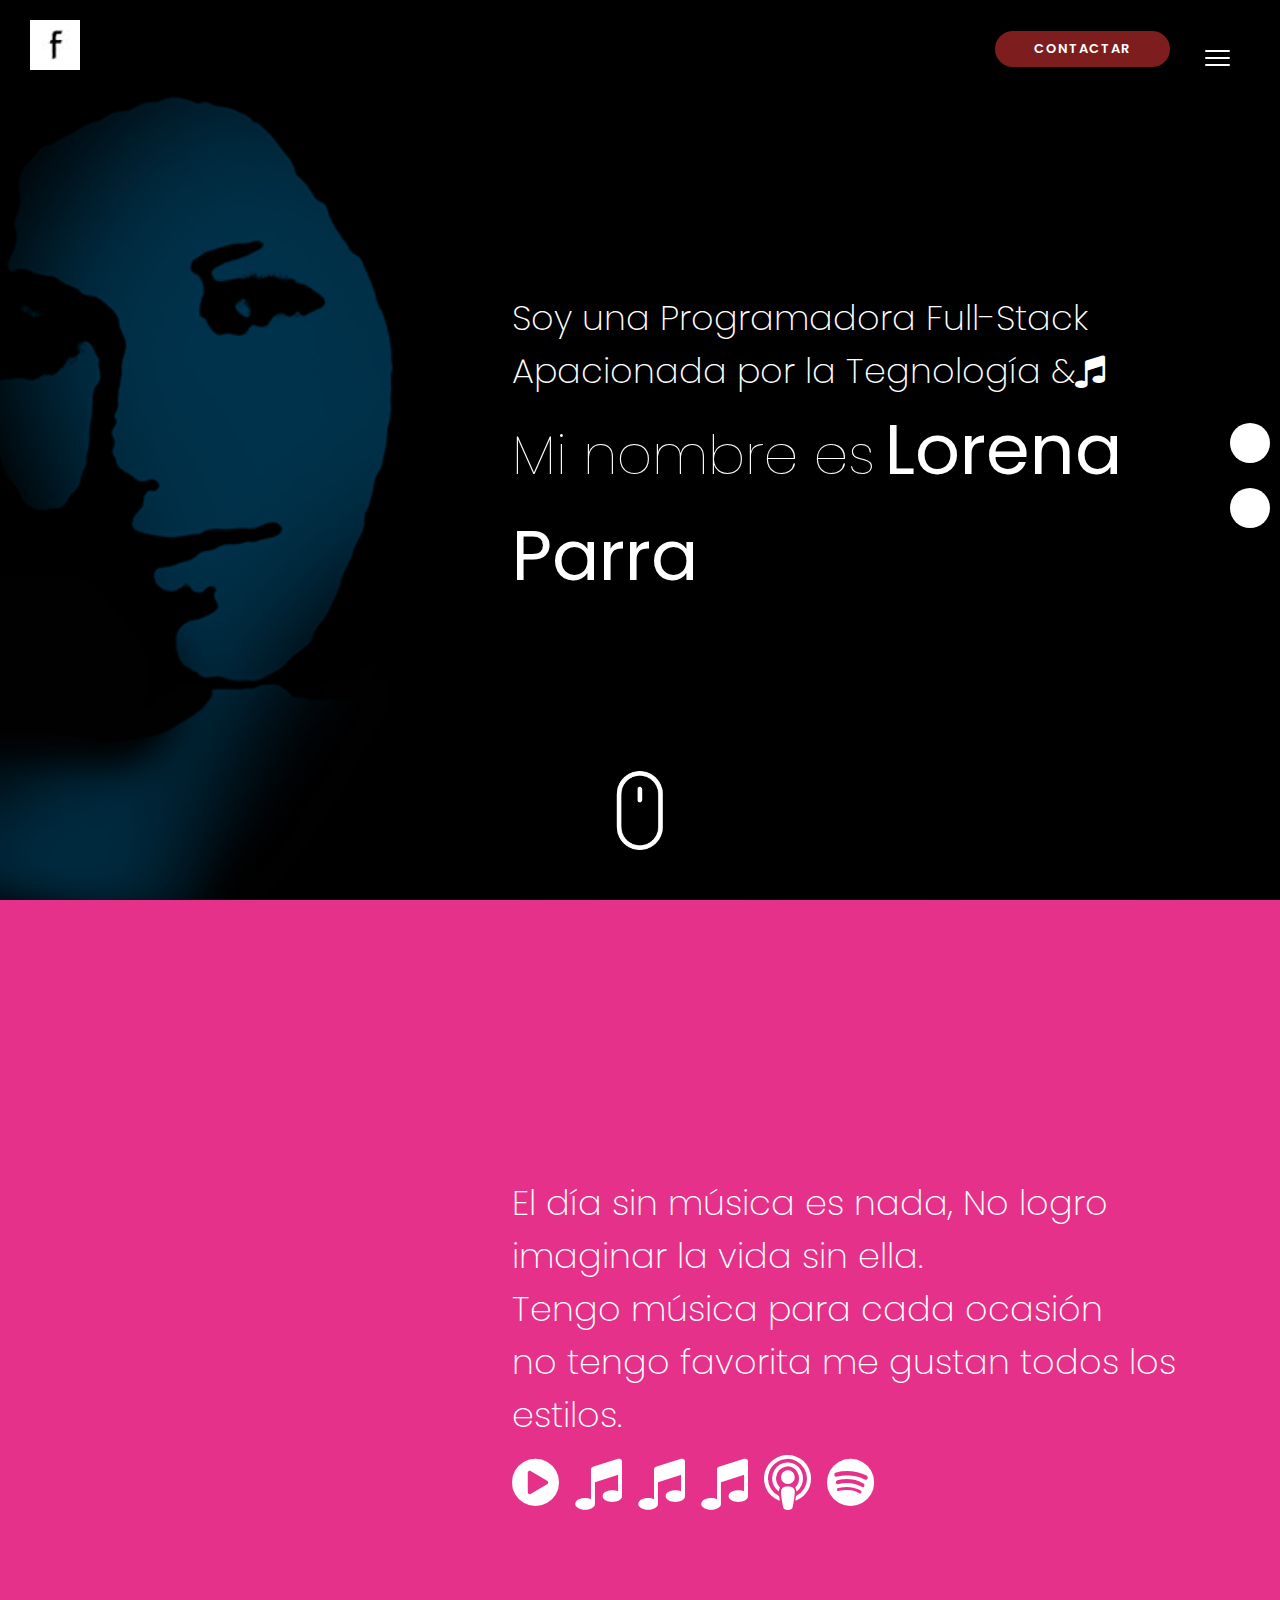
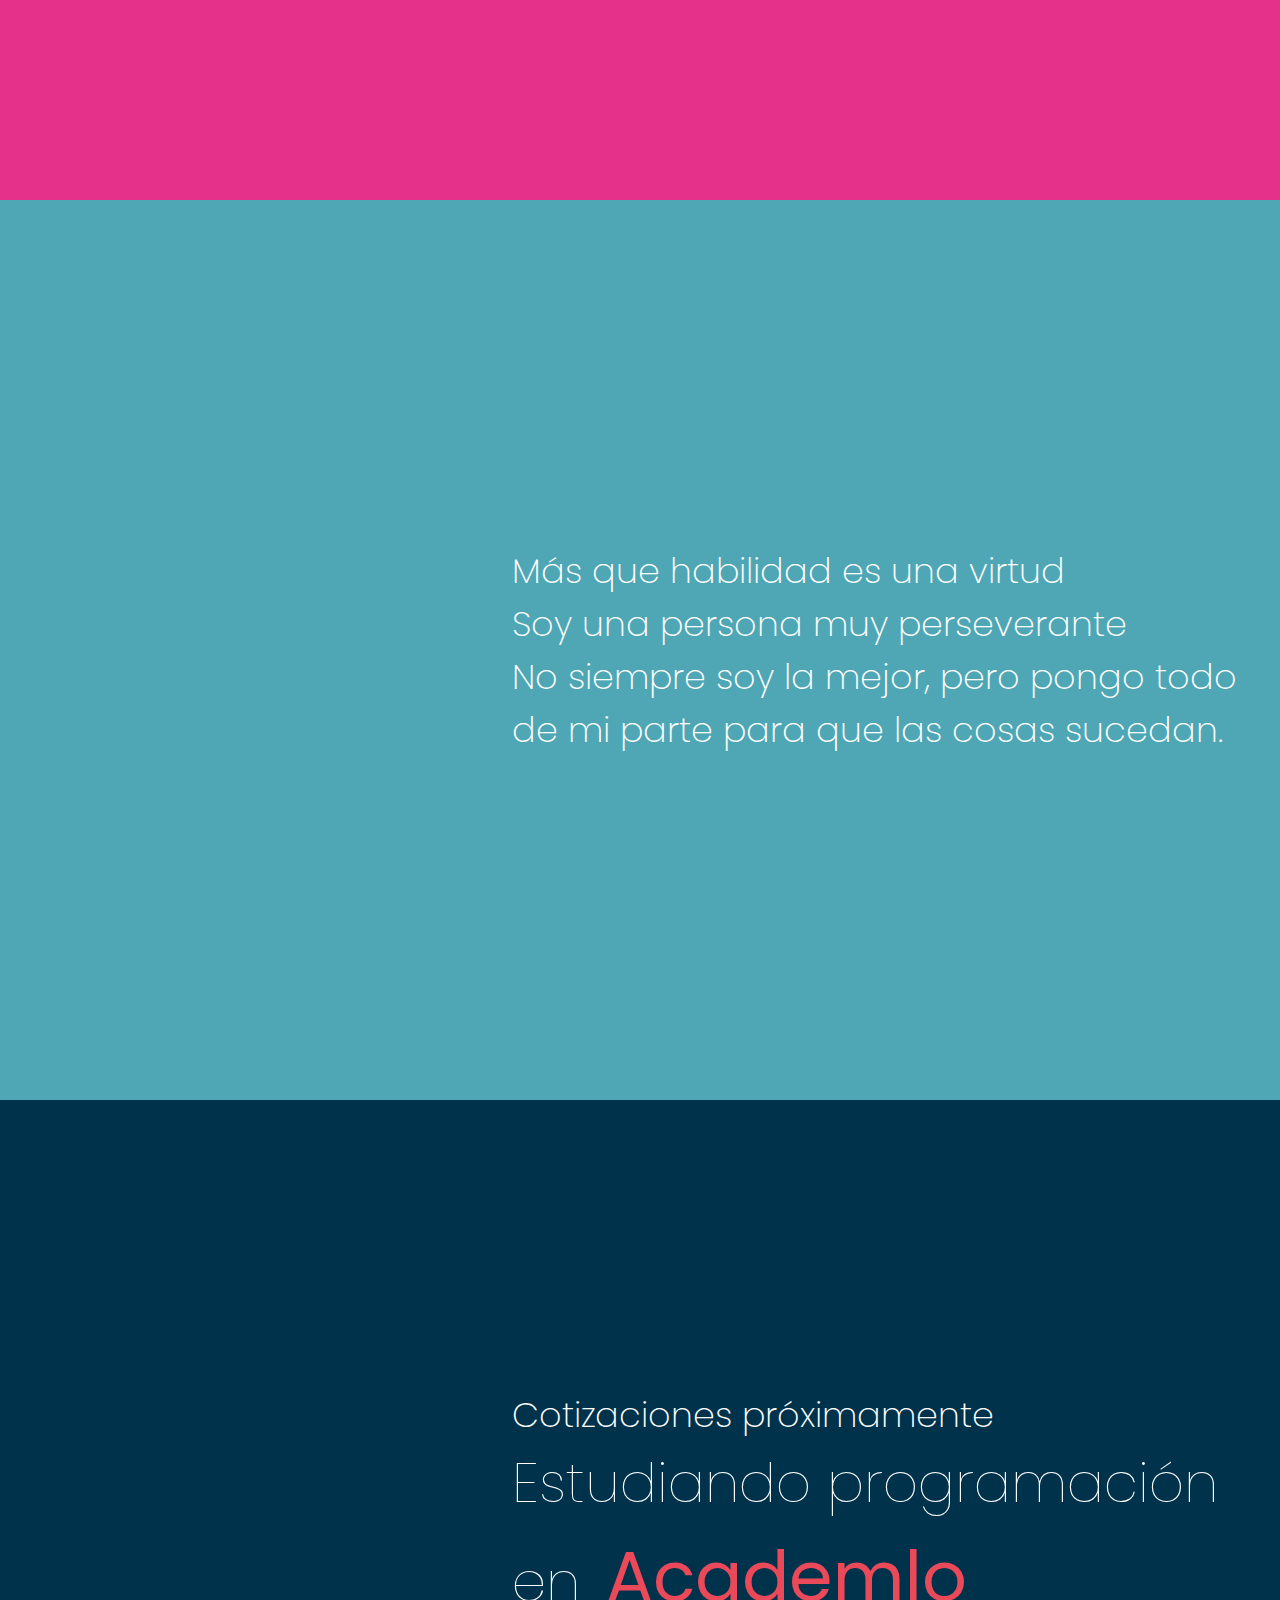
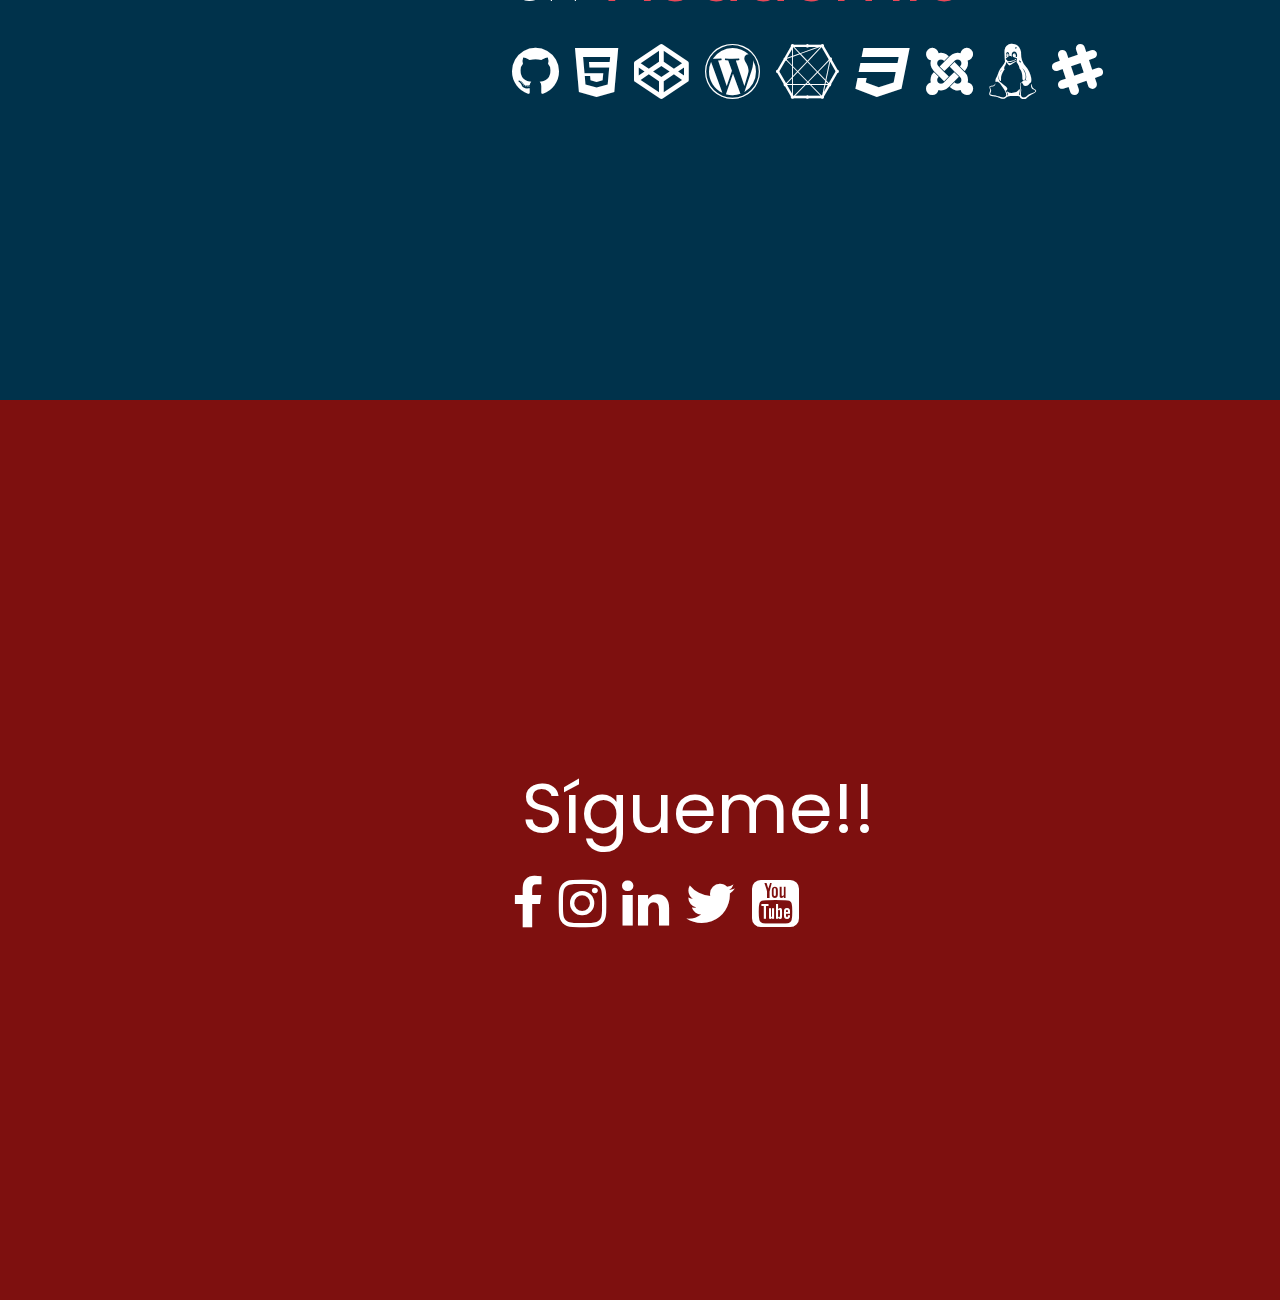
==== commit fac41159: "Update index.html" ====
--- a/index.html
+++ b/index.html
@@ -88,7 +88,7 @@
         <div id="animacion-3" class="hero sld sld-3" style="background-image: url('./img/lore2.png');">
             <div class="hero-description">
                 <p>Cotizaciones próximamente</p>
-                <h1>Estudiando programación en <strong>Academlo</strong></h1>
+                <h1>Estudiando programación en <strong style="color: #EA4959;">Academlo</strong></h1>
                 <h1><i class="fa fa-github"></i>
                     <i class="fa fa-html5"></i>
                     <i class="fa fa-codepen"></i>
--- a/css/styles.css
+++ b/css/styles.css
@@ -29,7 +29,7 @@
   width: 100%;
   margin: 3%;
 }
-#button {
+/* #button {
   display: inline-block;
   position: relative;
   margin-left: 560%;
@@ -49,14 +49,14 @@
   cursor: pointer;
   background-color: white;
   color: black;
-}
-
-a.icon {
+} */
+
+/* a.icon {
   background-image: url(../img/logo.webp);
   color: blanchedalmond;
   width: 40px;
   height: 40px;
-}
+} */
 /* titulos parrafo home  */
 
 section#titulo1 {
@@ -214,7 +214,7 @@
   background-size: cover;
   z-index: -999;
 }
-
+/* 
 li#slider1 {
   background-color: #00324b;
   color: #fff;
@@ -227,17 +227,17 @@
 li#slider3 {
   background-color: #f90;
   color: #00324b;
-}
-
-li#slider4 {
+} */
+
+/* li#slider4 {
   background-color: #00324b;
   color: #65bce8;
-}
-
-li#slider5 {
+} */
+
+/* li#slider5 {
   background-color: #65bce8;
   color: #00324b;
-}
+} */
 
 nav {
   display: flex;
@@ -304,12 +304,20 @@
   margin-right: 30px;
   display: block;
   height: fit-content;
-  padding: 7px 35px;
+  padding: 8px 39px;
   font-weight: 600;
   font-size: 13px;
   background-color: #7d1d1d;
   color: #fff;
   border-radius: 20px;
+  transition: all 0.1s ease;
+  text-transform: uppercase;
+  letter-spacing: 1px;
+}
+.nav-buttom:hover {
+  cursor: pointer;
+  background-color: white;
+  color: black;
 }
 
 .nav-colapse-menu {
@@ -417,18 +425,18 @@
 }
 
 .sld-1 {
-  background-color: #bf654e;
+  background-color: #e5318a;
 }
 
 .sld-2 {
-  background-color: #f90;
+  background-color: #4fa7b5;
 }
 
 .sld-3 {
   background-color: #00324b;
 }
 .sld-4 {
-  background-color: #65bce8;
+  background-color: #7e100f;
 }
 
 .content {
